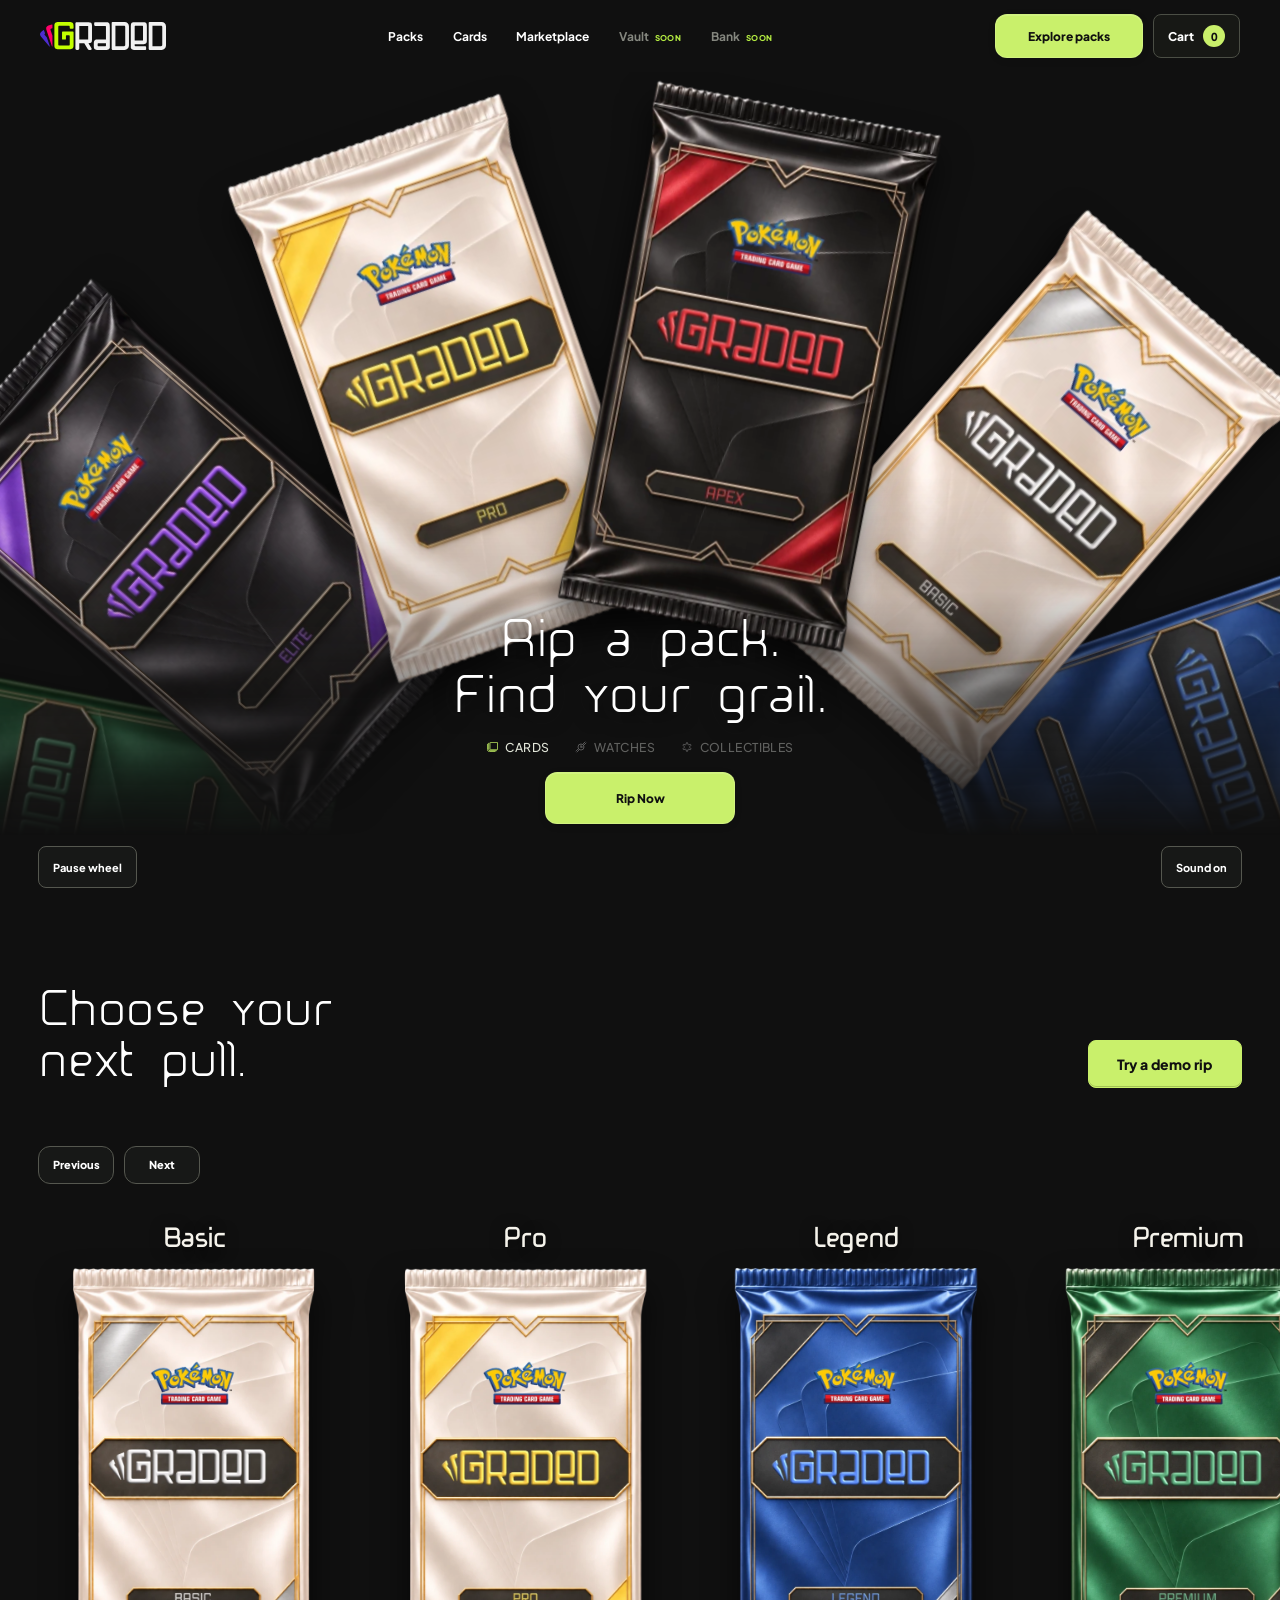
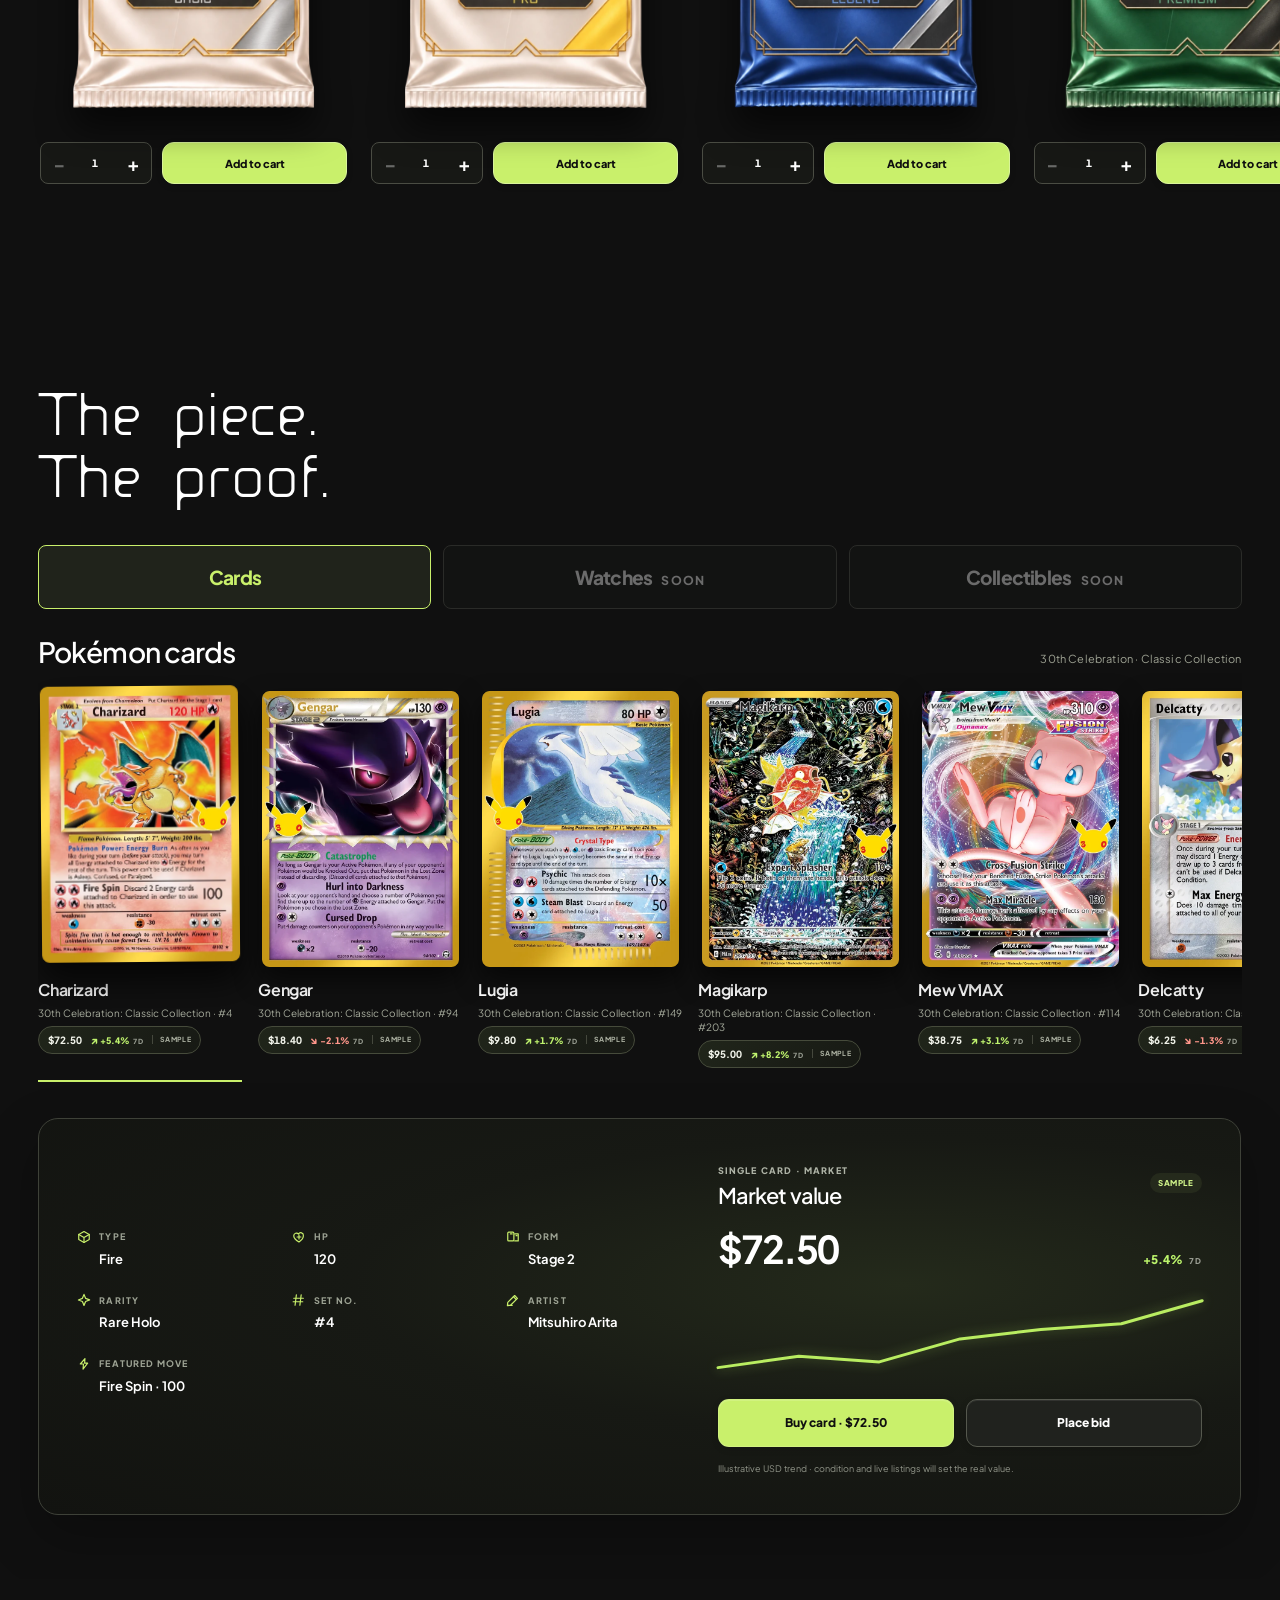
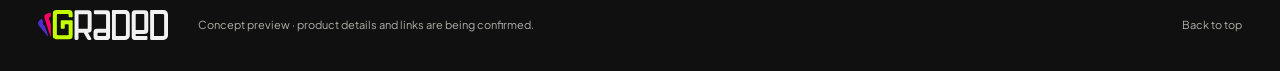
==== index.html @ 5c0575dc "Publish Graded preview site" ====
<!doctype html><html lang="en"><head><meta charset="utf-8"><meta name="viewport" content="width=device-width, initial-scale=1"><meta name="theme-color" content="#101010"><meta name="description" content="Explore Graded packs, collectible cards, and the details behind each pull."><title>Graded — Rip a pack. Find your grail.</title><link rel="icon" type="image/svg+xml" href="./assets/brand/graded-wordmark-color.svg"><link rel="preload" href="./assets/fonts/ideoma-MIAGUIII.otf" as="font" type="font/otf" crossorigin><link rel="preload" href="./assets/fonts/PlusJakartaSans-Variable.woff2" as="font" type="font/woff2" crossorigin><link rel="preload" href="./assets/packs/apex-fan.webp" as="image" fetchpriority="high"><link rel="stylesheet" href="./styles.css"><script src="./components.js" defer></script><script src="./main.js" defer></script></head><body>
<a class="skip-link" href="#main">Skip to content</a>
<header class="site-header" id="top"><a class="brand" href="#top" aria-label="Graded, back to top"><img src="./assets/brand/graded-wordmark-color.svg" width="172" height="38" alt="Graded"></a><nav aria-label="Main navigation"><a href="#packs">Packs</a><a href="#proof">Cards</a><a href="#marketplace">Marketplace</a><a href="#vault" aria-disabled="true" data-coming-soon>Vault <span class="nav-soon">Soon</span></a><a href="#bank" aria-disabled="true" data-coming-soon>Bank <span class="nav-soon">Soon</span></a></nav><div class="header-actions"><a class="header-cta" href="#packs">Explore packs</a><button class="cart-toggle" id="cartToggle" type="button" aria-expanded="false" aria-controls="cartDrawer">Cart <span id="cartCount">0</span></button></div></header>
<main id="main">
<section class="fold hero" aria-labelledby="hero-title"><div class="hero-stage" id="packStage"><div class="fan" aria-label="Choose a Graded pack arranged in a circle"><button class="fan-pack" type="button" data-pack="apex" aria-label="Select Apex pack" aria-pressed="false"><img src="./assets/packs/apex-fan.webp" alt="" width="320" height="570"></button><button class="fan-pack" type="button" data-pack="basic" aria-label="Select Basic pack" aria-pressed="false"><img src="./assets/packs/basic-fan.webp" alt="" width="320" height="570"></button><button class="fan-pack" type="button" data-pack="legend" aria-label="Select Legend pack" aria-pressed="false"><img src="./assets/packs/legend-fan.webp" alt="" width="320" height="570"></button><button class="fan-pack" type="button" data-pack="premium" aria-label="Select Premium pack" aria-pressed="false"><img src="./assets/packs/premium-fan.webp" alt="" width="320" height="570"></button><button class="fan-pack" type="button" data-pack="elite" aria-label="Select Elite pack" aria-pressed="false"><img src="./assets/packs/elite-fan.webp" alt="" width="320" height="570"></button><button class="fan-pack" type="button" data-pack="pro" aria-label="Select Pro pack" aria-pressed="false"><img src="./assets/packs/pro-fan.webp" alt="" width="320" height="570"></button><button class="fan-pack" type="button" data-pack="apex" aria-label="Select Apex pack" aria-pressed="false"><img src="./assets/packs/apex-fan.webp" alt="" width="320" height="570"></button><button class="fan-pack" type="button" data-pack="basic" aria-label="Select Basic pack" aria-pressed="false"><img src="./assets/packs/basic-fan.webp" alt="" width="320" height="570"></button><button class="fan-pack" type="button" data-pack="legend" aria-label="Select Legend pack" aria-pressed="false"><img src="./assets/packs/legend-fan.webp" alt="" width="320" height="570"></button><button class="fan-pack" type="button" data-pack="premium" aria-label="Select Premium pack" aria-pressed="false"><img src="./assets/packs/premium-fan.webp" alt="" width="320" height="570"></button><button class="fan-pack" type="button" data-pack="elite" aria-label="Select Elite pack" aria-pressed="false"><img src="./assets/packs/elite-fan.webp" alt="" width="320" height="570"></button><button class="fan-pack" type="button" data-pack="pro" aria-label="Select Pro pack" aria-pressed="false"><img src="./assets/packs/pro-fan.webp" alt="" width="320" height="570"></button></div></div><div class="hero-content"><h1 id="hero-title">Rip a pack.<br><em>Find your grail.</em></h1><div id="heroCategoriesSlot"></div><div class="hero-actions"><span id="heroActionSlot"></span></div></div><div class="hero-controls"><button id="motionToggle" type="button" aria-label="Pause wheel" aria-pressed="false">Pause wheel</button><button id="soundToggle" type="button" aria-label="Turn sound off" aria-pressed="true">Sound on</button></div></section>
<section class="fold packs-fold" id="packs" aria-labelledby="packs-title"><div class="section-heading wrap"><div><h2 id="packs-title">Choose your<br><em>next pull.</em></h2></div><span id="demoOpenSlot"></span></div><div class="rail-controls wrap"><div><button id="railPrev" type="button" aria-label="Scroll packs left">Previous</button><button id="railNext" type="button" aria-label="Scroll packs right">Next</button></div></div><div class="pack-rail" id="packSelector" role="group" aria-label="Pack editions"></div></section>
<section class="fold proof-fold" id="proof" aria-labelledby="proof-title"><div class="proof-strip wrap"><h3 id="proof-title">The piece.<br><em>The proof.</em></h3><div class="proof-terms" role="group" aria-label="Collectible categories"><button type="button" class="is-active" data-proof="cards" aria-pressed="true">Cards</button><button type="button" data-proof="watches" aria-pressed="false" disabled>Watches <span class="availability-tag">Soon</span></button><button type="button" data-proof="collectibles" aria-pressed="false" disabled>Collectibles <span class="availability-tag">Soon</span></button></div><div class="grail-shelf-head"><h4>Pokémon cards</h4><span>30th Celebration · Classic Collection</span></div><div class="grail-card-shelf" id="grailCardShelf" role="group" aria-label="Pokémon cards"></div><div class="card-overview"><div id="cardStatsSlot" class="card-stats-slot" aria-live="polite"></div><div id="cardMarketSlot" class="card-market-slot" aria-live="polite"></div></div></div></section>
</main>
<footer class="site-footer wrap"><img src="./assets/brand/graded-wordmark-color.svg" width="132" height="30" alt="Graded"><p>Concept preview · product details and links are being confirmed.</p><a href="#top">Back to top</a></footer>
<button class="cart-backdrop" id="cartBackdrop" type="button" aria-label="Close cart" aria-hidden="true" inert></button>
<aside class="cart-drawer" id="cartDrawer" role="dialog" aria-modal="true" aria-labelledby="cartTitle" aria-hidden="true" inert>
  <div class="cart-head"><div><h2 id="cartTitle">Your cart <span id="cartHeadingCount">0</span></h2></div><span id="cartCloseSlot"></span></div>
  <p class="cart-summary" id="cartSummary">Your next pull starts here.</p>
  <div class="cart-items" id="cartItems" aria-live="polite"></div>
  <div class="cart-bottom"><span id="continueShoppingSlot"></span><p class="cart-note">Checkout isn't connected in this preview.</p></div>
</aside>
<div class="cart-toast" id="cartToast" role="status" aria-live="polite"></div>
<dialog class="card-preview-dialog" id="cardPreviewDialog" aria-label="Interactive card preview"><span id="previewCloseSlot"></span><div id="cardPreviewSlot"></div></dialog>
<dialog class="bid-dialog" id="bidDialog" aria-labelledby="bidTitle"><div class="bid-head"><div><span class="market-kicker">Single card · offer</span><h2 id="bidTitle">Place a bid</h2></div><span id="bidCloseSlot"></span></div><p class="bid-card-name" id="bidCardName"></p><form id="bidForm"><label for="bidAmount">Your offer <span>USD</span></label><div class="bid-entry"><span>$</span><input id="bidAmount" name="amount" type="number" min="0.01" step="0.01" inputmode="decimal" required><button class="button button-acid" type="submit">Submit bid</button></div><p class="bid-preview-note">Preview only · no bid is submitted.</p></form></dialog>
<div class="demo" id="demo" hidden role="dialog" aria-modal="true" aria-labelledby="demoTitle">
<span id="demoCloseSlot"></span>
<div class="demo-sparkles" aria-hidden="true"><span class="brand-sparkle"><img src="./assets/brand/graded-logomark.svg" alt=""></span><span class="brand-sparkle"><img src="./assets/brand/graded-logomark.svg" alt=""></span><span class="brand-sparkle"><img src="./assets/brand/graded-logomark.svg" alt=""></span><span class="brand-sparkle"><img src="./assets/brand/graded-logomark.svg" alt=""></span><span class="brand-sparkle"><img src="./assets/brand/graded-logomark.svg" alt=""></span><span class="brand-sparkle"><img src="./assets/brand/graded-logomark.svg" alt=""></span><span class="brand-sparkle"><img src="./assets/brand/graded-logomark.svg" alt=""></span><span class="brand-sparkle"><img src="./assets/brand/graded-logomark.svg" alt=""></span><span class="brand-sparkle"><img src="./assets/brand/graded-logomark.svg" alt=""></span><span class="brand-sparkle"><img src="./assets/brand/graded-logomark.svg" alt=""></span><span class="brand-sparkle"><img src="./assets/brand/graded-logomark.svg" alt=""></span><span class="brand-sparkle"><img src="./assets/brand/graded-logomark.svg" alt=""></span></div>
<div class="demo-scene">
<div class="demo-shell">
<h2 id="demoTitle">Rip it open.</h2>
<div class="demo-object" id="demoObject" role="button" tabindex="0" aria-label="Rip the pack">
<div class="demo-card" id="demoCard" role="img" aria-label="Graded trading card" aria-hidden="true"><div class="demo-card-inner" id="demoCardInner"><div class="demo-card-side demo-card-side--reverse"><img class="card-reverse-frame" src="./assets/cards/figma-179-2/graded-card-reverse-frame.png" alt="" width="1060" height="1484"><img class="card-reverse-art" src="./assets/cards/figma-179-2/graded-card-reverse-art.png" alt="" width="941" height="1312"></div><div class="demo-card-side demo-card-side--pokemon-front"><img id="demoPokemonFront" src="./assets/cards/pokemon/charizard.webp" alt="Charizard Pokémon card front" width="654" height="914"></div></div></div>
<img class="demo-wrapper" id="demoPack" src="./assets/packs/apex-poster.webp" alt="Apex Graded pack" width="600" height="1079" draggable="false">
<img class="demo-tear" id="demoTear" src="./assets/packs/apex-poster.webp" alt="" aria-hidden="true" draggable="false">
</div>
<div class="demo-record" id="demoRecord" aria-label="Card details" hidden></div>
<span id="demoActionSlot"></span>
</div>
</div>
</div>
<script src="https://mcp.figma.com/mcp/html-to-design/capture.js" async></script>
</body></html>
---- styles.css ----
@font-face{font-family:'Ideoma MIAGUIII';src:url('./assets/fonts/ideoma-MIAGUIII.otf') format('opentype');font-style:normal;font-weight:400;font-display:swap}
@font-face{font-family:'Plus Jakarta Sans';src:url('./assets/fonts/PlusJakartaSans-Variable.woff2') format('woff2');font-style:normal;font-weight:400 800;font-display:swap}
:root{--ink:#101010;--acid:#c3ff00;--paper:#f2f0e9;--muted:#a9aaa2;--font:'Plus Jakarta Sans','Helvetica Neue',Arial,sans-serif;--display-font:'Ideoma MIAGUIII','Plus Jakarta Sans',sans-serif;--space-1:4px;--space-2:8px;--space-3:12px;--space-4:16px;--space-6:24px;--space-8:32px;--space-12:48px;--space-16:64px;--space-24:96px;--radius-control:12px;--radius-card:16px;--radius-sheet:20px}
*{box-sizing:border-box}html{scroll-behavior:smooth}body{margin:0;background:var(--ink);color:#fff;font-family:var(--font);-webkit-font-smoothing:antialiased}body.demo-open{overflow:hidden}button,a{font:inherit}button{cursor:pointer}a{color:inherit}img{display:block;max-width:100%}h1,h2,h3,p{margin-top:0}:focus-visible{outline:3px solid var(--acid);outline-offset:5px}.skip-link{position:fixed;z-index:100;top:-100px;left:16px;background:var(--acid);color:var(--ink);padding:12px 18px;font-weight:800}.skip-link:focus{top:16px}.wrap{width:min(100% - 80px,1500px);margin-inline:auto}.fold{position:relative;overflow:hidden}.eyebrow{font-size:11px;font-weight:800;letter-spacing:.16em;line-height:1.4}.site-header{height:72px;display:flex;align-items:center;justify-content:space-between;gap:40px;padding:0 max(40px,calc((100vw - 1500px)/2));position:relative;z-index:15;background:#101010}.brand{flex:none}.brand img{width:155px;height:auto}.site-header nav{display:flex;align-items:center;gap:clamp(20px,3.3vw,54px)}.site-header nav a{font-size:12px;text-decoration:none;font-weight:700}.site-header nav a:hover{color:var(--acid)}.header-cta{background:var(--acid);color:var(--ink);min-width:148px;padding:12px 16px;text-decoration:none;font-size:12px;font-weight:800;display:flex;justify-content:space-between;gap:12px}.header-cta:hover,.button-acid:hover{background:#d9ff69}
.hero{min-height:max(760px,calc(100svh - 72px));background:#101010;display:flex;flex-direction:column}.hero-topline,.hero-bottomline{position:relative;z-index:7;width:min(100% - 80px,1500px);margin-inline:auto;display:flex;align-items:center;justify-content:space-between;font-size:10px;font-weight:800;letter-spacing:.12em}.hero-topline{padding-top:20px}.hero-stage{position:absolute;inset:18px 0 40px;overflow:hidden;isolation:isolate}.halo{position:absolute;left:50%;top:30%;width:min(90vw,1000px);aspect-ratio:1;transform:translate(-50%,-50%);background:radial-gradient(circle,rgba(72,75,73,.32) 0%,rgba(31,34,34,.24) 36%,transparent 70%);border-radius:50%}.fan{position:absolute;inset:0;pointer-events:none}.fan-pack{--x:0px;--y:0px;--r:0deg;--scale:1;position:absolute;left:50%;top:37%;width:clamp(145px,17vw,280px);height:clamp(258px,30vw,498px);padding:0;border:0;background:transparent;transform:translate(calc(-50% + var(--x)),calc(-50% + var(--y))) rotate(var(--r)) scale(var(--scale));transform-origin:center 80%;filter:drop-shadow(0 25px 18px rgba(0,0,0,.42));transition:transform .36s ease,filter .36s ease,opacity .3s;pointer-events:auto}.fan-pack img{width:100%;height:100%;object-fit:contain}.fan-pack:hover,.fan-pack:focus-visible{transform:translate(calc(-50% + var(--x)),calc(-54% + var(--y))) rotate(var(--r)) scale(calc(var(--scale) * 1.06));filter:drop-shadow(0 35px 23px rgba(0,0,0,.6))}.fan-pack.is-selected{opacity:0;pointer-events:none}.fan-pack:nth-child(1){--x:-31vw;--y:82px;--r:-31deg;--scale:.93;z-index:1}.fan-pack:nth-child(2){--x:28vw;--y:76px;--r:28deg;--scale:.96;z-index:2}.fan-pack:nth-child(3){--x:-21vw;--y:-2px;--r:-19deg;--scale:1.02;z-index:3}.fan-pack:nth-child(4){--x:19vw;--y:14px;--r:18deg;--scale:1.01;z-index:4}.fan-pack:nth-child(5){--x:-10vw;--y:-48px;--r:-8deg;--scale:1.05;z-index:5}.fan-pack:nth-child(6){--x:10vw;--y:-48px;--r:8deg;--scale:1.05;z-index:5}.selected-object{position:absolute;left:50%;top:37%;width:clamp(155px,18vw,292px);height:clamp(280px,32vw,525px);transform:translate(-50%,-50%);z-index:6;filter:drop-shadow(0 30px 25px rgba(0,0,0,.58));pointer-events:none}.selected-object>img{width:100%;height:100%;object-fit:contain}.selected-object canvas{position:absolute;inset:0;width:100%;height:100%;opacity:0;transition:opacity .25s}.selected-object canvas.is-ready{opacity:1}.selected-object:has(canvas.is-ready)>img{opacity:0}.hero-content{position:relative;z-index:8;text-align:center;margin:auto auto 24px;padding:390px 24px 0;background:linear-gradient(transparent,rgba(16,16,16,.72) 28%,#101010 89%);width:100%;pointer-events:none}.hero-content>*{pointer-events:auto}.hero-content .eyebrow{color:var(--acid);margin-bottom:12px}.hero h1,.section-heading h2,.collection-head h2{font-size:clamp(60px,6.6vw,112px);line-height:.95;letter-spacing:-.07em;font-weight:750;margin:0 0 25px}.hero h1 em,.section-heading h2 em,.proof-strip h3 em,.collection-head h2 em{font-style:normal;font-weight:500}.hero-actions{display:flex;justify-content:center;align-items:center;gap:12px}.button{min-height:52px;display:inline-flex;align-items:center;justify-content:space-between;gap:30px;padding:0 20px;border:1px solid transparent;text-decoration:none;font-size:12px;font-weight:800;transition:transform .2s,background .2s,color .2s}.button:hover{transform:translateY(-3px)}.button-acid{background:var(--acid);color:var(--ink)}.button-ghost{border-color:#858780;background:transparent;color:#fff}.button-ghost:hover{background:#fff;color:#101010}.hero-bottomline{padding:17px 0 19px;margin-top:auto;border-top:1px solid #373a35}.hero-bottomline strong{font-size:13px;letter-spacing:0}.live-dot{display:inline-block;width:7px;height:7px;background:var(--acid);border-radius:50%;margin-right:8px}.hero-bottomline button,.rail-controls button{border:0;background:transparent;color:inherit;font-size:12px;font-weight:800}.hero-bottomline button:hover,.rail-controls button:hover{color:var(--acid)}.hero-arrows{display:flex;align-items:center;gap:20px}.hero-arrows button,.rail-controls button{font-size:20px;min-width:36px;min-height:36px}.hero-arrows span{font-size:10px}
.packs-fold{background:var(--paper);color:var(--ink);padding:98px 0 110px}.section-heading{display:flex;align-items:end;justify-content:space-between;gap:25px}.section-heading h2,.collection-head h2{font-size:clamp(58px,6vw,96px);margin:22px 0 50px}.text-action{border:0;border-bottom:1px solid var(--ink);background:none;padding:7px 0;margin-bottom:60px;font-size:14px;font-weight:800}.text-action:hover{color:#4f7800}.rail-controls{display:flex;align-items:center;justify-content:space-between;font-size:10px;font-weight:800;letter-spacing:.12em;margin-bottom:14px}.rail-controls button{color:var(--ink)}.rail-controls button:hover{color:#5d8200}.pack-rail{display:flex;gap:clamp(18px,2.5vw,40px);overflow-x:auto;scroll-snap-type:x mandatory;scrollbar-width:none;padding:0 max(40px,calc((100vw - 1500px)/2)) 38px}.pack-rail::-webkit-scrollbar{display:none}.pack-option{flex:0 0 clamp(215px,24vw,370px);scroll-snap-align:center;min-height:530px;display:flex;flex-direction:column;align-items:flex-start;padding:16px 0;border:0;border-top:2px solid #b9bbb0;background:transparent;color:var(--ink);text-align:left;transition:border-color .2s,transform .2s}.pack-option:hover,.pack-option.is-selected{border-color:var(--ink)}.pack-option:hover{transform:translateY(-7px)}.pack-option span{font-size:10px;letter-spacing:.14em;font-weight:800}.pack-option img{height:355px;width:100%;object-fit:contain;margin:10px 0;filter:drop-shadow(16px 20px 15px rgba(37,31,22,.22))}.pack-option strong{font-size:37px;line-height:1;letter-spacing:-.06em}.pack-option small{font-size:11px;font-weight:800;margin-top:9px}.proof-strip{padding-top:80px;scroll-margin-top:30px}.proof-strip .eyebrow{margin-bottom:25px}.proof-strip h3{font-size:clamp(52px,6vw,95px);line-height:.98;letter-spacing:-.065em;margin-bottom:45px}.proof-terms{display:grid;grid-template-columns:repeat(4,1fr);gap:20px}.proof-terms span{padding:18px 0;border-top:1px solid #71746e;font-size:clamp(14px,1.5vw,21px);font-weight:750;letter-spacing:-.04em}.source-note{font-size:12px;color:#61645f;margin:25px 0 0}
.collection-fold{background:#171a15;color:#fff;padding:110px 0 100px}.collection-head h2{margin:25px 0 18px}.collection-head>p:last-child{font-size:19px;color:#c6c9c0}.path-list{margin-top:65px}.path{width:100%;display:grid;grid-template-columns:80px 1fr 200px 30px;align-items:center;text-align:left;gap:25px;min-height:108px;padding:6px 0;border:0;border-top:1px solid #61665d;background:none;color:#fff;transition:padding .2s,color .2s}.path:last-child{border-bottom:1px solid #61665d}.path:hover,.path.is-active{color:var(--acid);padding-left:12px}.path>span:first-child{font-size:11px;font-weight:800;letter-spacing:.1em}.path strong{font-size:clamp(45px,5.5vw,84px);font-weight:650;line-height:1;letter-spacing:-.07em}.path span:nth-of-type(2){font-size:13px}.path i{font-style:normal;font-size:28px;font-weight:400}.collection-end{display:flex;align-items:center;gap:24px;margin-top:35px}.collection-end p{font-size:15px;max-width:480px;margin:0 auto 0 0}.collection-end>span{font-size:11px;color:#9ea49a;max-width:185px}.site-footer{min-height:92px;display:flex;align-items:center;gap:30px;color:#aeb1a8}.site-footer img{width:130px}.site-footer p{font-size:11px;margin:0 auto 0 0}.site-footer a{font-size:11px;text-decoration:none}
.demo[hidden]{display:none}.demo{position:fixed;z-index:50;inset:0;background:radial-gradient(circle at 50% 45%,#353c29 0%,#171b15 36%,#070908 78%);color:#fff;overflow:auto;isolation:isolate}.demo-orbit{position:absolute;left:50%;top:44%;width:min(72vw,650px);aspect-ratio:1;border:1px solid rgba(195,255,0,.15);border-radius:50%;transform:translate(-50%,-50%);box-shadow:0 0 0 90px rgba(195,255,0,.025),0 0 0 190px rgba(195,255,0,.018);pointer-events:none}.demo-top{position:absolute;left:40px;right:40px;top:26px;display:flex;justify-content:space-between;font-size:10px;font-weight:800;letter-spacing:.14em;z-index:2}.demo-close{position:fixed;right:30px;top:55px;width:44px;height:44px;border:1px solid #777e6d;border-radius:50%;background:#171b15;color:#fff;font-size:28px;z-index:3}.demo-close:hover{background:var(--acid);color:#111}.demo-body{position:relative;z-index:1;min-height:100svh;display:flex;flex-direction:column;align-items:center;justify-content:center;text-align:center;padding:75px 20px 30px}.demo-body .eyebrow{color:var(--acid);margin-bottom:8px}.demo h2{font-size:clamp(42px,5vw,76px);letter-spacing:-.065em;line-height:1;margin:0 0 15px}.demo-object{height:min(48vh,450px);width:min(40vw,310px);position:relative;display:grid;place-items:center;perspective:800px}.demo-object>img{height:100%;width:100%;object-fit:contain;filter:drop-shadow(0 26px 20px #0009);transition:transform .6s cubic-bezier(.2,.8,.1,1),opacity .45s}.demo-seal{position:absolute;top:4%;left:2%;right:2%;height:8%;background:linear-gradient(100deg,transparent,#d7ff70,transparent);opacity:0;transform:scaleX(.1);transition:transform .55s,opacity .4s}.reveal-object{position:absolute;left:50%;top:50%;height:83%;aspect-ratio:.7;transform:translate(-50%,-45%) rotateY(85deg) scale(.85);opacity:0;background:linear-gradient(145deg,#dbe4d5,#fafbf2 50%,#acbda5);color:#151715;display:flex;flex-direction:column;justify-content:space-between;text-align:left;padding:20px;box-shadow:0 35px 50px #0008;transition:transform .6s,opacity .45s}.reveal-object span,.reveal-object small{font-size:10px;letter-spacing:.1em;font-weight:800}.reveal-object strong{font-size:clamp(20px,2vw,32px);line-height:1;letter-spacing:-.06em}.demo.is-peeled .demo-seal{opacity:1;transform:scaleX(1)}.demo.is-revealed .demo-object>img{opacity:0;transform:translateY(-45%) rotate(-25deg) scale(.7)}.demo.is-revealed .reveal-object{opacity:1;transform:translate(-50%,-50%) rotateY(0) scale(1)}.demo-hint{max-width:360px;font-size:12px;color:#c5c9bf;line-height:1.5;margin:15px 0 18px}.demo-action{min-width:210px}.demo-key{font-size:9px;letter-spacing:.15em;color:#b0b7a9;margin:15px 0 0}
@media(max-width:900px){.wrap{width:calc(100% - 48px)}.site-header{padding:0 24px}.site-header nav{gap:18px}.hero-topline,.hero-bottomline{width:calc(100% - 48px)}.fan-pack:nth-child(1){--x:-33vw}.fan-pack:nth-child(2){--x:32vw}.fan-pack:nth-child(3){--x:-22vw}.fan-pack:nth-child(4){--x:21vw}.fan-pack:nth-child(5){--x:-11vw}.fan-pack:nth-child(6){--x:11vw}.pack-rail{padding-inline:24px}.path{grid-template-columns:45px 1fr 140px 25px}}
@media(max-width:600px){.wrap{width:calc(100% - 36px)}.site-header{height:58px;padding:0 18px;gap:14px}.brand img{width:116px}.site-header nav{display:none}.header-cta{min-width:126px;padding:10px 12px;font-size:10px}.hero{min-height:calc(100svh - 58px);height:auto}.hero-topline,.hero-bottomline{width:calc(100% - 36px);font-size:8px}.hero-topline{padding-top:14px}.hero-stage{inset:20px 0 36px}.fan-pack{width:35vw;height:64vw;top:33%}.fan-pack:nth-child(1){--x:-38vw;--y:55px;--r:-29deg}.fan-pack:nth-child(2){--x:38vw;--y:55px;--r:29deg}.fan-pack:nth-child(3){--x:-27vw;--y:-8px;--r:-20deg}.fan-pack:nth-child(4){--x:27vw;--y:-8px;--r:20deg}.fan-pack:nth-child(5){--x:-14vw;--y:-36px;--r:-9deg}.fan-pack:nth-child(6){--x:14vw;--y:-36px;--r:9deg}.selected-object{top:33%;width:37vw;height:68vw}.hero-content{padding:43vh 14px 0;margin:auto auto 14px;background:linear-gradient(transparent,#101010 46%,#101010 100%)}.hero-content .eyebrow{font-size:8px}.hero h1{font-size:clamp(41px,11vw,64px);margin-bottom:18px}.hero-actions{gap:7px}.button{min-height:45px;padding:0 12px;gap:12px;font-size:10px}.hero-bottomline{padding:8px 0}.hero-bottomline>button{font-size:9px}.hero-arrows{gap:3px}.hero-arrows button{font-size:17px;min-width:32px}.packs-fold{padding:70px 0 80px}.section-heading h2,.collection-head h2{font-size:clamp(52px,13vw,72px);margin:18px 0 35px}.section-heading{align-items:start;flex-direction:column;gap:0}.text-action{margin:0 0 30px}.rail-controls{font-size:8px}.pack-rail{padding:0 18px 30px;gap:16px}.pack-option{flex-basis:64vw;min-height:420px}.pack-option img{height:275px}.pack-option strong{font-size:31px}.proof-strip{padding-top:55px}.proof-strip h3{font-size:clamp(47px,11vw,70px);margin-bottom:25px}.proof-terms{grid-template-columns:repeat(2,1fr);gap:7px 14px}.proof-terms span{font-size:15px;padding:12px 0}.source-note{font-size:11px;line-height:1.5}.collection-fold{padding:78px 0 65px}.collection-head>p:last-child{font-size:15px}.path-list{margin-top:43px}.path{grid-template-columns:25px 1fr 25px;min-height:86px;gap:12px}.path strong{font-size:49px}.path span:nth-of-type(2){display:none}.path i{font-size:24px}.collection-end{flex-wrap:wrap;gap:15px}.collection-end p{flex-basis:100%;font-size:13px}.collection-end>span{font-size:9px;max-width:150px}.site-footer{min-height:110px;flex-wrap:wrap;gap:7px 12px;padding-block:23px}.site-footer img{width:110px}.site-footer p{order:3;flex-basis:100%;font-size:9px}.site-footer a{margin-left:auto;font-size:10px}.demo-top{left:18px;right:18px;top:17px;font-size:8px}.demo-close{right:16px;top:42px}.demo-body{padding-top:95px}.demo h2{font-size:45px}.demo-object{width:60vw;height:min(45vh,370px)}.reveal-object{padding:13px}.reveal-object strong{font-size:21px}.demo-key{font-size:8px}}
.demo h2{margin-bottom:55px}
.demo-object>img{position:absolute;inset:0;max-height:100%}
.demo-object .demo-tear{z-index:2;opacity:0;clip-path:inset(0 0 88% 0);pointer-events:none;transition:transform .6s cubic-bezier(.2,.8,.1,1),opacity .3s}
.demo.is-peeled .demo-object>img:first-child{clip-path:inset(10% 0 0 0);transform:translateY(6px) rotate(-2deg)}
.demo.is-peeled .demo-object .demo-tear{opacity:1;transform:translate(-18px,-34px) rotate(-9deg)}
.demo.is-revealed .demo-object .demo-tear{opacity:0;transform:translate(-32px,-90px) rotate(-14deg)}
.reveal-object{width:min(90vw,860px);height:auto;aspect-ratio:auto;background:transparent;color:#fff;box-shadow:none;padding:0;text-align:center;align-items:center;justify-content:center;gap:17px}
.reveal-object strong{font-size:clamp(48px,8vw,104px);line-height:.88;letter-spacing:-.075em}
.reveal-object small{color:var(--acid)}
.hero-stage{background:radial-gradient(circle at 50% 31%,#292d27 0%,#1a1d19 38%,#101010 77%)}
.halo{background:radial-gradient(circle,rgba(174,177,151,.2) 0%,rgba(89,95,83,.13) 38%,transparent 70%)}
.fan-pack{filter:brightness(1.2) drop-shadow(0 25px 18px rgba(0,0,0,.42))}
.fan-pack:hover,.fan-pack:focus-visible{filter:brightness(1.25) drop-shadow(0 35px 23px rgba(0,0,0,.6))}
.selected-object{filter:brightness(1.19) drop-shadow(0 30px 25px rgba(0,0,0,.58))}
.hero-content{background:linear-gradient(transparent 0%,rgba(16,16,16,.08) 36%,rgba(16,16,16,.72) 78%,#101010 100%)}
.proof-terms button{padding:18px 0;border:0;border-top:1px solid #71746e;background:transparent;text-align:left;color:var(--ink);font-size:clamp(14px,1.5vw,21px);font-weight:750;letter-spacing:-.04em}
.proof-terms button:hover,.proof-terms button.is-active{border-top:3px solid var(--ink);padding-top:16px;color:#526f00}
.proof-focus{display:grid;grid-template-columns:190px 1fr 80px;align-items:end;gap:20px;padding:38px 0 36px;border-top:1px solid #71746e;border-bottom:1px solid #71746e;margin-top:35px}
.proof-focus>div{display:flex;flex-direction:column;gap:7px}.proof-focus>div span,.proof-focus>span{font-size:10px;letter-spacing:.13em;font-weight:800}.proof-focus>div strong{font-size:26px;letter-spacing:-.05em}.proof-focus p{font-size:clamp(28px,3.5vw,60px);line-height:1;letter-spacing:-.065em;font-weight:700;margin:0}.proof-focus>span{text-align:right}
@media(max-width:600px){.hero-content{background:linear-gradient(transparent 0%,rgba(16,16,16,.08) 38%,#101010 96%)}.proof-terms button{font-size:15px;padding:12px 0}.proof-terms button:hover,.proof-terms button.is-active{padding-top:10px}.proof-focus{grid-template-columns:1fr auto;gap:18px;margin-top:24px;padding:24px 0}.proof-focus>div{grid-column:1}.proof-focus>div strong{font-size:21px}.proof-focus p{grid-column:1/3;grid-row:2;font-size:39px}.proof-focus>span{grid-column:2;grid-row:1}}
.fan{perspective:1100px;transform-style:preserve-3d}
.fan-pack{top:30%;width:clamp(140px,15vw,245px);height:clamp(245px,27vw,420px);transition:none;will-change:transform;transform-style:preserve-3d}
.fan-pack.is-selected{opacity:1;pointer-events:auto}
.fan-pack:nth-child(1){--x:33vw;--y:40px;--r:-9deg;--scale:.8;z-index:54}
.fan-pack:nth-child(2){--x:32vw;--y:-40px;--r:-9deg;--scale:.84;z-index:25}
.fan-pack:nth-child(3){--x:0px;--y:-80px;--r:0deg;--scale:.63;z-index:1}
.fan-pack:nth-child(4){--x:-32vw;--y:-40px;--r:9deg;--scale:.84;z-index:25}
.fan-pack:nth-child(5){--x:-33vw;--y:40px;--r:9deg;--scale:.8;z-index:54}
.fan-pack:nth-child(6){--x:0px;--y:80px;--r:0deg;--scale:1;z-index:100}
.wheel-hint{display:flex;align-items:center;gap:18px;font-size:9px;letter-spacing:.13em;color:#c4c8bd}.wheel-hint span{color:#fff}
@media(max-width:600px){.fan-pack{top:28%;width:34vw;height:62vw}.fan-pack:nth-child(1){--x:33vw;--y:20px}.fan-pack:nth-child(2){--x:33vw;--y:-20px}.fan-pack:nth-child(3){--x:0px;--y:-42px}.fan-pack:nth-child(4){--x:-33vw;--y:-20px}.fan-pack:nth-child(5){--x:-33vw;--y:20px}.fan-pack:nth-child(6){--x:0px;--y:42px}.wheel-hint{font-size:0;gap:4px}.wheel-hint:before{content:'SCROLL TO SPIN';font-size:7px}.wheel-hint span{font-size:8px}.hero-bottomline>button{font-size:9px}}
html:not(.has-js) #motionToggle,html:not(.has-js) .wheel-hint{display:none}
@media(min-width:601px){.fan-pack{top:20%;width:clamp(140px,13.5vw,220px);height:clamp(245px,24vw,370px)}}
.hero-bottomline>button{min-width:98px;min-height:44px;padding:0 8px;text-align:right}
.hero-bottomline{display:grid;grid-template-columns:minmax(0,1fr) auto minmax(0,1fr)}
.hero-bottomline>span:first-child{white-space:nowrap}
.hero-bottomline>button{justify-self:end}
@media(max-width:600px){.hero-bottomline>button{font-size:11px}}
html.motion-paused{scroll-behavior:auto}html.motion-paused *,html.motion-paused *:before,html.motion-paused *:after{animation-duration:.001ms!important;transition-duration:.001ms!important;scroll-behavior:auto!important}@media(prefers-reduced-motion:reduce){html{scroll-behavior:auto}*,*:before,*:after{animation-duration:.001ms!important;transition-duration:.001ms!important;scroll-behavior:auto!important}}
/* Radial pack layout from the supplied composition. */
.fan-pack{top:50%;width:clamp(88px,11vw,154px);height:auto;aspect-ratio:320/570;transform-origin:center center;filter:brightness(1.2) drop-shadow(0 18px 15px rgba(0,0,0,.48));}
.fan-pack:hover,.fan-pack:focus-visible{filter:brightness(1.28) drop-shadow(0 24px 18px rgba(0,0,0,.62));}
.fan-pack.is-selected{opacity:1;pointer-events:auto}
.hero-stage{opacity:var(--exit-opacity,1);transform:scale(var(--exit-scale,1));transform-origin:50% 50%;transition:opacity .08s linear,transform .08s linear;}
@media(max-width:600px){.fan-pack{width:clamp(72px,19vw,108px);height:auto;aspect-ratio:320/570;top:50%}.hero-stage{inset:20px 0 36px}}
.hero-content{background:linear-gradient(transparent 0%,rgba(16,16,16,.72) 18%,#101010 62%)}
.hero{min-height:max(640px,calc(100svh - 72px))}
.hero-content{padding:clamp(220px,35vh,390px) 24px 0}
/* Two-fold presentation and physical controls */
html{scroll-snap-type:y mandatory;scroll-padding-top:0;}
main>.fold{scroll-snap-align:start;scroll-snap-stop:always;}
#packs{scroll-margin-top:0;}
.hero-stage{background:none;}
.halo{display:none;}
.fan{perspective:none;transform-style:flat;}
.fan-pack{top:50%;width:clamp(88px,11vw,154px);height:auto;aspect-ratio:320/570;transform-origin:center center;transform-style:flat;filter:drop-shadow(0 15px 12px rgba(0,0,0,.62));}
.fan-pack:hover,.fan-pack:focus-visible{filter:drop-shadow(0 22px 18px rgba(0,0,0,.72)) brightness(1.08);}
.fan-pack:focus-visible{outline:2px solid var(--acid);outline-offset:4px;}
.fan-pack.is-selected{opacity:1;pointer-events:auto;}
.button,.header-cta,.text-action,.rail-controls button,.demo-close{transition:transform .24s cubic-bezier(.22,1,.36,1),box-shadow .24s cubic-bezier(.22,1,.36,1),background-color .24s,color .24s;}
.button,.header-cta{border:1px solid rgba(255,255,255,.24);border-radius:0;box-shadow:inset 0 1px 0 rgba(255,255,255,.52),inset 0 -4px 0 rgba(0,0,0,.19),0 2px 0 rgba(0,0,0,.34);}
.button-acid,.header-cta{background:linear-gradient(180deg,#d5ff5a 0%,#c3ff00 52%,#a9db00 100%);color:#111;}
.button-ghost{background:linear-gradient(180deg,#343832,#1b1e19);border-color:#858b7c;color:#fff;box-shadow:inset 0 1px 0 rgba(255,255,255,.22),inset 0 -4px 0 rgba(0,0,0,.42),0 2px 0 rgba(0,0,0,.4);}
.button:hover,.header-cta:hover,.button:focus-visible,.header-cta:focus-visible{transform:translateY(-2px);box-shadow:inset 0 1px 0 rgba(255,255,255,.62),inset 0 -3px 0 rgba(0,0,0,.18),0 10px 24px rgba(195,255,0,.22),0 3px 0 rgba(0,0,0,.4);}
.button-ghost:hover{box-shadow:inset 0 1px 0 rgba(255,255,255,.32),inset 0 -3px 0 rgba(0,0,0,.45),0 10px 24px rgba(0,0,0,.4),0 3px 0 #0008;}
.button:active,.header-cta:active{transform:translateY(1px);box-shadow:inset 0 3px 6px rgba(0,0,0,.34),0 1px 0 #0008;}
.text-action{border:0;border-bottom:1px solid currentColor;background:none;}
.text-action:hover{transform:translateY(-2px);box-shadow:0 8px 12px -10px currentColor;}
.pack-option{scroll-snap-align:center;}
.pack-option img{transition:filter .28s cubic-bezier(.22,1,.36,1),transform .28s cubic-bezier(.22,1,.36,1);}
.pack-option:hover img,.pack-option.is-selected img{filter:drop-shadow(0 20px 16px rgba(0,0,0,.24));transform:translateY(-3px);}
.demo{background:#10092b;--pointer-x:50%;--pointer-y:42%;}
.demo::before{content:"";position:absolute;inset:-18%;z-index:-1;background:radial-gradient(ellipse at var(--pointer-x) var(--pointer-y),rgba(145,76,255,.56),transparent 38%),radial-gradient(ellipse at 78% 78%,rgba(52,20,132,.8),transparent 48%),radial-gradient(ellipse at 24% 82%,rgba(31,10,82,.9),transparent 54%),linear-gradient(135deg,#130b37,#25106b 48%,#10092b);background-size:120% 120%;animation:demoGlow 17s ease-in-out infinite alternate;}
@keyframes demoGlow{0%{transform:translate3d(-1%,0,0) scale(1)}100%{transform:translate3d(1%,1%,0) scale(1.05)}}
.demo-watermark{position:absolute;z-index:0;left:50%;top:50%;width:min(76vw,1100px);transform:translate(-50%,-50%);opacity:.055;pointer-events:none;}
.demo-watermark img{width:100%;filter:grayscale(1) brightness(3);}
.demo-stars{position:absolute;inset:0;overflow:hidden;pointer-events:none;}
.demo-stars i{position:absolute;width:5px;height:5px;color:#e5d7ff;opacity:.55;transform:rotate(45deg);animation:starPulse 2.4s ease-in-out infinite alternate;}
.demo-stars i::before,.demo-stars i::after{content:"";position:absolute;left:50%;top:50%;background:currentColor;transform:translate(-50%,-50%);border-radius:2px;}
.demo-stars i::before{width:2px;height:13px;}.demo-stars i::after{width:13px;height:2px;}
.demo-stars i:nth-child(1){left:8%;top:17%;animation-delay:-.2s}.demo-stars i:nth-child(2){left:23%;top:71%;animation-delay:-1.1s}.demo-stars i:nth-child(3){left:32%;top:27%;animation-delay:-.6s}.demo-stars i:nth-child(4){left:45%;top:15%;animation-delay:-1.7s}.demo-stars i:nth-child(5){left:61%;top:78%;animation-delay:-.8s}.demo-stars i:nth-child(6){left:74%;top:21%;animation-delay:-1.3s}.demo-stars i:nth-child(7){left:88%;top:36%;animation-delay:-.4s}.demo-stars i:nth-child(8){left:91%;top:82%;animation-delay:-1.9s}.demo-stars i:nth-child(9){left:14%;top:89%;animation-delay:-.9s}.demo-stars i:nth-child(10){left:53%;top:36%;animation-delay:-1.4s}.demo-stars i:nth-child(11){left:81%;top:63%;animation-delay:-.3s}.demo-stars i:nth-child(12){left:37%;top:86%;animation-delay:-1.6s}
@keyframes starPulse{from{opacity:.1;scale:.65}to{opacity:.48;scale:1.12}}
.demo-object{width:min(38vw,355px);height:min(57vh,525px);touch-action:pan-y;cursor:grab;filter:drop-shadow(0 32px 24px rgba(0,0,0,.56));}
.demo-object:active{cursor:grabbing;}
.demo-interior{position:absolute;inset:8% 0 3%;display:flex;flex-direction:column;align-items:center;justify-content:center;gap:24px;text-align:center;opacity:0;transform:translateY(15px) scale(.96);transition:opacity .65s cubic-bezier(.22,1,.36,1),transform .65s cubic-bezier(.22,1,.36,1);color:#fff;}
.demo-interior img{width:76%;opacity:.18;filter:grayscale(1) brightness(3);}
.demo-interior span{font-size:10px;line-height:1.7;letter-spacing:.2em;font-weight:800;color:#e8dcff;}
.demo-wrapper{position:absolute;inset:0;z-index:1;width:100%;height:100%;object-fit:contain;filter:drop-shadow(0 30px 26px rgba(0,0,0,.52));transition:transform .75s cubic-bezier(.22,1,.36,1),opacity .55s ease,clip-path .65s cubic-bezier(.22,1,.36,1);}
.demo-tear{position:absolute;inset:0;z-index:2;width:100%;height:100%;object-fit:contain;opacity:0;pointer-events:none;clip-path:polygon(0 0,100% 0,100% 14%,83% 12%,67% 16%,51% 12%,34% 16%,17% 12%,0 15%);transform:translate(0,0) rotate(0);filter:drop-shadow(0 12px 12px rgba(0,0,0,.5));transition:transform .8s cubic-bezier(.22,1,.36,1),opacity .2s ease;}
.demo.is-peeled .demo-wrapper{clip-path:polygon(0 15%,17% 12%,34% 16%,51% 12%,67% 16%,83% 12%,100% 14%,100% 100%,0 100%);transform:translateY(12px) rotate(-1deg);}
.demo.is-peeled .demo-tear{opacity:1;transform:translate(14px,-60px) rotate(8deg);}
.demo.is-peeled .demo-interior{opacity:.72;transform:translateY(0) scale(1);}
.demo.is-revealed .demo-wrapper{opacity:0;transform:translateY(70px) scale(.88);}
.demo.is-revealed .demo-tear{opacity:0;transform:translate(40px,-115px) rotate(18deg);}
.demo.is-revealed .demo-interior{opacity:1;transform:translateY(0) scale(1.06);}
.demo-reveal{max-width:460px;margin:0 auto;color:#e8dcff;font-size:11px;line-height:1.5;letter-spacing:.04em;min-height:17px;}
.demo-hint{max-width:380px;}
.demo-close{box-shadow:inset 0 1px 0 #ffffff4a,inset 0 -3px 0 #0007,0 4px 12px #0006;}
.demo-close:hover{transform:translateY(-2px);box-shadow:inset 0 1px 0 #ffffff75,0 9px 24px #0008;background:#c3ff00;color:#111;}
@media(max-width:600px){
  html{scroll-snap-type:y proximity;}
  .fan-pack{width:clamp(72px,19vw,108px);}
  .demo-object{width:min(68vw,280px);height:min(44vh,375px);}
  .demo-watermark{width:96vw;}
  .demo-body{padding:80px 18px 24px;}
  .demo h2{margin-bottom:28px;}
}
@media(prefers-reduced-motion:reduce){
  html{scroll-behavior:auto;scroll-snap-type:y proximity;}
  .demo::before,.demo-stars i{animation:none;}
  .demo-stage,.demo-watermark{transition:none;}
}
.demo-object .demo-tear{clip-path:polygon(0 0,100% 0,100% 14%,83% 12%,67% 16%,51% 12%,34% 16%,17% 12%,0 15%);transition:transform .8s cubic-bezier(.22,1,.36,1),opacity .2s ease;}
.demo.is-peeled .demo-object .demo-tear{opacity:1;transform:translate(14px,-60px) rotate(8deg);}
.demo.is-revealed .demo-object .demo-tear{opacity:0;transform:translate(40px,-115px) rotate(18deg);}
.demo.is-revealed .demo-object .demo-wrapper{opacity:0;transform:translateY(70px) scale(.88);}
.rail-controls button{font-size:11px;min-width:68px;padding:8px 10px;border:1px solid #aaa99f;background:linear-gradient(180deg,#faf9f4,#dddcd4);color:#171715;box-shadow:inset 0 1px 0 #fff,inset 0 -3px 0 #0002,0 1px 0 #0002;}
.rail-controls button:hover{transform:translateY(-2px);box-shadow:inset 0 1px 0 #fff,0 7px 15px #10101022;}
.hero-bottomline>button{border:1px solid #45473f;background:linear-gradient(180deg,#22251f,#151714);box-shadow:inset 0 1px 0 #ffffff22,inset 0 -2px 0 #0008,0 1px 0 #0004;}
.hero-bottomline>button:hover{transform:translateY(-2px);box-shadow:inset 0 1px 0 #ffffff33,0 6px 14px #0006;}
.demo{overflow:hidden;}
@media(max-height:720px){.demo{overflow-y:auto;overflow-x:hidden;}.demo-body{min-height:720px;}}
@media(max-width:600px){html{scroll-snap-type:y mandatory;}.demo h2{margin-bottom:55px;}}
@media(prefers-reduced-motion:reduce){html{scroll-snap-type:y proximity;}}
@media(max-width:600px){.demo h2{font-size:clamp(32px,7vw,42px);max-width:calc(100vw - 48px);}}
.hero{scroll-margin-top:72px;}
@media(max-width:600px){.hero{min-height:calc(100svh - 58px);scroll-margin-top:58px;}}
.hero-stage::after{content:"";position:absolute;inset:76% 0 0;z-index:2;pointer-events:none;background:linear-gradient(to bottom,transparent 0%,rgba(16,16,16,.42) 48%,#101010 100%);}
/* Static circular composition when JavaScript is unavailable */
html:not(.has-js) .fan-pack{left:calc(50% + var(--orbit-x));top:calc(50% + var(--orbit-y));transform:translate(-50%,-50%) rotate(var(--orbit-turn));}
html:not(.has-js) .fan-pack:nth-child(1){--orbit-x:0vw;--orbit-y:-14vw;--orbit-turn:0deg}
html:not(.has-js) .fan-pack:nth-child(2){--orbit-x:7vw;--orbit-y:-12.1vw;--orbit-turn:30deg}
html:not(.has-js) .fan-pack:nth-child(3){--orbit-x:12.1vw;--orbit-y:-7vw;--orbit-turn:60deg}
html:not(.has-js) .fan-pack:nth-child(4){--orbit-x:14vw;--orbit-y:0vw;--orbit-turn:90deg}
html:not(.has-js) .fan-pack:nth-child(5){--orbit-x:12.1vw;--orbit-y:7vw;--orbit-turn:120deg}
html:not(.has-js) .fan-pack:nth-child(6){--orbit-x:7vw;--orbit-y:12.1vw;--orbit-turn:150deg}
html:not(.has-js) .fan-pack:nth-child(7){--orbit-x:0vw;--orbit-y:14vw;--orbit-turn:180deg}
html:not(.has-js) .fan-pack:nth-child(8){--orbit-x:-7vw;--orbit-y:12.1vw;--orbit-turn:210deg}
html:not(.has-js) .fan-pack:nth-child(9){--orbit-x:-12.1vw;--orbit-y:7vw;--orbit-turn:240deg}
html:not(.has-js) .fan-pack:nth-child(10){--orbit-x:-14vw;--orbit-y:0vw;--orbit-turn:270deg}
html:not(.has-js) .fan-pack:nth-child(11){--orbit-x:-12.1vw;--orbit-y:-7vw;--orbit-turn:300deg}
html:not(.has-js) .fan-pack:nth-child(12){--orbit-x:-7vw;--orbit-y:-12.1vw;--orbit-turn:330deg}
@media(max-width:600px){html:not(.has-js) .fan-pack:nth-child(1){--orbit-x:0vw;--orbit-y:-21vw}html:not(.has-js) .fan-pack:nth-child(2){--orbit-x:10.5vw;--orbit-y:-18.2vw}html:not(.has-js) .fan-pack:nth-child(3){--orbit-x:18.2vw;--orbit-y:-10.5vw}html:not(.has-js) .fan-pack:nth-child(4){--orbit-x:21vw;--orbit-y:0vw}html:not(.has-js) .fan-pack:nth-child(5){--orbit-x:18.2vw;--orbit-y:10.5vw}html:not(.has-js) .fan-pack:nth-child(6){--orbit-x:10.5vw;--orbit-y:18.2vw}html:not(.has-js) .fan-pack:nth-child(7){--orbit-x:0vw;--orbit-y:21vw}html:not(.has-js) .fan-pack:nth-child(8){--orbit-x:-10.5vw;--orbit-y:18.2vw}html:not(.has-js) .fan-pack:nth-child(9){--orbit-x:-18.2vw;--orbit-y:10.5vw}html:not(.has-js) .fan-pack:nth-child(10){--orbit-x:-21vw;--orbit-y:0vw}html:not(.has-js) .fan-pack:nth-child(11){--orbit-x:-18.2vw;--orbit-y:-10.5vw}html:not(.has-js) .fan-pack:nth-child(12){--orbit-x:-10.5vw;--orbit-y:-18.2vw}}

/* Keep the full orbit above the hero copy and soften all tactile controls. */
.fan-pack{top:40%;}
@media(max-width:600px){.fan-pack{top:39%;}}
.button,.header-cta,.rail-controls button,.hero-bottomline>button,.proof-terms button{border-radius:8px;}

.hero-stage::after{display:none;}
.fan-pack{will-change:transform;backface-visibility:hidden;}

/* Graded art direction: let the supplied pack designs provide the color. */
:root{--ink:#101010;--acid:#c9f06b;--paper:#101010;--muted:#b9b9b2;--violet:#8b62c6;--blue:#3973b5;--mint:#54b995}
body{background:#101010;cursor:url('./assets/brand/graded-cursor-select.svg') 4 3,auto}
a,button{cursor:url('./assets/brand/graded-cursor-hand.svg') 10 8,pointer}
.site-header{background:#101010}
.brand img{width:126px}
.header-cta{min-height:44px;align-items:center;justify-content:center;gap:0;padding:0 20px;text-align:center;border:1px solid #d9f49a;border-radius:8px;background:#c9f06b;color:#101010;box-shadow:inset 0 -1px 0 #52652455;transition:box-shadow .2s,background .2s}
.hero{height:calc(100svh - 72px);min-height:0;background:#101010;isolation:isolate}
.hero::before{display:none}
.hero-stage{inset:0 0 64px;overflow:hidden;background:transparent}
.fan{mask-image:linear-gradient(to bottom,#000 0%,#000 53%,rgba(0,0,0,.88) 68%,rgba(0,0,0,.34) 88%,transparent 100%);-webkit-mask-image:linear-gradient(to bottom,#000 0%,#000 53%,rgba(0,0,0,.88) 68%,rgba(0,0,0,.34) 88%,transparent 100%)}
.fan-pack{width:auto;height:auto;aspect-ratio:320/570;filter:drop-shadow(0 18px 16px #0009);transition:filter .28s ease,opacity .28s;will-change:transform;backface-visibility:hidden}
.fan-pack img{filter:none}
.fan-pack:hover,.fan-pack:focus-visible{filter:drop-shadow(0 22px 20px #000b)}
.hero-content{position:absolute;left:0;right:0;bottom:76px;z-index:8;margin:0;padding:0 20px;background:none;text-align:center}
.hero h1{font-size:clamp(42px,4.45vw,64px);line-height:.98;letter-spacing:-.065em;text-shadow:0 3px 20px #101010;margin-bottom:20px}
.hero-actions{justify-content:center;gap:12px}
.button{min-height:52px;min-width:170px;align-items:center;justify-content:center;gap:0;padding:0 20px;border-radius:8px;text-align:center}
.button-acid{background:#c9f06b;color:#101010;box-shadow:inset 0 -1px 0 #52652455}
.button-ghost{background:#171817;border:1px solid #77796f;color:#fff;box-shadow:none}
.button:hover,.header-cta:hover{transform:none;box-shadow:0 4px 12px #0006}
.button-acid:hover,.header-cta:hover{background:#d2ed94;box-shadow:0 4px 12px #0005}
.button-ghost:hover{background:#282a27;border-color:#b7b8af}
.button:active,.header-cta:active{transform:translateY(1px);box-shadow:inset 0 3px 7px #0005}
.hero-controls{position:absolute;z-index:12;left:clamp(16px,3vw,44px);right:clamp(16px,3vw,44px);bottom:12px;display:flex;align-items:center;justify-content:space-between;pointer-events:none}
.hero-controls button{pointer-events:auto;min-height:42px;padding:0 14px;border:1px solid #55574f;border-radius:8px;background:#171817;color:#fff;font-size:11px;font-weight:750;box-shadow:none;transition:box-shadow .2s,background .2s}
.hero-controls button:hover{background:#252723;box-shadow:0 4px 12px #0007}
.hero-stage::after{display:none}
.packs-fold{background:#101010;color:#fff;padding:82px 0 92px}
.section-heading h2{font-size:clamp(42px,4.2vw,60px);margin:0 0 42px}
.section-heading .text-action{display:inline-flex;align-items:center;justify-content:center;min-height:48px;min-width:154px;margin-bottom:42px;padding:0 18px;border:1px solid #c9f06b;border-radius:8px;background:#c9f06b;color:#101010;text-align:center;box-shadow:inset 0 -1px 0 #52652455}
.section-heading .text-action:hover{transform:none;box-shadow:0 4px 12px #0006}
.rail-controls{color:#c9c9c2;margin-bottom:14px}
.rail-controls>span{display:none}
.rail-controls button{min-width:72px;min-height:38px;padding:0 12px;border:1px solid #55574f;border-radius:8px;background:#171817;color:#fff;text-align:center;box-shadow:none}
.rail-controls button:hover{transform:none;box-shadow:0 4px 12px #0007}
.pack-rail{gap:clamp(24px,3vw,46px);padding-top:10px;padding-bottom:30px;scroll-snap-type:x mandatory}
.pack-option{flex-basis:clamp(240px,24vw,360px);min-height:560px;align-items:center;justify-content:flex-end;text-align:center;padding:8px 0 20px;border:0;border-radius:0;background:transparent;box-shadow:none;transition:color .25s}
.pack-option:hover,.pack-option.is-selected{transform:none;border:0;background:transparent;box-shadow:none;color:#c9f06b}
.pack-option img{height:clamp(360px,35vw,470px);width:100%;margin:0 0 16px;object-fit:contain;filter:drop-shadow(0 20px 17px #0009);transition:transform .3s cubic-bezier(.22,1,.36,1),filter .3s}
.pack-option:hover img,.pack-option.is-selected img{filter:drop-shadow(0 24px 20px #000b);transform:translateY(-5px)}
.pack-option strong{font-size:clamp(26px,2.2vw,34px);line-height:1;letter-spacing:-.045em;color:inherit}
.pack-option>span,.pack-option small{display:none}
.proof-strip{padding-top:52px}
.proof-strip .eyebrow{color:#c9f06b}
.proof-strip h3{font-size:clamp(42px,5vw,74px);margin-bottom:32px}
.proof-terms{gap:12px}
.proof-terms button{border:1px solid #55574f;border-radius:8px;padding:14px;background:#171817;color:#fff;text-align:center;box-shadow:none}
.proof-terms button:hover,.proof-terms button.is-active{border-color:#c9f06b;color:#c9f06b;background:#20231b}
.proof-focus{grid-template-columns:190px 1fr;gap:22px;padding:24px 0;border-color:#45463f}
.proof-focus>div span,.source-note{color:#aaa99f}
.proof-focus>div strong{font-size:26px}
.proof-focus p{font-size:clamp(17px,1.8vw,24px);line-height:1.6;white-space:pre-line;letter-spacing:-.02em}
.demo{--pointer-x:50%;--pointer-y:42%;overflow:hidden;background:#0b0b0a;cursor:url('./assets/brand/graded-cursor-select.svg') 4 3,auto}
.demo::before{content:"";position:absolute;inset:-10%;z-index:0;background:radial-gradient(ellipse at var(--pointer-x) var(--pointer-y),rgba(229,222,204,.075) 0%,transparent 36%),linear-gradient(145deg,#0b0b0a,#10100e 52%,#0b0b0a);background-size:112% 112%;animation:demoGlow 30s ease-in-out infinite alternate;transition:filter .8s}
.demo-scene{position:absolute;inset:0;z-index:1;display:grid;place-items:center;perspective:1100px}
.demo-shell{position:relative;display:flex;flex-direction:column;align-items:center;justify-content:center;width:min(88vw,1080px);height:min(90svh,900px);gap:16px;text-align:center}
.demo h2{font-size:clamp(28px,3.4vw,48px);font-weight:650;letter-spacing:-.055em;text-shadow:none}
.demo-close{position:fixed;z-index:60;top:clamp(16px,3vh,32px);right:clamp(16px,3vw,40px);display:grid;place-items:center;width:56px;height:56px;min-width:56px;padding:0;border:1px solid #c7c5ba;border-radius:50%;background:#11110f;color:#fff;font:400 32px/1 Arial,sans-serif;text-align:center;box-shadow:0 4px 14px #0007;transition:background .18s,color .18s,box-shadow .18s}
.demo-close:hover,.demo-close:focus-visible{background:#c9f06b;color:#101010;transform:none;box-shadow:0 4px 14px #0007}
.demo-close:active{transform:scale(.96)}
.demo-object{width:clamp(250px,32vw,440px);height:min(68svh,590px);filter:drop-shadow(0 28px 22px #000b);transform:translateZ(0);transition:filter .4s,transform .6s cubic-bezier(.22,1,.36,1);cursor:url('./assets/brand/graded-cursor-rip.svg') 16 16,grab}
.demo-object:hover{filter:drop-shadow(0 32px 25px #000c);transform:none}
.demo-object:active{cursor:url('./assets/brand/graded-cursor-grab.svg') 16 16,grabbing}
.demo-wrapper,.demo-tear{filter:none}
.demo-wrapper{z-index:1;transition:clip-path .24s,transform .85s cubic-bezier(.16,1,.3,1),opacity .55s ease,filter .5s}
.demo-tear{z-index:3;opacity:0;filter:drop-shadow(0 10px 8px #0009);transition:transform .72s cubic-bezier(.16,1,.3,1),opacity .25s}
.demo-card{position:absolute;z-index:2;top:48%;left:50%;height:80%;aspect-ratio:1060/1484;opacity:0;overflow:hidden;border-radius:9px;transform:translate(-50%,44%) rotate(-7deg) scale(.78);transform-origin:center;filter:drop-shadow(0 20px 20px #000a);-webkit-box-reflect:below 6px linear-gradient(transparent 10%,rgba(16,16,16,.18) 58%,rgba(16,16,16,.78) 96%,transparent);transition:opacity .22s ease,transform .88s cubic-bezier(.16,1,.3,1);pointer-events:none;backface-visibility:hidden}
.demo-card img{width:100%;height:100%;object-fit:contain;border-radius:inherit;box-shadow:0 0 0 1px #ffffff4a,0 2px 4px #0008}
.demo-card::after{content:"";position:absolute;inset:0;border-radius:inherit;background:radial-gradient(ellipse at var(--card-light-x,50%) var(--card-light-y,35%),#ffffff2c,transparent 42%);opacity:.7;mix-blend-mode:screen;pointer-events:none}
.demo.is-peeled .demo-object .demo-tear{opacity:1;transform:translate3d(var(--tear-shift-x,16px),var(--tear-lift,-86px),0) rotate(var(--tear-tilt,-14deg)) rotateX(var(--tear-fold,-42deg));transform-origin:50% 0;}
.demo.is-revealed .demo-object .demo-wrapper{opacity:0;transform:translateY(120px) scale(.72) rotate(10deg);filter:blur(1px)}
.demo.is-peeled .demo-wrapper{clip-path:polygon(0 14%,18% 16%,35% 12%,52% 16%,68% 12%,84% 16%,100% 13%,100% 100%,0 100%);transform:translateY(24px) rotate(-1.5deg) scale(.995)}
.demo.is-peeled .demo-tear{opacity:1}
.demo.is-peeled .demo-card{opacity:1;transform:translate(-50%,-60%) rotateX(var(--card-rx,0deg)) rotateY(var(--card-ry,0deg)) rotate(-4deg) scale(.84)}
.demo.is-revealed .demo-wrapper{opacity:0;transform:translateY(120px) scale(.72) rotate(10deg);filter:blur(1px)}
.demo.is-revealed .demo-tear{opacity:0;transform:translate(44px,-128px) rotate(16deg)}
.demo.is-revealed .demo-card{opacity:1;transform:translate(-50%,-50%) rotateX(var(--card-rx,0deg)) rotateY(var(--card-ry,0deg)) rotate(0) scale(1)}
.demo-record{width:min(100%,720px);display:grid;grid-template-columns:repeat(4,1fr);gap:12px;color:#fff;text-align:left}
.demo-record span{color:#b8b7ad}
.demo-record b{color:#fff}
.demo-record[hidden]{display:none}
.demo-action{min-width:150px;min-height:46px;border-radius:8px}
.demo-sparkles{position:absolute;z-index:2;inset:0;overflow:hidden;pointer-events:none}
.demo-sparkles .brand-sparkle{position:absolute;width:32px;height:27px;opacity:.23;filter:drop-shadow(0 0 7px #c9f06b50);animation:markDrift 12s ease-in-out infinite alternate}
.demo-sparkles .brand-sparkle img{position:absolute;left:0;top:0;width:auto;height:auto;transform:scale(.16);transform-origin:top left;filter:brightness(0) saturate(100%) invert(83%) sepia(73%) saturate(993%) hue-rotate(19deg)}
.demo-sparkles .brand-sparkle:not(:nth-child(1)):not(:nth-child(5)):not(:nth-child(9)){display:none}
.demo-sparkles .brand-sparkle:nth-child(1){left:9%;top:16%;animation-delay:-2s}.demo-sparkles .brand-sparkle:nth-child(5){left:62%;top:77%;animation-delay:-6s}.demo-sparkles .brand-sparkle:nth-child(9){left:13%;top:88%;animation-delay:-5s}
@keyframes markDrift{0%{transform:translate3d(-4px,7px,0) rotate(-12deg);opacity:.22}55%{opacity:.46}100%{transform:translate3d(6px,-5px,0) rotate(14deg);opacity:.32}}
@media(max-width:900px){.pack-option{flex-basis:clamp(250px,40vw,340px);min-height:530px}.pack-option img{height:410px}}
@media(max-width:600px){
  .brand img{width:116px}.hero{height:calc(100svh - 58px);min-height:0}.hero-stage{inset:0 0 58px}
  .hero-content{bottom:76px;padding:0 14px}.hero h1{font-size:clamp(38px,9vw,56px);margin-bottom:18px}.hero-actions{gap:8px}.button{min-width:0;min-height:46px;padding:0 16px;font-size:11px}
  .hero-controls{bottom:9px;left:12px;right:12px}.hero-controls button{min-height:38px;padding:0 12px;font-size:10px}
  .packs-fold{padding:64px 0 76px}.section-heading h2{font-size:clamp(38px,9.6vw,56px);margin-bottom:30px}.section-heading{align-items:flex-start}.section-heading .text-action{margin:0 0 24px}
  .pack-rail{padding-inline:18px;gap:22px}.pack-option{flex-basis:78vw;min-height:470px;padding:4px 0 18px}.pack-option img{height:390px}.pack-option strong{font-size:28px}
  .proof-strip{padding-top:30px}.proof-strip h3{font-size:clamp(38px,10vw,58px)}.proof-terms{grid-template-columns:repeat(2,minmax(0,1fr));gap:9px}.proof-terms button{padding:13px 9px;font-size:12px}
  .proof-focus{grid-template-columns:1fr;gap:12px;padding:20px 0}.proof-focus>div{grid-column:1}.proof-focus p{grid-column:1;font-size:16px}
  .demo-shell{width:calc(100vw - 32px);height:calc(100svh - 76px);gap:12px;padding-top:38px}.demo h2{font-size:25px}.demo-object{width:clamp(210px,62vw,280px);height:min(48svh,390px)}.demo-card{height:68%}.demo-record{grid-template-columns:repeat(2,1fr);gap:10px 18px}.demo-record b{font-size:14px}.demo-close{width:46px;height:46px;font-size:31px;top:12px;right:12px}.demo-action{min-height:42px}
}
@media(prefers-reduced-motion:reduce){.hero::before,.demo::before,.brand-sparkle{animation:none}.demo-object,.demo-wrapper,.demo-tear,.demo-card{transition:none}}

.fan-pack,.pack-option{cursor:url('./assets/brand/graded-cursor-rip.svg') 16 16,pointer}

/* Foil tear, card weight and reflected light: built from the supplied Graded art. */
.demo-object{perspective:900px;transform-style:preserve-3d;touch-action:pan-y;}
.demo-object::after{content:"";position:absolute;inset:3% 2%;z-index:4;pointer-events:none;opacity:.32;mix-blend-mode:screen;background:radial-gradient(ellipse at var(--object-light-x,50%) var(--object-light-y,26%),rgba(255,255,255,.25),transparent 43%),linear-gradient(112deg,transparent 26%,rgba(255,255,255,.075) 38%,transparent 47%);transition:opacity .35s ease;}
.demo.is-peeled .demo-object::after,.demo.is-revealed .demo-object::after{opacity:.5}
.demo-tear{clip-path:polygon(0 0,100% 0,100% 17%,88% 14%,77% 20%,64% 14%,52% 19%,40% 13%,28% 19%,15% 13%,0 18%);transform-origin:50% 17%;transform-style:preserve-3d;backface-visibility:hidden;filter:drop-shadow(0 9px 6px #000b) drop-shadow(0 1px 1px #f5e8ce5c)!important;}
.demo.is-peeled .demo-object .demo-tear{opacity:1;transform:translate3d(var(--tear-shift-x,16px),var(--tear-lift,-108px),4px) rotate(var(--tear-tilt,-18deg)) rotateX(var(--tear-fold,-58deg));}
.demo.is-peeled .demo-wrapper{clip-path:polygon(0 18%,15% 13%,28% 19%,40% 13%,52% 19%,64% 14%,77% 20%,88% 14%,100% 17%,100% 100%,0 100%);transform:translate3d(0,24px,-2px) rotate(-1.5deg) scale(.995);filter:drop-shadow(0 16px 15px #0009);}
.demo-card{-webkit-box-reflect:below 5px linear-gradient(transparent 15%,rgba(244,240,225,.05) 42%,rgba(244,240,225,.13) 55%,rgba(16,16,16,.16) 72%,transparent 94%);transition:opacity .22s ease,transform 1s cubic-bezier(.2,1.18,.28,1);}
.demo-card::after{background:radial-gradient(ellipse at var(--card-light-x,50%) var(--card-light-y,35%),rgba(255,255,255,.3),transparent 39%),linear-gradient(118deg,transparent 25%,rgba(255,255,255,.09) 42%,transparent 50%);opacity:.88;mix-blend-mode:screen;}
.demo.is-peeled .demo-card{transform:translate(-50%,-32%) rotateX(var(--card-rx,0deg)) rotateY(var(--card-ry,0deg)) rotate(-4deg) scale(.84);}
.demo.is-revealed .demo-card{transform:translate(-50%,-46%) rotateX(var(--card-rx,0deg)) rotateY(var(--card-ry,0deg)) rotate(0) scale(.96);}
.demo-close{width:56px;height:56px;display:grid;place-items:center;line-height:1;}
@media(max-width:600px){.demo-close{width:52px;height:52px;min-width:52px;top:12px;right:12px;font-size:31px}.demo-card{height:62%}.demo.is-peeled .demo-card{transform:translate(-50%,-27%) rotateX(var(--card-rx,0deg)) rotateY(var(--card-ry,0deg)) rotate(-4deg) scale(.84)}.demo.is-revealed .demo-card{transform:translate(-50%,-43%) rotateX(var(--card-rx,0deg)) rotateY(var(--card-ry,0deg)) rotate(0) scale(.96)}}
.demo-scene{position:fixed;inset:0;overflow:hidden;align-items:stretch}
.demo-shell{height:100svh;padding:20px 0 24px;gap:12px;justify-content:space-between}
.demo h2{position:relative;z-index:6;align-self:flex-start;flex:0 0 auto;margin:0;font-size:clamp(26px,3vw,42px);line-height:1.05;text-align:left}
.demo-object{flex:0 1 auto;width:min(48vw,450px);height:min(64svh,570px);margin:0 auto}
.demo.is-peeled .demo-object .demo-tear{transform:translate3d(var(--tear-shift-x,16px),var(--tear-lift,-24px),4px) rotate(var(--tear-tilt,-18deg)) rotateX(var(--tear-fold,-58deg))}
.demo.is-peeled .demo-card{transform:translate(-50%,-68%) rotateX(var(--card-rx,0deg)) rotateY(var(--card-ry,0deg)) rotate(-4deg) scale(.84)}
.demo.is-revealed .demo-card{transform:translate(-50%,-50%) rotateX(var(--card-rx,0deg)) rotateY(var(--card-ry,0deg)) rotate(0) scale(1)}
@media(max-width:600px){.demo-shell{height:100svh;padding:42px 0 20px;gap:8px}.demo h2{align-self:center;font-size:clamp(23px,6vw,30px);text-align:center}.demo-object{flex:0 1 auto;width:clamp(210px,62vw,280px);height:min(50svh,390px);margin:0 auto}.demo-card{height:62%}.demo.is-peeled .demo-object .demo-tear{transform:translate3d(var(--tear-shift-x,12px),var(--tear-lift,-8px),4px) rotate(var(--tear-tilt,-15deg)) rotateX(var(--tear-fold,-52deg))}.demo.is-peeled .demo-card{transform:translate(-50%,-72%) rotateX(var(--card-rx,0deg)) rotateY(var(--card-ry,0deg)) rotate(-4deg) scale(.82)}.demo.is-revealed .demo-card{transform:translate(-50%,-48%) rotateX(var(--card-rx,0deg)) rotateY(var(--card-ry,0deg)) rotate(0) scale(.96)}}
.demo-card{-webkit-box-reflect:below 4px linear-gradient(transparent 10%,rgba(244,240,225,.075) 25%,rgba(244,240,225,.055) 32%,transparent 40%);}
.demo.is-dragging .demo-tear{opacity:var(--tear-progress,0);transform:translate3d(var(--tear-shift-x,0px),var(--tear-lift,0px),4px) rotate(var(--tear-tilt,0deg)) rotateX(var(--tear-fold,0deg));transition:none;}
@media(max-height:720px){.demo{overflow:hidden}}
.demo-card{aspect-ratio:941/1312;border-radius:5.5%;overflow:visible;perspective:1100px;}
.demo-card-inner{position:absolute;inset:0;transform-style:preserve-3d;transition:transform .82s cubic-bezier(.2,.78,.25,1);}
.demo-card-side{position:absolute;inset:0;overflow:hidden;border-radius:inherit;backface-visibility:hidden;transform-style:preserve-3d;}
.demo-card-side img{position:absolute;inset:0;width:100%;height:100%;max-width:none;object-fit:cover;border-radius:inherit;box-shadow:none;}
.demo-object img{-webkit-user-drag:none;user-select:none;}
.demo-card-side--pokemon-front{transform:rotateY(180deg);}
.demo-card-side--pokemon-front{visibility:hidden;}
.demo.is-revealed .demo-card-side--pokemon-front{visibility:visible;}
.demo.is-revealed .demo-card-side--reverse{visibility:hidden;}
.demo-card{-webkit-box-reflect:none;}
.demo-object::after{left:22%;right:22%;}
@media(max-width:600px){.demo-object::after{left:0;right:0}}
.demo.is-revealed .demo-card-inner{transform:rotateY(180deg);}
.demo-card::after{z-index:3;border-radius:5.5%;}
.demo.is-revealed .demo-object::after{opacity:0;visibility:hidden;}
.demo.is-revealed .demo-object .demo-tear,.demo.is-revealed .demo-object .demo-wrapper{visibility:hidden;pointer-events:none;}

/* Broaden the journey from pack rips to the wider Graded collecting platform. */
.hero-collectibles{margin:-7px 0 17px;color:#e1e5d8;font-size:clamp(11px,1vw,14px);font-weight:700;letter-spacing:.08em;text-transform:uppercase}
.hero-collectibles i{padding:0 .5em;color:var(--acid);font-style:normal}
.hero-actions .button{min-width:190px}
#proof .proof-terms{grid-template-columns:repeat(3,minmax(0,1fr))}
#proof .proof-focus>div span{color:#c9f06b}
#proof .proof-focus p{max-width:1000px;font-size:clamp(23px,3vw,46px);line-height:1.08;letter-spacing:-.045em}
#proof .source-note{color:#b4b8ae;letter-spacing:.01em}
@media(max-width:600px){
  .hero-collectibles{font-size:8px;letter-spacing:.06em;margin:-5px 0 13px}
  .hero-actions .button{min-width:170px}
  #proof .proof-terms{grid-template-columns:repeat(3,minmax(0,1fr));gap:7px}
  #proof .proof-terms button{padding:13px 5px;font-size:11px}
  #proof .proof-focus p{font-size:clamp(23px,7vw,32px);line-height:1.12}
}

/* Pack names stay readable before interaction; the buying controls belong to each edition. */
.site-header{gap:clamp(16px,3vw,40px)}
.header-actions{display:flex;align-items:center;gap:10px;flex:none}
.cart-toggle{min-height:44px;display:flex;align-items:center;gap:9px;padding:0 14px;border:1px solid #4b4e45;border-radius:8px;background:#171815;color:#fff;font-size:12px;font-weight:800;transition:background .22s,border-color .22s,transform .22s cubic-bezier(.22,1,.36,1)}
.cart-toggle:hover{background:#23261f;border-color:#929a7b;transform:translateY(-1px)}
.cart-toggle span{min-width:22px;height:22px;display:grid;place-items:center;border-radius:999px;background:var(--acid);color:#101010;font-size:11px;font-variant-numeric:tabular-nums}
.pack-option{color:#f5f3eb;min-height:580px}
.pack-option:hover,.pack-option.is-selected{color:var(--acid)}
.pack-select{width:100%;min-height:0;display:flex;flex:1 1 auto;flex-direction:column;align-items:center;justify-content:flex-end;padding:8px 0 0;border:0;background:transparent;color:inherit;text-align:center}
.pack-select:focus-visible{outline:2px solid var(--acid);outline-offset:4px}
.pack-select img{flex:0 1 auto}
.pack-select strong{display:block;color:inherit;opacity:1;text-shadow:0 2px 14px #0008}
.pack-buy-row{width:100%;display:flex;align-items:center;justify-content:space-between;gap:10px;margin-top:15px}
.quantity-control,.cart-line-controls{min-height:42px;display:flex;align-items:center;justify-content:center;gap:5px;border:1px solid #4a4c43;border-radius:8px;background:#171815;color:#fff}
.quantity-control button,.cart-line-controls button{width:36px;height:38px;display:grid;place-items:center;border:0;border-radius:7px;background:transparent;color:#fff;font-size:19px;font-weight:700;transition:background .18s,color .18s,transform .18s cubic-bezier(.2,1.25,.35,1)}
.quantity-control button:hover:not(:disabled),.cart-line-controls button:hover:not(:disabled){background:#2b3022;color:var(--acid);transform:scale(1.06)}
.quantity-control button:disabled{opacity:.35;cursor:not-allowed}
.quantity-value,.cart-line-controls>span{min-width:28px;display:inline-block;text-align:center;font-size:13px;font-weight:800;font-variant-numeric:tabular-nums;transform-style:preserve-3d;transform-origin:50% 55%}
.quantity-value.is-popping,.cart-toggle span.is-popping{animation:number-pop .42s cubic-bezier(.2,1.3,.32,1)}
@keyframes number-pop{0%{transform:perspective(320px) rotateX(-78deg) translateY(8px) scale(.82);opacity:.2}60%{transform:perspective(320px) rotateX(13deg) translateY(-1px) scale(1.12);opacity:1}100%{transform:perspective(320px) rotateX(0) translateY(0) scale(1);opacity:1}}
.add-to-cart{min-height:42px;flex:1 1 auto;padding:0 12px;border:1px solid #d9f49a;border-radius:8px;background:#c9f06b;color:#101010;font-size:11px;font-weight:850;white-space:nowrap;box-shadow:inset 0 -1px 0 #52652455;transition:transform .22s cubic-bezier(.22,1,.36,1),box-shadow .22s,background .22s}
.add-to-cart:hover{transform:translateY(-2px);background:#d6f78c;box-shadow:0 8px 18px #0005}
.add-to-cart:active{transform:translateY(1px);box-shadow:inset 0 2px 5px #0003}
.cart-backdrop{position:fixed;inset:0;z-index:59;border:0;background:rgba(0,0,0,.55);opacity:0;visibility:hidden;transition:opacity .28s ease,visibility 0s linear .28s}
.cart-backdrop.is-open{opacity:1;visibility:visible;transition:opacity .28s ease}
.cart-drawer{position:fixed;z-index:60;inset:0 0 0 auto;width:min(460px,100vw);display:flex;flex-direction:column;padding:clamp(22px,4vw,38px);background:#141512;color:#fff;box-shadow:-24px 0 70px #0007;opacity:0;visibility:hidden;transform:translateX(32px);transition:opacity .28s ease,transform .42s cubic-bezier(.22,1,.36,1),visibility 0s linear .42s}
.cart-drawer.is-open{opacity:1;visibility:visible;transform:translateX(0);transition:opacity .24s ease,transform .46s cubic-bezier(.22,1,.36,1)}
.cart-head{display:flex;align-items:flex-start;justify-content:space-between;gap:20px;padding-bottom:22px;border-bottom:1px solid #393c33}
.cart-eyebrow{margin:0 0 10px;color:#c9f06b;font-size:9px;font-weight:850;letter-spacing:.16em}
.cart-head h2{display:flex;align-items:baseline;gap:10px;margin:0;font-size:clamp(32px,5vw,46px);line-height:1;letter-spacing:-.06em}
.cart-head h2 span{color:#aeb4a1;font-size:16px;font-variant-numeric:tabular-nums}
.cart-close{width:44px;height:44px;display:grid;place-items:center;border:1px solid #575b50;border-radius:50%;background:#1e201b;color:#fff;font-size:28px;line-height:1;transition:background .2s,color .2s,transform .2s}
.cart-close:hover{background:var(--acid);color:#101010;transform:rotate(5deg)}
.cart-summary{margin:18px 0 4px;color:#c5c7bf;font-size:13px}
.cart-items{flex:1 1 auto;overflow:auto;overscroll-behavior:contain;padding:10px 0}
.cart-line{display:flex;align-items:center;gap:18px;padding:17px 0;border-bottom:1px solid #393c33}
.cart-line.is-new{animation:cart-line-in .32s cubic-bezier(.22,1,.36,1) both}
@keyframes cart-line-in{from{opacity:0;transform:translateY(8px)}to{opacity:1;transform:translateY(0)}}
.cart-line>img{width:76px;height:104px;flex:none;object-fit:contain;filter:drop-shadow(0 10px 9px #0008)}
.cart-line-main{min-width:0;display:flex;flex-direction:column;align-items:flex-start;gap:5px}
.cart-line-main>strong{font-size:19px;letter-spacing:-.04em}
.cart-line-main>span{color:#acb0a4;font-size:11px}
.cart-line-controls{gap:2px;margin-top:8px;padding:1px 4px}
.cart-line-controls button{width:31px;height:32px}
.cart-line-controls .cart-remove{width:auto;padding:0 8px;color:#b8bbae;font-size:10px;font-weight:700}
.cart-line-controls .cart-remove:hover{color:#ff9b91;background:#3a211e}
.cart-empty{padding:28px 0;color:#c5c7bf;font-size:14px;line-height:1.6}
.cart-bottom{padding-top:18px;border-top:1px solid #393c33}
.cart-continue{width:100%;min-height:48px;justify-content:center;text-align:center}
.cart-note{margin:12px 0 0;color:#969b8e;font-size:10px;text-align:center}
.cart-toast{position:fixed;z-index:70;left:50%;bottom:28px;max-width:calc(100vw - 32px);padding:12px 18px;border:1px solid #55584b;border-radius:9px;background:#1a1b17;color:#fff;font-size:12px;font-weight:750;opacity:0;pointer-events:none;transform:translate(-50%,12px);transition:opacity .2s,transform .32s cubic-bezier(.22,1,.36,1)}
.cart-toast.is-visible{opacity:1;transform:translate(-50%,0)}

@media(max-width:600px){
  .site-header{gap:10px}
  .header-actions{gap:7px}
  .header-actions .header-cta{min-width:98px;min-height:40px;padding:0 9px;font-size:9px}
  .cart-toggle{min-height:40px;gap:6px;padding:0 8px;font-size:9px}
  .cart-toggle span{min-width:19px;height:19px;font-size:10px}
  .hero-content{bottom:clamp(88px,13svh,116px);left:50%;width:min(100%,560px);padding-inline:18px;transform:translateX(-50%)}
  .hero h1{font-size:clamp(37px,9.3vw,54px);line-height:.96}
  .hero-collectibles{font-size:clamp(8.5px,2.6vw,10px);margin-bottom:12px}
  .hero-actions .button{min-height:48px;min-width:176px;font-size:12px}
  .pack-option{min-height:0;flex-basis:78vw;padding:3px 0 18px}
  .pack-select{flex:none}
  .pack-option img{height:clamp(285px,84vw,365px);margin-bottom:12px}
  .pack-option strong{font-size:29px}
  .pack-buy-row{max-width:340px;margin:14px auto 0;gap:8px}
  .quantity-control{min-height:42px}
  .quantity-control button{width:32px}
  .add-to-cart{font-size:10px;padding-inline:10px}
  .cart-drawer{padding:22px 18px max(18px,env(safe-area-inset-bottom))}
  .cart-line>img{width:66px;height:90px}
  .cart-line-controls{gap:0}
  .cart-line-controls button{width:29px}
  .cart-line-controls .cart-remove{width:auto;padding-inline:6px}
  .cart-toast{bottom:max(18px,env(safe-area-inset-bottom))}
}
@media(prefers-reduced-motion:reduce){
  .cart-drawer,.cart-backdrop,.cart-toast,.cart-line,.quantity-value.is-popping,.cart-toggle span.is-popping,.quantity-control button,.cart-line-controls button,.add-to-cart{animation:none!important;transition:none!important}
}

.hero h1,.section-heading h2,.proof-strip h3,.cart-head h2,.demo h2,.pack-select strong{font-family:var(--display-font)}
.hero h1,.section-heading h2,.proof-strip h3,.cart-head h2,.demo h2,.pack-select strong{font-weight:400;-webkit-text-stroke:.35px currentColor}
.pack-select strong{order:-1;margin:0 0 9px}
.icon-button--close{display:grid;place-items:center;flex:none;padding:0;border:1px solid #74786a;border-radius:50%;background:#171914;color:#fff;line-height:0;cursor:pointer;transition:background .2s,color .2s,border-color .2s,transform .2s cubic-bezier(.22,1,.36,1),box-shadow .2s}
.icon-button--close svg{display:block;width:21px;height:21px;overflow:visible;pointer-events:none}
.icon-button--close path{fill:none;stroke:currentColor;stroke-width:2.2;stroke-linecap:round}
.icon-button--close:hover,.icon-button--close:focus-visible{background:var(--acid);border-color:var(--acid);color:#101010;transform:rotate(4deg);box-shadow:0 5px 16px #0005}
.icon-button--close:active{transform:scale(.94)}
#cartCloseSlot{display:contents}
.cart-close{width:46px;height:46px;font-size:0}
.demo-close{width:56px;height:56px;min-width:56px;font-size:0}
@media(max-width:600px){.demo-close{width:52px;height:52px;min-width:52px}}
.grail-shelf-head{display:flex;align-items:baseline;justify-content:space-between;gap:16px;margin:25px 0 4px}
.grail-shelf-head h4{margin:0;font-size:clamp(20px,2.3vw,28px);font-weight:550;letter-spacing:-.035em}
.grail-shelf-head>span{color:#9fa394;font-size:11px;letter-spacing:.015em}
.grail-card-shelf{display:flex;gap:clamp(16px,2.6vw,34px);overflow-x:auto;scroll-snap-type:x mandatory;scrollbar-width:thin;scrollbar-color:#565a50 transparent;padding:18px 4px 22px}
.grail-card{flex:0 0 clamp(145px,16vw,204px);display:flex;flex-direction:column;align-items:flex-start;gap:12px;padding:0 0 12px;border:0;border-bottom:2px solid transparent;background:transparent;color:#fff;text-align:left;scroll-snap-align:start}
.grail-card>img{width:100%;height:clamp(205px,22vw,276px);object-fit:contain;filter:drop-shadow(0 12px 13px #0009);transition:transform .32s cubic-bezier(.22,1,.36,1),filter .32s}
.grail-card-copy{display:flex;width:100%;flex-direction:column;align-items:flex-start;gap:6px}
.grail-card-copy strong{font-size:16px;font-weight:650;letter-spacing:-.025em}
.grail-card-copy small{color:#a8ad9e;font-size:10px;line-height:1.4}
.grail-market-tag,.preview-market-tag{display:inline-flex;align-items:center;gap:8px;width:max-content;max-width:100%;padding:6px 9px;border:1px solid #464b3b;border-radius:999px;background:linear-gradient(135deg,#20251a,#171914);font-size:10px;font-variant-numeric:tabular-nums}
.grail-market-tag>span,.preview-market-tag>strong{font-weight:750;color:#f0f2e9}
.grail-market-tag>b,.preview-market-tag>b{font-size:9px;font-weight:800}
.grail-market-tag .is-up,.preview-market-tag .is-up{color:#bff36e}.grail-market-tag .is-down,.preview-market-tag .is-down{color:#ff968b}
.grail-market-tag b.is-up::before,.preview-market-tag b.is-up::before{content:"↗ ";font-size:11px}
.grail-market-tag b.is-down::before,.preview-market-tag b.is-down::before{content:"↘ ";font-size:11px}
.grail-market-tag b small,.preview-market-tag b small{margin-left:3px;color:#979c90;font-size:7px;letter-spacing:.08em}
.grail-market-tag em,.preview-market-tag em{padding-left:7px;border-left:1px solid #45483d;color:#a9ae9f;font-size:7px;font-style:normal;font-weight:750;letter-spacing:.07em;text-transform:uppercase}
.grail-card:hover>img,.grail-card:focus-visible>img,.grail-card.is-selected>img{transform:translateY(-5px) rotate(-.5deg);filter:drop-shadow(0 18px 17px #000b)}
.grail-card.is-selected{border-color:var(--acid)}
.proof-terms button:disabled{opacity:.38;cursor:not-allowed}
.proof-terms button:disabled .availability-tag{display:inline-block;margin-left:5px;font-size:8px;letter-spacing:.08em;text-transform:uppercase;vertical-align:middle}
@media(max-width:600px){
  .grail-shelf-head{align-items:flex-start;flex-direction:column;gap:4px;margin-top:18px}
  .grail-shelf-head h4{font-size:21px}
  .grail-shelf-head>span{font-size:9px}
  .grail-card-shelf{gap:18px;margin-inline:-18px;padding:15px 18px 18px;scroll-padding-inline:18px}
  .grail-card{flex-basis:clamp(142px,42vw,172px)}
  .grail-card>img{height:clamp(194px,58vw,242px)}
}
.card-stats-slot{margin:0 0 24px}
.card-fact-grid{display:grid;grid-template-columns:repeat(6,minmax(0,1fr));gap:10px 20px;padding:14px 0;border-top:1px solid #45483f;border-bottom:1px solid #45483f}
.card-fact{display:flex;flex-direction:column;gap:5px;min-width:0}
.card-fact span,.card-feature>span{color:#9da394;font-size:9px;font-weight:750;letter-spacing:.12em;text-transform:uppercase}
.card-fact strong{font-size:clamp(12px,1.15vw,15px);font-weight:650;line-height:1.25}
.card-feature{display:flex;align-items:baseline;gap:10px;margin:12px 0 0;color:#fff;font-size:12px}
.card-feature strong{font-weight:650}
.demo-record{grid-template-columns:repeat(4,minmax(0,1fr));align-items:start}
.demo-record>span{display:flex;flex-direction:column;gap:4px;font-size:10px;line-height:1.35}
.demo-record>span b{font-size:12px;font-weight:700}
.demo-record-feature{grid-column:1/-1;display:flex;align-items:baseline;gap:10px;margin:0;padding-top:2px}
.demo-record-feature span{color:#aeb5a2;font-size:9px;font-weight:800;letter-spacing:.12em;text-transform:uppercase}
.demo-record-feature b{font-size:12px;font-weight:700}
@media(max-width:900px){.card-fact-grid{grid-template-columns:repeat(3,minmax(0,1fr));gap:13px}}
@media(max-width:600px){
  .card-stats-slot{margin-bottom:18px}
  .card-fact-grid{grid-template-columns:repeat(3,minmax(0,1fr));gap:11px 10px}
  .card-fact span{font-size:8px}
  .card-fact strong{font-size:11px}
  .card-feature{font-size:11px}
  .demo-record{grid-template-columns:repeat(2,minmax(0,1fr));gap:9px 14px}
  .demo-record-feature{grid-column:1/-1}
}

/* The torn foil releases once; the revealed card gets one foil sweep and a compact stat cascade. */
.demo.is-peeled .demo-wrapper{animation:wrapper-release .52s cubic-bezier(.2,.9,.3,1) both}
.demo.is-peeled .demo-object .demo-tear{animation:foil-flap-release .64s cubic-bezier(.2,.9,.26,1) both}
.demo.is-peeled .demo-card{animation:card-rise-materialize .68s .06s ease-out both}
.demo.is-revealed .demo-object::after{opacity:0;visibility:hidden}
.demo.is-revealed .demo-object .demo-tear,.demo.is-revealed .demo-object .demo-wrapper{visibility:hidden;pointer-events:none}
.demo.is-revealed .demo-card::after{background-image:linear-gradient(112deg,transparent 30%,rgba(255,255,255,.68) 48%,rgba(114,220,255,.42) 52%,transparent 69%),radial-gradient(ellipse at var(--card-light-x,50%) var(--card-light-y,35%),rgba(255,255,255,.3),transparent 39%);background-size:220% 100%,100% 100%;background-position:160% 0,center;background-repeat:no-repeat;animation:card-holo-sweep 1.05s .14s cubic-bezier(.2,.72,.2,1) both}
.demo.is-revealed .demo-orbit{animation:reveal-ring-pulse .9s ease-out both}
.demo.is-revealed .demo-record:not([hidden])>span,.demo.is-revealed .demo-record-feature{animation:detail-pop .34s cubic-bezier(.2,1,.3,1) both}
.demo.is-revealed .demo-record:not([hidden])>span:nth-child(2){animation-delay:.04s}
.demo.is-revealed .demo-record:not([hidden])>span:nth-child(3){animation-delay:.08s}
.demo.is-revealed .demo-record:not([hidden])>span:nth-child(4){animation-delay:.12s}
.demo.is-revealed .demo-record:not([hidden])>span:nth-child(5){animation-delay:.16s}
.demo.is-revealed .demo-record:not([hidden])>span:nth-child(6){animation-delay:.2s}
.demo.is-revealed .demo-record:not([hidden])>span:nth-child(7){animation-delay:.24s}
.demo.is-revealed .demo-record:not([hidden])>span:nth-child(8){animation-delay:.28s}
.demo.is-revealed .demo-record-feature{animation-delay:.32s}
@keyframes wrapper-release{0%{transform:translate3d(0,0,0) rotate(0) scale(1)}46%{transform:translate3d(0,29px,-2px) rotate(-2.6deg) scale(.98)}100%{transform:translate3d(0,24px,-2px) rotate(-1.5deg) scale(.995)}}
@keyframes foil-flap-release{0%{transform:translate3d(0,0,0) rotate(0) rotateX(0)}45%{transform:translate3d(var(--tear-shift-x,16px),var(--tear-lift,-24px),7px) rotate(var(--tear-tilt,-18deg)) rotateX(var(--tear-fold,-58deg)) translateY(-8px)}100%{transform:translate3d(var(--tear-shift-x,16px),var(--tear-lift,-24px),4px) rotate(var(--tear-tilt,-18deg)) rotateX(var(--tear-fold,-58deg))}}
@keyframes card-rise-materialize{0%{opacity:0;filter:blur(5px) drop-shadow(0 28px 24px #000a)}65%{opacity:1;filter:blur(.3px) drop-shadow(0 32px 28px #000a)}100%{opacity:1;filter:drop-shadow(0 20px 20px #000a)}}
@keyframes card-holo-sweep{0%{background-position:160% 0,center;opacity:.25}44%{opacity:.95}100%{background-position:-60% 0,center;opacity:.55}}
@keyframes reveal-ring-pulse{0%{opacity:.2;filter:brightness(.8)}45%{opacity:1;filter:brightness(1.7)}100%{opacity:.7;filter:brightness(1)}}
@keyframes detail-pop{from{opacity:0;transform:translateY(9px)}to{opacity:1;transform:translateY(0)}}
@media(prefers-reduced-motion:reduce){.demo.is-peeled .demo-wrapper,.demo.is-peeled .demo-object .demo-tear,.demo.is-peeled .demo-card,.demo.is-revealed .demo-card::after,.demo.is-revealed .demo-orbit,.demo.is-revealed .demo-record:not([hidden])>span,.demo.is-revealed .demo-record-feature{animation:none!important}}
.hero-categories{display:flex;justify-content:center;align-items:center;gap:clamp(12px,2vw,26px);margin:-7px 0 17px;padding:0;list-style:none;color:#e1e5d8;font-size:clamp(10px,.95vw,13px);font-weight:500;letter-spacing:.035em;text-transform:uppercase}
.hero-categories li{display:flex;align-items:center;gap:7px;white-space:nowrap}
.hero-categories svg{width:18px;height:18px;flex:none;fill:none;stroke:currentColor;stroke-width:1.55;stroke-linecap:round;stroke-linejoin:round}
.hero-categories li:nth-child(1) svg{color:#c9f06b}
.hero-categories li:nth-child(2) svg{color:#ba70ff}
.hero-categories li:nth-child(3) svg{color:#5ed7ff}
.hero-categories li.is-disabled{opacity:.38;filter:grayscale(.65)}
.hero-categories .category-accent{stroke-width:2.4}
.hero-categories li:nth-child(1) .category-accent{stroke:#f3ca63}
.hero-categories li:nth-child(2) .category-accent{stroke:#e5c779}
.hero-categories li:nth-child(3) .category-accent{stroke:#ff668f}
@media(max-width:600px){.hero-categories{gap:clamp(8px,3vw,15px);font-size:clamp(8px,2.35vw,9px);letter-spacing:.025em}.hero-categories li{gap:5px}.hero-categories svg{width:15px;height:15px}}
@media(max-width:600px){
  .site-header{height:auto;min-height:58px;flex-wrap:wrap;align-content:center;gap:0 10px;padding:8px 18px 0}
  .site-header nav{order:3;display:flex;flex:0 0 100%;justify-content:flex-start;gap:22px;margin-top:8px;padding:10px 0 11px;border-top:1px solid #343630}
  .site-header nav a{font-size:11px;white-space:nowrap}
  .header-actions{margin-left:auto}
  .hero{height:calc(100svh - 98px);min-height:0}
  #packs,#proof{scroll-margin-top:98px}
}

/* Mobile polish: keep the main navigation present and make each main fold land cleanly. */
:root{--site-header-height:72px}
html{scroll-snap-type:y mandatory;scroll-padding-top:var(--site-header-height)}
.site-header{position:sticky;top:0;height:var(--site-header-height);min-height:var(--site-header-height);}
main>.fold{scroll-snap-align:start;scroll-snap-stop:always;scroll-margin-top:0}
.rail-controls>div{display:flex;align-items:center;gap:10px}
.rail-controls button{min-width:76px}
.pack-rail{gap:clamp(28px,3vw,46px);scroll-padding-inline:clamp(24px,4vw,60px)}
.pack-option{flex-shrink:0}
.packs-fold,.proof-fold{min-height:calc(100svh - var(--site-header-height))}
.proof-fold{background:#101010;color:#fff}
.proof-strip{padding-top:clamp(36px,6vh,64px);padding-bottom:clamp(42px,7vh,72px)}
.category-icon{width:12px;height:12px;display:grid;place-items:center;flex:none}
.category-icon img{display:block;max-width:none;filter:brightness(0) invert(1)}
.hero-categories li:nth-child(1) .category-icon img{filter:brightness(0) saturate(100%) invert(86%) sepia(35%) saturate(630%) hue-rotate(25deg) brightness(103%)}
@media(max-width:600px){
  :root{--site-header-height:96px}
  html{scroll-snap-type:y mandatory;scroll-padding-top:var(--site-header-height)}
  .site-header{height:var(--site-header-height);min-height:var(--site-header-height);padding:8px 18px 0;align-content:flex-start;row-gap:0}
  .site-header nav{height:36px;min-height:36px;margin-top:6px;padding:8px 0 9px;border:0;gap:24px}
  .site-header nav a{font-size:12px;line-height:18px}
  .hero{height:calc(100svh - var(--site-header-height));min-height:0;scroll-margin-top:0}
  #packs,#proof{scroll-margin-top:0}
  .section-heading{display:flex;flex-direction:column;align-items:flex-start;gap:10px;width:calc(100% - 36px);margin-inline:auto}
  .section-heading h2{max-width:100%;font-size:clamp(33px,8.4vw,46px);line-height:1.02;letter-spacing:-.035em;margin:0 0 10px;overflow-wrap:normal}
  .section-heading .text-action{width:max-content;max-width:100%;min-width:0;min-height:46px;margin:0 0 22px;padding:0 20px;font-size:13px;white-space:nowrap}
  .rail-controls{width:calc(100% - 36px);margin-inline:auto;margin-bottom:16px}
  .rail-controls>div{gap:10px}
  .rail-controls button{min-width:78px;min-height:40px}
  .pack-rail{gap:24px;padding:8px 18px 30px;scroll-padding-inline:18px}
  .pack-option{flex-basis:74vw;min-height:0;padding:0 0 18px}
  .pack-select img{height:clamp(280px,78vw,340px);margin:0 0 16px}
  .pack-select strong{font-size:clamp(24px,7vw,29px);margin-bottom:10px}
  .packs-fold,.proof-fold{min-height:calc(100svh - var(--site-header-height))}
  .proof-strip{padding-top:34px;padding-bottom:44px}
  .hero-categories{gap:clamp(10px,3vw,15px);font-size:clamp(8px,2.4vw,9px)}
  .hero-categories li{gap:5px}
  .category-icon{width:12px;height:12px}
}
@media(prefers-reduced-motion:reduce){html{scroll-snap-type:y proximity}}

/* Card facts live as one quiet panel; the Figma glyphs stay tied to their labels. */
.card-stats-slot{margin:14px 0 24px}
.card-fact-panel{display:flex;flex-direction:column;gap:17px;padding:18px;border:1px solid #4a4d43;border-radius:14px;background:linear-gradient(145deg,#1c1e19,#151613 68%);box-shadow:inset 0 1px 0 #ffffff12,0 14px 30px #0003}
.card-fact-identity{display:flex;flex-direction:column;gap:4px}
.card-fact-identity strong{font-size:18px;font-weight:700;letter-spacing:-.025em}
.card-fact-identity>span{color:#aaa99f;font-size:11px}
.card-fact-grid{display:grid;grid-template-columns:repeat(4,minmax(0,1fr));gap:17px 20px;padding:0;border:0}
.card-fact{gap:7px}
.card-fact-label{display:flex;align-items:center;gap:7px;color:#aeb3a6;font-size:9px;font-weight:750;letter-spacing:.1em;text-transform:uppercase}
.card-fact-label svg{width:14px;height:14px;flex:none;fill:none;stroke:var(--acid);stroke-width:1.35;stroke-linecap:round;stroke-linejoin:round}
.card-fact strong{padding-left:21px;font-size:13px;line-height:1.3}
.card-feature{display:grid;grid-template-columns:minmax(120px,1fr) minmax(0,2fr);gap:12px;align-items:start;margin:0;font-size:12px}
.card-fact-grid .card-feature{grid-column:1/-1;grid-template-columns:minmax(120px,1fr) minmax(0,2fr);margin-top:2px;padding-top:2px;border:0}
.card-feature>strong{font-size:13px;line-height:1.4}
.demo-record{width:min(100%,720px);display:block}
.demo-record .card-fact-panel{padding:15px 17px;gap:14px;text-align:left}
.demo-record .card-fact-grid{grid-template-columns:repeat(3,minmax(0,1fr));gap:12px}
.demo-record .card-fact strong{font-size:12px}
.demo.is-revealed .demo-record .card-fact,.demo.is-revealed .demo-record .card-feature{animation:detail-pop .34s cubic-bezier(.2,1,.3,1) both}
.demo.is-revealed .demo-record .card-fact:nth-child(2){animation-delay:.04s}
.demo.is-revealed .demo-record .card-fact:nth-child(3){animation-delay:.08s}
.demo.is-revealed .demo-record .card-fact:nth-child(4){animation-delay:.12s}
.demo.is-revealed .demo-record .card-fact:nth-child(5){animation-delay:.16s}
.demo.is-revealed .demo-record .card-fact:nth-child(6){animation-delay:.2s}
.demo.is-revealed .demo-record .card-feature{animation-delay:.24s}
@media(max-width:900px){.card-fact-grid{grid-template-columns:repeat(3,minmax(0,1fr));gap:15px}.demo-record .card-fact-grid{grid-template-columns:repeat(3,minmax(0,1fr))}}
@media(max-width:600px){
  .card-fact-panel{padding:15px;gap:15px;border-radius:12px}
  .card-fact-grid{grid-template-columns:repeat(2,minmax(0,1fr));gap:15px 12px}
  .card-fact-label{font-size:8px;gap:6px}
  .card-fact-label svg{width:13px;height:13px}
  .card-fact strong{padding-left:19px;font-size:12px}
  .card-feature,.card-fact-grid .card-feature{grid-template-columns:1fr;gap:7px}
  .card-feature>strong{padding-left:20px;font-size:12px}
  .demo-record .card-fact-grid{grid-template-columns:repeat(2,minmax(0,1fr));gap:12px 10px}
}

/* Keep the full product map visible while future destinations stay clearly inactive. */
.site-header nav{gap:clamp(12px,2.3vw,30px)}
.site-header nav a[aria-disabled="true"]{color:#85877f;cursor:default}
.site-header nav a[aria-disabled="true"]:hover{color:#a2a49a}
.nav-soon{margin-left:4px;color:#b5ed42;font-size:8px;font-weight:800;letter-spacing:.06em;text-transform:uppercase}
@media(max-width:900px){.site-header nav{gap:clamp(10px,1.8vw,16px)}.site-header nav a{font-size:11px}}
@media(max-width:600px){.site-header nav{gap:clamp(13px,3.8vw,20px);overflow-x:auto;scrollbar-width:none}.site-header nav::-webkit-scrollbar{display:none}.site-header nav a{font-size:11px}.nav-soon{font-size:7px}}
@media(prefers-reduced-motion:reduce){.demo.is-revealed .demo-record .card-fact,.demo.is-revealed .demo-record .card-feature{animation:none!important}}

/* Let the pull finish with the card itself in front of the foil and glass pass. */
.demo-card{z-index:5}
.demo.is-revealed .demo-card{z-index:6;transform:translate3d(-50%,-50%,42px) rotateX(var(--card-rx,0deg)) rotateY(var(--card-ry,0deg)) rotate(0) scale(1.03)}
@media(max-width:600px){
  .demo-object{width:clamp(300px,88vw,380px);height:min(52svh,440px)}
  .demo-card{height:78%}
  .demo.is-peeled .demo-card{height:78%}
  .demo.is-revealed .demo-card{height:78%;transform:translate3d(-50%,-48%,48px) rotateX(var(--card-rx,0deg)) rotateY(var(--card-ry,0deg)) rotate(0) scale(1.04)}
}

/* Marketplace preview: sourced values will replace the explicitly illustrative feed. */
.card-market-slot{margin:18px 0 40px;scroll-margin-top:calc(var(--site-header-height) + 20px);container-type:inline-size}
.card-market-panel{display:flex;flex-direction:column;gap:17px;padding:20px;border:1px solid #4a4d43;border-radius:16px;background:linear-gradient(145deg,#1b1e19,#121310 75%);box-shadow:inset 0 1px 0 #ffffff12,0 16px 34px #0003}
.market-heading{display:flex;align-items:flex-start;justify-content:space-between;gap:16px}
.market-heading h5{margin:5px 0 0;font-size:23px;font-weight:550;letter-spacing:-.04em}
.market-kicker{color:#aeb3a6;font-size:9px;font-weight:800;letter-spacing:.13em;text-transform:uppercase}
.market-sample{padding:5px 8px;border-radius:99px;background:#252a1c;color:#d1f58b;font-size:8px;font-weight:850;letter-spacing:.08em;text-transform:uppercase}
.market-main{display:grid;grid-template-columns:minmax(150px,.62fr) minmax(0,1.38fr);align-items:center;gap:clamp(18px,3vw,44px)}
.market-quote{display:flex;flex-direction:column;align-items:flex-start;gap:8px}
.market-quote>strong{font-size:clamp(28px,4vw,42px);font-variant-numeric:tabular-nums;letter-spacing:-.05em}
.market-change{font-size:12px;font-weight:800;font-variant-numeric:tabular-nums}
.market-change small{margin-left:4px;color:#9b9e94;font-size:8px;letter-spacing:.1em}
.market-change.is-up{color:#bbf36b}.market-change.is-down{color:#ff968b}
.card-preview-dialog{position:fixed;width:min(920px,calc(100vw - 36px));max-width:none;max-height:min(88svh,840px);padding:clamp(20px,4vw,38px);overflow:auto;border:0;border-radius:0;background:transparent;color:#fff;box-shadow:none}
.card-preview-dialog[open]{display:block}
.card-preview-dialog::backdrop{background:#0009;backdrop-filter:blur(18px)}
.preview-close{position:absolute;z-index:10;top:16px;right:16px;width:44px;height:44px;font-size:0}
.preview-close svg{width:17px;height:17px}
.preview-layout{display:grid;grid-template-columns:minmax(0,1.05fr) minmax(240px,.8fr);align-items:center;gap:clamp(36px,7vw,88px);min-height:0}
.preview-stage{position:relative;min-height:min(70svh,680px);display:flex;flex-direction:column;align-items:center;justify-content:center;perspective:1200px;isolation:isolate}
.preview-light{position:absolute;z-index:-1;left:50%;top:48%;width:min(92%,390px);aspect-ratio:1;transform:translate(-50%,-50%);border-radius:50%;background:radial-gradient(circle,#b8e95d2b 0%,#606f3b16 42%,transparent 72%);filter:blur(8px);pointer-events:none}
.preview-card{position:relative;z-index:1;width:auto;height:min(58svh,432px);aspect-ratio:941/1312;padding:0;border:0;border-radius:5.5%;background:transparent;transform:rotateX(var(--tilt-x,0deg)) rotateY(var(--tilt-y,0deg));transform-style:preserve-3d;transition:transform .42s cubic-bezier(.2,.8,.2,1);cursor:grab;filter:drop-shadow(0 30px 25px #000a)}
.preview-card:active{cursor:grabbing}
.preview-card-inner{position:absolute;inset:0;display:block;border-radius:inherit;transform-style:preserve-3d;transition:transform .82s cubic-bezier(.16,1,.3,1)}
.preview-card.is-flipped .preview-card-inner{transform:rotateY(180deg)}
.preview-card-face{position:absolute;inset:0;display:block;overflow:hidden;border:1px solid #ffffff80;border-radius:inherit;backface-visibility:hidden;transform-style:preserve-3d;background:#111}
.preview-card-face img{position:absolute;inset:0;width:100%;height:100%;max-width:none;object-fit:cover;border-radius:inherit;user-select:none;-webkit-user-drag:none}
.preview-card-back{transform:rotateY(180deg)}
.preview-card-back .preview-back-frame{z-index:0}
.preview-card-back .preview-back-art{z-index:1;inset:0;width:100%;height:100%;border-radius:inherit}
.preview-hint{margin-top:28px;color:#a9ad9e;font-size:8px;font-weight:800;letter-spacing:.15em}
.preview-details{max-width:400px;padding-block:0}
.preview-details h2{margin:8px 0;font-family:var(--display-font);font-size:clamp(42px,6vw,72px);font-weight:400;line-height:.95;letter-spacing:-.045em;overflow-wrap:anywhere}
.preview-set{margin:0;color:#aeb2a6;font-size:12px;line-height:1.5}
.preview-rarity{display:flex;width:max-content;max-width:100%;margin:16px 0 0;padding:7px 10px;border:1px solid #505449;border-radius:99px;color:#c3ff00;font-size:10px;font-weight:750}
.preview-market-tag{display:flex;width:max-content;max-width:100%;margin:12px 0 0;padding:8px 11px;font-size:12px}
.preview-market-tag>strong{font-size:14px}
.preview-rarity{margin-top:14px}
.preview-market-button{min-height:48px;justify-content:center;width:100%;margin-top:18px;border-radius:11px}
.market-sparkline{display:block;width:100%;min-width:0;height:clamp(96px,9vw,150px);overflow:visible}
.market-sparkline polyline{fill:none;stroke:currentColor;stroke-width:3;stroke-linecap:round;stroke-linejoin:round;vector-effect:non-scaling-stroke}
.market-sparkline.is-up{color:#b9ed61;filter:drop-shadow(0 0 6px #b9ed6166)}.market-sparkline.is-down{color:#ff8177;filter:drop-shadow(0 0 6px #ff817755)}
.market-actions{display:grid;grid-template-columns:1fr auto;gap:10px}
.market-actions .button{min-height:48px;justify-content:center;gap:8px;padding-inline:16px;border-radius:11px;text-align:center;font-size:12px}
.market-bid{border-color:#55584e;background:linear-gradient(180deg,#272a24,#181a17);color:#fff}
.market-bid:hover{background:#32362d}
.market-footnote{margin:0;color:#92968a;font-size:10px;line-height:1.5}
@container (max-width:680px){
  .market-main{grid-template-columns:minmax(0,1fr);gap:8px}
  .market-quote{flex-direction:row;align-items:baseline;justify-content:space-between;gap:14px}
  .market-quote>strong{font-size:clamp(28px,8cqi,42px)}
  .market-sparkline{height:clamp(92px,20cqi,128px)}
}

/* Keep category tabs geometrically stable; disabled destinations never react to hover. */
#proof .proof-terms button{height:64px;min-height:64px;padding:14px;border:1px solid #55574f;transition:color .18s ease,background-color .18s ease,border-color .18s ease}
#proof .proof-terms button:hover:not(:disabled),#proof .proof-terms button.is-active{height:64px;padding:14px;border:1px solid var(--acid);color:#c9f06b;background:#20231b}
#proof .proof-terms button:disabled,#proof .proof-terms button:disabled:hover{height:64px;min-height:64px;padding:14px;border:1px solid #55574f;opacity:.38;color:#fff;background:#171817;pointer-events:none;cursor:default}
#proof .proof-terms button .availability-tag{display:inline-block;margin-left:7px;padding:0;border:0;color:inherit;font-size:.64em;font-weight:750;letter-spacing:.1em;line-height:1;vertical-align:middle;text-transform:uppercase}

/* Unified card record: facts and market share one compact surface, with no nested panels. */
.card-overview{display:grid;grid-template-columns:minmax(0,1.12fr) minmax(340px,.88fr);align-items:center;gap:clamp(28px,4vw,64px);margin-top:14px;padding:clamp(22px,3vw,40px);border:1px solid #3e4138;border-radius:20px;background:radial-gradient(ellipse at 72% 42%,#242a1b 0%,#171914 45%,#121310 100%);box-shadow:0 22px 54px #0004;container-type:inline-size}
.card-stats-slot,.card-market-slot{min-width:0;margin:0;scroll-margin-top:calc(var(--site-header-height) + 20px);container-type:normal}
.card-stats-slot .card-fact-panel,.card-market-panel{padding:0;border:0;border-radius:0;background:transparent;box-shadow:none}
.card-stats-slot .card-fact-panel{gap:20px}
.card-stats-slot .card-fact-grid{grid-template-columns:repeat(3,minmax(0,1fr));gap:clamp(18px,2vw,28px) clamp(14px,2.1vw,30px)}
.card-stats-slot .card-fact{min-width:0;gap:7px}
.card-stats-slot .card-fact-label{gap:8px;font-size:9px}
.card-stats-slot .card-fact strong{padding-left:22px;font-size:clamp(13px,1vw,16px);overflow-wrap:anywhere}
.card-stats-slot .card-fact-grid .card-feature{grid-column:auto;grid-template-columns:minmax(0,1fr);gap:7px;margin:0;padding:0}
.card-stats-slot .card-feature>strong{padding-left:22px;font-size:clamp(13px,1vw,16px);line-height:1.35;overflow-wrap:anywhere}
.card-market-panel{gap:15px}
.market-heading{align-items:center}
.market-heading h5{font-size:clamp(18px,1.7vw,24px);margin-top:3px}
.market-main{grid-template-columns:minmax(0,1fr);gap:8px}
.market-quote{flex-direction:row;align-items:baseline;justify-content:space-between;gap:16px}
.market-quote>strong{font-size:clamp(30px,3vw,46px)}
.market-sparkline{height:clamp(90px,8vw,132px)}
.market-actions{grid-template-columns:1fr 1fr;gap:12px}
.market-actions .button{min-width:0;min-height:48px;padding-inline:12px;font-size:12px}
.market-footnote{max-width:440px;font-size:9px}
@media(max-width:900px){.card-overview{grid-template-columns:minmax(0,1fr);gap:28px}}
@container (max-width:820px){
  .card-stats-slot .card-fact-grid{grid-template-columns:repeat(4,minmax(0,1fr))}
  .card-market-panel{padding-top:2px}
  .market-sparkline{height:clamp(100px,16cqi,145px)}
}
@media(max-width:600px){
  .card-overview{gap:24px;margin-top:10px;padding:20px 16px;border-radius:16px}
  .card-stats-slot .card-fact-grid{grid-template-columns:repeat(2,minmax(0,1fr));gap:17px 12px}
  .card-stats-slot .card-fact-label{font-size:8px}
  .card-stats-slot .card-fact strong,.card-stats-slot .card-feature>strong{font-size:12px}
  .market-heading h5{font-size:20px}
  .market-actions{gap:8px}
  .market-actions .button{min-height:46px;padding-inline:8px;font-size:10px}
}
.bid-dialog{width:min(440px,calc(100vw - 32px));padding:22px;border:1px solid #51554a;border-radius:18px;background:#171914;color:#fff;box-shadow:0 28px 90px #000c}
.bid-dialog::backdrop{background:#000b;backdrop-filter:blur(7px)}
.bid-head{display:flex;align-items:flex-start;justify-content:space-between;gap:20px}
.bid-head h2{margin:6px 0 0;font-family:var(--display-font);font-size:36px;font-weight:400;letter-spacing:-.04em}
.bid-close{width:42px;height:42px;font-size:0}
.bid-close svg{width:17px;height:17px}
.bid-card-name{margin:18px 0;color:#bdc1b5;font-size:12px}
.bid-dialog form label{display:flex;justify-content:space-between;margin-bottom:8px;color:#d9dccf;font-size:11px;font-weight:750}
.bid-dialog form label span{color:#91968a;font-size:9px;letter-spacing:.1em}
.bid-entry{display:grid;grid-template-columns:auto minmax(80px,1fr) auto;align-items:center;gap:10px;padding:6px;border:1px solid #55594e;border-radius:12px;background:#10110e}
.bid-entry>span{padding-left:8px;color:#d9dccf;font-size:20px}
.bid-entry input{width:100%;min-width:0;border:0;outline:0;background:transparent;color:#fff;font:700 20px var(--font);font-variant-numeric:tabular-nums}
.bid-entry .button{min-height:42px;justify-content:center;padding-inline:12px;border-radius:9px;font-size:10px}
.bid-preview-note{margin:12px 0 0;color:#92968a;font-size:10px;line-height:1.45}
.cart-line-price{color:#d5f792!important;font-variant-numeric:tabular-nums}
.cart-line--card>img{border-radius:6px;filter:drop-shadow(0 10px 9px #0008)}
.demo.rarity-tier-0.is-revealed .demo-card-inner{transition-duration:.38s}
.demo.rarity-tier-0.is-revealed .demo-card::after{animation:none;background:none;opacity:0}
.demo.rarity-tier-0.is-revealed .demo-orbit{animation:none}
.demo.rarity-tier-0.is-revealed .demo-record .card-fact,.demo.rarity-tier-0.is-revealed .demo-record .card-feature{animation:none}
.demo.rarity-tier-1.is-revealed .demo-card::after{animation:common-shimmer .48s .1s ease-out both;background-image:linear-gradient(110deg,transparent 40%,#ffffff29 50%,transparent 60%);background-size:210% 100%}
.demo.rarity-tier-2.is-revealed .demo-card::after{animation:rare-shimmer .78s .1s cubic-bezier(.2,.72,.2,1) both;background-image:linear-gradient(112deg,transparent 27%,#ffffff70 46%,#9af4ff8a 51%,transparent 70%);background-size:240% 100%}
.demo.rarity-tier-3.is-revealed .demo-card::after{animation:rare-shimmer 1s .1s cubic-bezier(.2,.72,.2,1) both;background-image:linear-gradient(112deg,transparent 20%,#ffffffa8 42%,#9af4ffad 50%,#d7ff7db3 54%,transparent 76%);background-size:250% 100%}
.demo.rarity-tier-4.is-revealed .demo-card::after{animation:rare-shimmer 1.25s .08s cubic-bezier(.2,.72,.2,1) both;background-image:linear-gradient(112deg,transparent 13%,#ffffffbd 39%,#83e5ffda 47%,#d6ff7de0 53%,#ff8fe193 59%,transparent 83%);background-size:270% 100%}
.demo.rarity-tier-5.is-revealed .demo-card{filter:drop-shadow(0 24px 42px #d5ff7940) drop-shadow(0 18px 21px #000b)}
.demo.rarity-tier-5.is-revealed .demo-card::after{animation:apex-shimmer 1.65s .08s cubic-bezier(.16,1,.3,1) both;background-image:linear-gradient(108deg,transparent 5%,#ffffffdc 30%,#7de8ffef 40%,#ba8affeb 48%,#eeff8cf5 54%,#ff8bc8c9 62%,transparent 83%),radial-gradient(ellipse at var(--card-light-x,50%) var(--card-light-y,35%),#ffffffab,transparent 38%);background-size:290% 100%,100% 100%}
.demo.rarity-tier-3.is-revealed .demo-orbit,.demo.rarity-tier-4.is-revealed .demo-orbit,.demo.rarity-tier-5.is-revealed .demo-orbit{animation:reveal-ring-pulse .9s ease-out both}
@keyframes common-shimmer{from{background-position:150% 0;opacity:0}40%{opacity:.4}to{background-position:-50% 0;opacity:.18}}
@keyframes rare-shimmer{0%{background-position:150% 0;opacity:.2}40%{opacity:.95}100%{background-position:-70% 0;opacity:.45}}
@keyframes apex-shimmer{0%{background-position:160% 0,center;opacity:.2}32%{opacity:1}70%{opacity:.9}100%{background-position:-85% 0,center;opacity:.55}}
@media(max-width:600px){
  .card-market-slot{margin:14px 0 28px}
  .card-market-panel{gap:14px;padding:16px;border-radius:13px}
  .market-main{grid-template-columns:minmax(100px,.8fr) minmax(120px,1.2fr);gap:8px}
  .market-sparkline{height:62px}
  .market-actions{grid-template-columns:1fr 1fr;gap:8px}
  .market-actions .button{min-height:46px;padding-inline:8px;font-size:10px}
  .bid-dialog{padding:18px}
  .bid-entry{grid-template-columns:auto minmax(50px,1fr)}
  .bid-entry .button{grid-column:1/-1;width:100%}
  .card-preview-dialog{width:calc(100vw - 28px);max-height:calc(100svh - 24px);padding:16px 8px;border-radius:0}
  .preview-close{top:10px;right:10px;width:40px;height:40px}
  .preview-layout{grid-template-columns:1fr;gap:18px;min-height:0;padding-top:12px}
  .preview-stage{min-height:0;padding:22px 0 0}
  .preview-card{height:min(43svh,330px);max-height:330px}
  .preview-hint{margin-top:19px}
  .preview-details{max-width:none;padding:0 2px 2px}
  .preview-details h2{font-size:clamp(38px,11vw,52px)}
  .preview-rarity{margin-top:12px}
  .preview-market{margin:16px 0}
  .preview-market-button{min-height:44px}
}

/* Refined product foundations: a single interface family, measured spacing, and quiet depth. */
:root{font-family:var(--font)}
body,button,input,textarea,select{font-family:var(--font)}
.hero h1,.section-heading h2,.proof-strip h3,.cart-head h2,.demo h2,.pack-select strong,.preview-details h2,.bid-head h2{font-family:var(--display-font);font-weight:400;letter-spacing:-.015em}
.wrap{width:min(100% - clamp(36px,6vw,80px),1500px)}
.site-header{gap:var(--space-6)}
.button,.header-cta,.text-action,.rail-controls button,.demo-action{border-radius:var(--radius-control)}
.button,.header-cta{border:1px solid #ffffff24;box-shadow:inset 0 1px 0 #ffffff24,0 2px 7px #0002}
.button-acid,.header-cta{background:var(--acid);color:var(--ink)}
.button-ghost{background:#20221e;border-color:#55584e;color:#fff;box-shadow:inset 0 1px 0 #ffffff14,0 2px 7px #0002}
.button:hover,.header-cta:hover,.button:focus-visible,.header-cta:focus-visible{transform:translateY(-1px);box-shadow:0 8px 22px #0004}
.button-ghost:hover{box-shadow:0 8px 22px #0005}
.button:active,.header-cta:active{transform:translateY(0);box-shadow:inset 0 1px 3px #0003}
.pack-option{border-radius:var(--radius-card)}
.card-fact-panel,.card-market-panel,.cart-drawer,.bid-dialog,.card-preview-dialog{border-radius:var(--radius-sheet)}
@media(max-width:600px){.wrap{width:calc(100% - 40px)}}
.hero h1,.section-heading h2,.proof-strip h3,.cart-head h2,.demo h2,.pack-select strong,.preview-details h2,.bid-head h2{-webkit-text-stroke:0;letter-spacing:-.025em}
.pack-select strong{font-weight:650;letter-spacing:-.015em}
.packs-fold{padding:clamp(56px,6.7vw,96px) 0 clamp(64px,7vw,96px)}
.section-heading{gap:var(--space-6);margin-bottom:var(--space-4)}
.rail-controls{margin-bottom:var(--space-4)}
.pack-rail{gap:var(--space-6)}
.proof-strip{padding-block:var(--space-16)}
.grail-card-shelf{gap:var(--space-4)}
.card-overview{gap:var(--space-6)}
.card-stats-slot{margin:var(--space-4) 0 var(--space-6)}
.add-to-cart{border-radius:var(--radius-control);background:var(--acid);box-shadow:0 2px 6px #0002}
@media(max-width:600px){
  .packs-fold{padding-block:var(--space-8) var(--space-12)}
  .proof-strip{padding-block:var(--space-8) var(--space-12)}
  .pack-rail{gap:var(--space-4)}
}
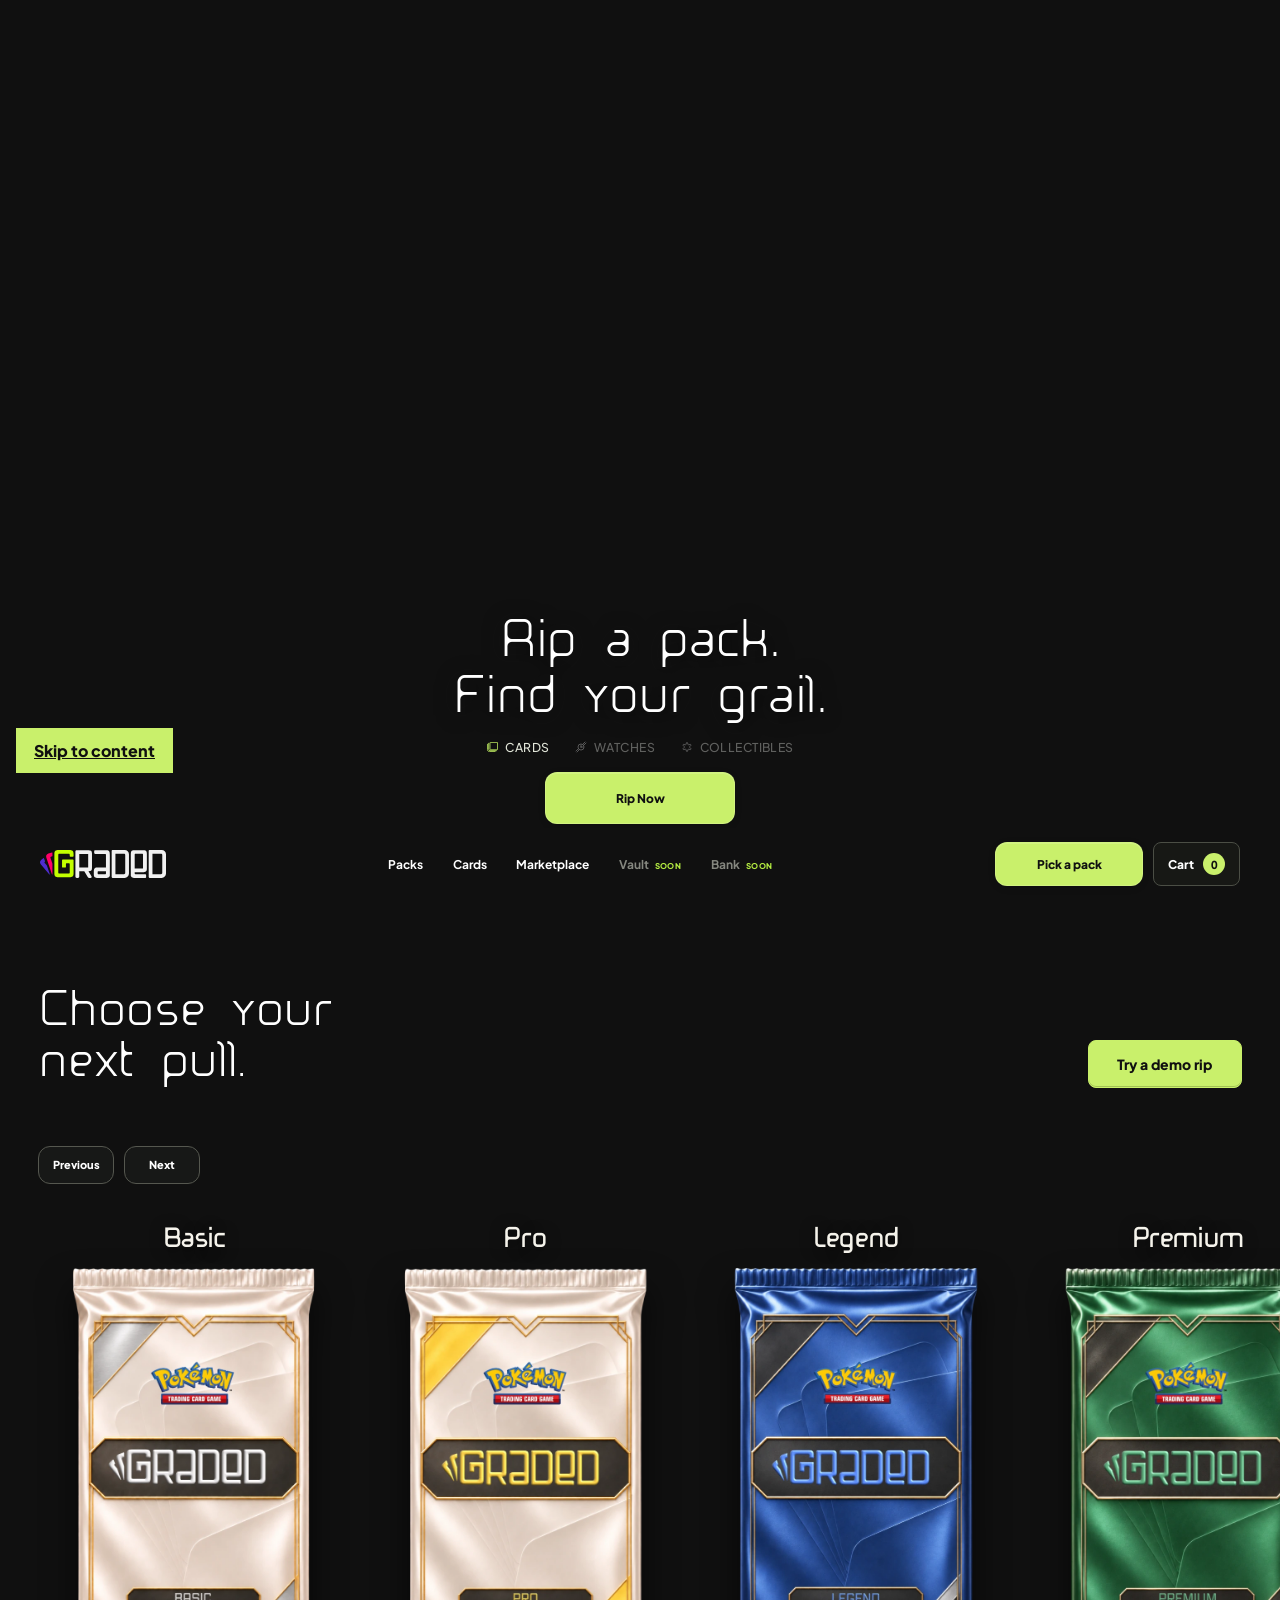
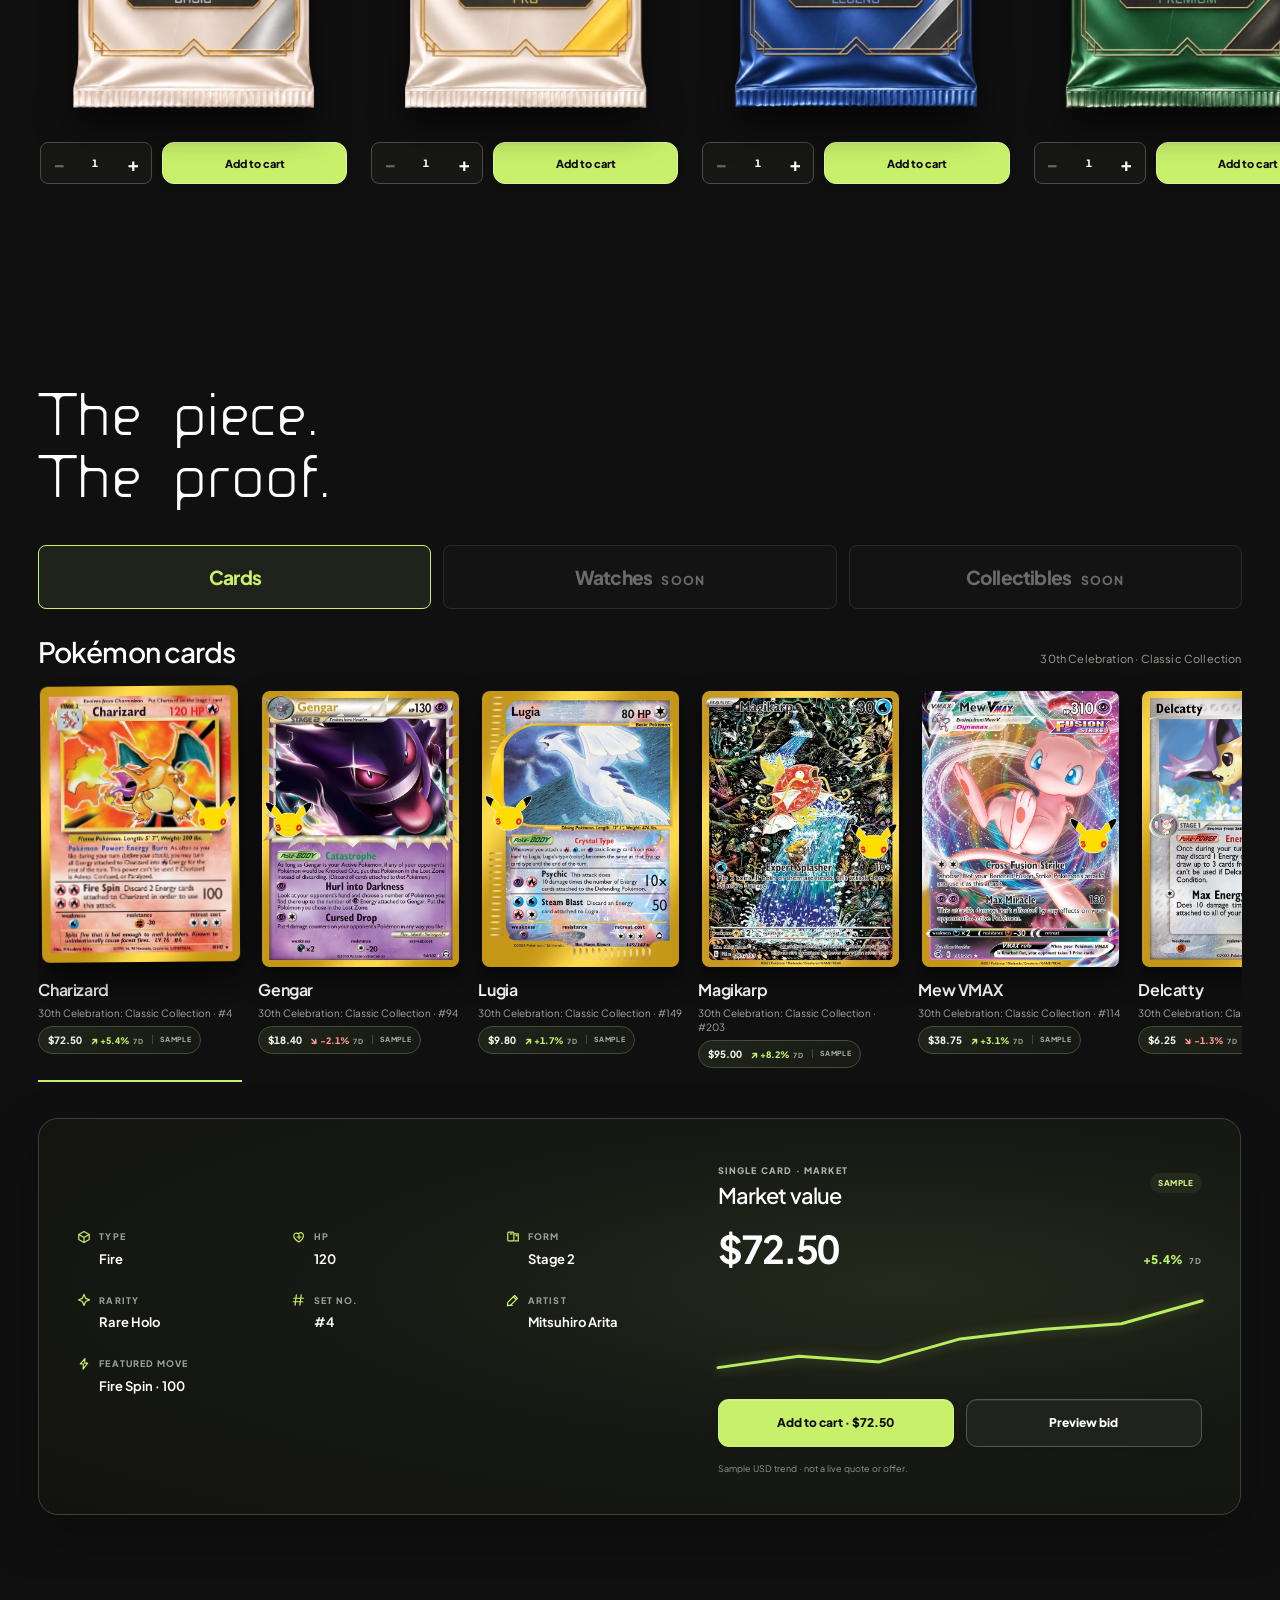
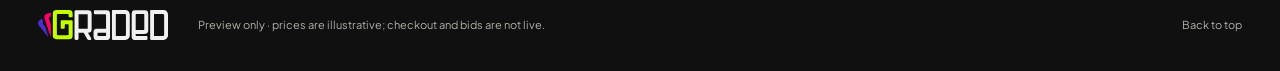
==== commit 0ddd77f5: "Refine preview voice and social sharing card" ====
--- a/index.html
+++ b/index.html
@@ -1,22 +1,22 @@
-<!doctype html><html lang="en"><head><meta charset="utf-8"><meta name="viewport" content="width=device-width, initial-scale=1"><meta name="theme-color" content="#101010"><meta name="description" content="Explore Graded packs, collectible cards, and the details behind each pull."><title>Graded — Rip a pack. Find your grail.</title><link rel="icon" type="image/svg+xml" href="./assets/brand/graded-wordmark-color.svg"><link rel="preload" href="./assets/fonts/ideoma-MIAGUIII.otf" as="font" type="font/otf" crossorigin><link rel="preload" href="./assets/fonts/PlusJakartaSans-Variable.woff2" as="font" type="font/woff2" crossorigin><link rel="preload" href="./assets/packs/apex-fan.webp" as="image" fetchpriority="high"><link rel="stylesheet" href="./styles.css"><script src="./components.js" defer></script><script src="./main.js" defer></script></head><body>
+<!doctype html><html lang="en"><head><meta charset="utf-8"><meta name="viewport" content="width=device-width, initial-scale=1"><meta name="theme-color" content="#101010"><meta name="description" content="Pick a pack. Rip the demo. Inspect the Pokémon card. A Graded concept preview."><link rel="canonical" href="https://gorix-zip.github.io/graded-com-preview/"><meta property="og:type" content="website"><meta property="og:site_name" content="Graded"><meta property="og:url" content="https://gorix-zip.github.io/graded-com-preview/"><meta property="og:title" content="Graded — The pull. The proof."><meta property="og:description" content="Six pack designs. A hands-on reveal. Card details, up close. Preview only."><meta property="og:image" content="https://gorix-zip.github.io/graded-com-preview/assets/brand/graded-og-1200x630.png"><meta property="og:image:width" content="1200"><meta property="og:image:height" content="630"><meta property="og:image:type" content="image/png"><meta property="og:image:alt" content="Graded pack designs fan around the words Rip a pack. Meet the card."><meta name="twitter:card" content="summary_large_image"><meta name="twitter:title" content="Graded — The pull. The proof."><meta name="twitter:description" content="Six pack designs. A hands-on reveal. Card details, up close. Preview only."><meta name="twitter:image" content="https://gorix-zip.github.io/graded-com-preview/assets/brand/graded-og-1200x630.png"><meta name="twitter:image:alt" content="Graded pack designs fan around the words Rip a pack. Meet the card."><title>Graded — Rip a pack. Meet the card.</title><link rel="icon" type="image/svg+xml" href="./assets/brand/graded-wordmark-color.svg"><link rel="preload" href="./assets/fonts/ideoma-MIAGUIII.otf" as="font" type="font/otf" crossorigin><link rel="preload" href="./assets/fonts/PlusJakartaSans-Variable.woff2" as="font" type="font/woff2" crossorigin><link rel="preload" href="./assets/packs/apex-fan.webp" as="image" fetchpriority="high"><link rel="stylesheet" href="./styles.css"><script src="./components.js" defer></script><script src="./main.js" defer></script></head><body>
 <a class="skip-link" href="#main">Skip to content</a>
-<header class="site-header" id="top"><a class="brand" href="#top" aria-label="Graded, back to top"><img src="./assets/brand/graded-wordmark-color.svg" width="172" height="38" alt="Graded"></a><nav aria-label="Main navigation"><a href="#packs">Packs</a><a href="#proof">Cards</a><a href="#marketplace">Marketplace</a><a href="#vault" aria-disabled="true" data-coming-soon>Vault <span class="nav-soon">Soon</span></a><a href="#bank" aria-disabled="true" data-coming-soon>Bank <span class="nav-soon">Soon</span></a></nav><div class="header-actions"><a class="header-cta" href="#packs">Explore packs</a><button class="cart-toggle" id="cartToggle" type="button" aria-expanded="false" aria-controls="cartDrawer">Cart <span id="cartCount">0</span></button></div></header>
+<header class="site-header" id="top"><a class="brand" href="#top" aria-label="Graded, back to top"><img src="./assets/brand/graded-wordmark-color.svg" width="172" height="38" alt="Graded"></a><nav aria-label="Main navigation"><a href="#packs">Packs</a><a href="#proof">Cards</a><a href="#marketplace">Marketplace</a><a href="#vault" aria-disabled="true" data-coming-soon>Vault <span class="nav-soon">Soon</span></a><a href="#bank" aria-disabled="true" data-coming-soon>Bank <span class="nav-soon">Soon</span></a></nav><div class="header-actions"><a class="header-cta" href="#packs">Pick a pack</a><button class="cart-toggle" id="cartToggle" type="button" aria-expanded="false" aria-controls="cartDrawer">Cart <span id="cartCount">0</span></button></div></header>
 <main id="main">
-<section class="fold hero" aria-labelledby="hero-title"><div class="hero-stage" id="packStage"><div class="fan" aria-label="Choose a Graded pack arranged in a circle"><button class="fan-pack" type="button" data-pack="apex" aria-label="Select Apex pack" aria-pressed="false"><img src="./assets/packs/apex-fan.webp" alt="" width="320" height="570"></button><button class="fan-pack" type="button" data-pack="basic" aria-label="Select Basic pack" aria-pressed="false"><img src="./assets/packs/basic-fan.webp" alt="" width="320" height="570"></button><button class="fan-pack" type="button" data-pack="legend" aria-label="Select Legend pack" aria-pressed="false"><img src="./assets/packs/legend-fan.webp" alt="" width="320" height="570"></button><button class="fan-pack" type="button" data-pack="premium" aria-label="Select Premium pack" aria-pressed="false"><img src="./assets/packs/premium-fan.webp" alt="" width="320" height="570"></button><button class="fan-pack" type="button" data-pack="elite" aria-label="Select Elite pack" aria-pressed="false"><img src="./assets/packs/elite-fan.webp" alt="" width="320" height="570"></button><button class="fan-pack" type="button" data-pack="pro" aria-label="Select Pro pack" aria-pressed="false"><img src="./assets/packs/pro-fan.webp" alt="" width="320" height="570"></button><button class="fan-pack" type="button" data-pack="apex" aria-label="Select Apex pack" aria-pressed="false"><img src="./assets/packs/apex-fan.webp" alt="" width="320" height="570"></button><button class="fan-pack" type="button" data-pack="basic" aria-label="Select Basic pack" aria-pressed="false"><img src="./assets/packs/basic-fan.webp" alt="" width="320" height="570"></button><button class="fan-pack" type="button" data-pack="legend" aria-label="Select Legend pack" aria-pressed="false"><img src="./assets/packs/legend-fan.webp" alt="" width="320" height="570"></button><button class="fan-pack" type="button" data-pack="premium" aria-label="Select Premium pack" aria-pressed="false"><img src="./assets/packs/premium-fan.webp" alt="" width="320" height="570"></button><button class="fan-pack" type="button" data-pack="elite" aria-label="Select Elite pack" aria-pressed="false"><img src="./assets/packs/elite-fan.webp" alt="" width="320" height="570"></button><button class="fan-pack" type="button" data-pack="pro" aria-label="Select Pro pack" aria-pressed="false"><img src="./assets/packs/pro-fan.webp" alt="" width="320" height="570"></button></div></div><div class="hero-content"><h1 id="hero-title">Rip a pack.<br><em>Find your grail.</em></h1><div id="heroCategoriesSlot"></div><div class="hero-actions"><span id="heroActionSlot"></span></div></div><div class="hero-controls"><button id="motionToggle" type="button" aria-label="Pause wheel" aria-pressed="false">Pause wheel</button><button id="soundToggle" type="button" aria-label="Turn sound off" aria-pressed="true">Sound on</button></div></section>
+<section class="fold hero" aria-labelledby="hero-title"><div class="hero-stage" id="packStage"><div class="fan" aria-label="Rotating Graded pack selection"><button class="fan-pack" type="button" data-pack="apex" aria-label="Select Apex pack" aria-pressed="false"><img src="./assets/packs/apex-fan.webp" alt="" width="320" height="570"></button><button class="fan-pack" type="button" data-pack="basic" aria-label="Select Basic pack" aria-pressed="false"><img src="./assets/packs/basic-fan.webp" alt="" width="320" height="570"></button><button class="fan-pack" type="button" data-pack="legend" aria-label="Select Legend pack" aria-pressed="false"><img src="./assets/packs/legend-fan.webp" alt="" width="320" height="570"></button><button class="fan-pack" type="button" data-pack="premium" aria-label="Select Premium pack" aria-pressed="false"><img src="./assets/packs/premium-fan.webp" alt="" width="320" height="570"></button><button class="fan-pack" type="button" data-pack="elite" aria-label="Select Elite pack" aria-pressed="false"><img src="./assets/packs/elite-fan.webp" alt="" width="320" height="570"></button><button class="fan-pack" type="button" data-pack="pro" aria-label="Select Pro pack" aria-pressed="false"><img src="./assets/packs/pro-fan.webp" alt="" width="320" height="570"></button><button class="fan-pack" type="button" data-pack="apex" aria-label="Select Apex pack" aria-pressed="false"><img src="./assets/packs/apex-fan.webp" alt="" width="320" height="570"></button><button class="fan-pack" type="button" data-pack="basic" aria-label="Select Basic pack" aria-pressed="false"><img src="./assets/packs/basic-fan.webp" alt="" width="320" height="570"></button><button class="fan-pack" type="button" data-pack="legend" aria-label="Select Legend pack" aria-pressed="false"><img src="./assets/packs/legend-fan.webp" alt="" width="320" height="570"></button><button class="fan-pack" type="button" data-pack="premium" aria-label="Select Premium pack" aria-pressed="false"><img src="./assets/packs/premium-fan.webp" alt="" width="320" height="570"></button><button class="fan-pack" type="button" data-pack="elite" aria-label="Select Elite pack" aria-pressed="false"><img src="./assets/packs/elite-fan.webp" alt="" width="320" height="570"></button><button class="fan-pack" type="button" data-pack="pro" aria-label="Select Pro pack" aria-pressed="false"><img src="./assets/packs/pro-fan.webp" alt="" width="320" height="570"></button></div></div><div class="hero-content"><h1 id="hero-title">Rip a pack.<br><em>Find your grail.</em></h1><div id="heroCategoriesSlot"></div><div class="hero-actions"><span id="heroActionSlot"></span></div></div><div class="hero-controls"><button id="motionToggle" type="button" aria-label="Pause wheel" aria-pressed="false">Pause wheel</button><button id="soundToggle" type="button" aria-label="Turn sound off" aria-pressed="true">Sound on</button></div></section>
 <section class="fold packs-fold" id="packs" aria-labelledby="packs-title"><div class="section-heading wrap"><div><h2 id="packs-title">Choose your<br><em>next pull.</em></h2></div><span id="demoOpenSlot"></span></div><div class="rail-controls wrap"><div><button id="railPrev" type="button" aria-label="Scroll packs left">Previous</button><button id="railNext" type="button" aria-label="Scroll packs right">Next</button></div></div><div class="pack-rail" id="packSelector" role="group" aria-label="Pack editions"></div></section>
 <section class="fold proof-fold" id="proof" aria-labelledby="proof-title"><div class="proof-strip wrap"><h3 id="proof-title">The piece.<br><em>The proof.</em></h3><div class="proof-terms" role="group" aria-label="Collectible categories"><button type="button" class="is-active" data-proof="cards" aria-pressed="true">Cards</button><button type="button" data-proof="watches" aria-pressed="false" disabled>Watches <span class="availability-tag">Soon</span></button><button type="button" data-proof="collectibles" aria-pressed="false" disabled>Collectibles <span class="availability-tag">Soon</span></button></div><div class="grail-shelf-head"><h4>Pokémon cards</h4><span>30th Celebration · Classic Collection</span></div><div class="grail-card-shelf" id="grailCardShelf" role="group" aria-label="Pokémon cards"></div><div class="card-overview"><div id="cardStatsSlot" class="card-stats-slot" aria-live="polite"></div><div id="cardMarketSlot" class="card-market-slot" aria-live="polite"></div></div></div></section>
 </main>
-<footer class="site-footer wrap"><img src="./assets/brand/graded-wordmark-color.svg" width="132" height="30" alt="Graded"><p>Concept preview · product details and links are being confirmed.</p><a href="#top">Back to top</a></footer>
+<footer class="site-footer wrap"><img src="./assets/brand/graded-wordmark-color.svg" width="132" height="30" alt="Graded"><p>Preview only · prices are illustrative; checkout and bids are not live.</p><a href="#top">Back to top</a></footer>
 <button class="cart-backdrop" id="cartBackdrop" type="button" aria-label="Close cart" aria-hidden="true" inert></button>
 <aside class="cart-drawer" id="cartDrawer" role="dialog" aria-modal="true" aria-labelledby="cartTitle" aria-hidden="true" inert>
   <div class="cart-head"><div><h2 id="cartTitle">Your cart <span id="cartHeadingCount">0</span></h2></div><span id="cartCloseSlot"></span></div>
-  <p class="cart-summary" id="cartSummary">Your next pull starts here.</p>
+  <p class="cart-summary" id="cartSummary">Pick a pack or a card to begin.</p>
   <div class="cart-items" id="cartItems" aria-live="polite"></div>
-  <div class="cart-bottom"><span id="continueShoppingSlot"></span><p class="cart-note">Checkout isn't connected in this preview.</p></div>
+  <div class="cart-bottom"><span id="continueShoppingSlot"></span><p class="cart-note">Preview only · checkout isn't live.</p></div>
 </aside>
 <div class="cart-toast" id="cartToast" role="status" aria-live="polite"></div>
 <dialog class="card-preview-dialog" id="cardPreviewDialog" aria-label="Interactive card preview"><span id="previewCloseSlot"></span><div id="cardPreviewSlot"></div></dialog>
-<dialog class="bid-dialog" id="bidDialog" aria-labelledby="bidTitle"><div class="bid-head"><div><span class="market-kicker">Single card · offer</span><h2 id="bidTitle">Place a bid</h2></div><span id="bidCloseSlot"></span></div><p class="bid-card-name" id="bidCardName"></p><form id="bidForm"><label for="bidAmount">Your offer <span>USD</span></label><div class="bid-entry"><span>$</span><input id="bidAmount" name="amount" type="number" min="0.01" step="0.01" inputmode="decimal" required><button class="button button-acid" type="submit">Submit bid</button></div><p class="bid-preview-note">Preview only · no bid is submitted.</p></form></dialog>
+<dialog class="bid-dialog" id="bidDialog" aria-labelledby="bidTitle"><div class="bid-head"><div><span class="market-kicker">Single card · bid preview</span><h2 id="bidTitle">Preview a bid</h2></div><span id="bidCloseSlot"></span></div><p class="bid-card-name" id="bidCardName"></p><form id="bidForm"><label for="bidAmount">Bid amount <span>USD</span></label><div class="bid-entry"><span>$</span><input id="bidAmount" name="amount" type="number" min="0.01" step="0.01" inputmode="decimal" required><button class="button button-acid" type="submit">Preview bid</button></div><p class="bid-preview-note">Preview only · this won't place a live bid.</p></form></dialog>
 <div class="demo" id="demo" hidden role="dialog" aria-modal="true" aria-labelledby="demoTitle">
 <span id="demoCloseSlot"></span>
 <div class="demo-sparkles" aria-hidden="true"><span class="brand-sparkle"><img src="./assets/brand/graded-logomark.svg" alt=""></span><span class="brand-sparkle"><img src="./assets/brand/graded-logomark.svg" alt=""></span><span class="brand-sparkle"><img src="./assets/brand/graded-logomark.svg" alt=""></span><span class="brand-sparkle"><img src="./assets/brand/graded-logomark.svg" alt=""></span><span class="brand-sparkle"><img src="./assets/brand/graded-logomark.svg" alt=""></span><span class="brand-sparkle"><img src="./assets/brand/graded-logomark.svg" alt=""></span><span class="brand-sparkle"><img src="./assets/brand/graded-logomark.svg" alt=""></span><span class="brand-sparkle"><img src="./assets/brand/graded-logomark.svg" alt=""></span><span class="brand-sparkle"><img src="./assets/brand/graded-logomark.svg" alt=""></span><span class="brand-sparkle"><img src="./assets/brand/graded-logomark.svg" alt=""></span><span class="brand-sparkle"><img src="./assets/brand/graded-logomark.svg" alt=""></span><span class="brand-sparkle"><img src="./assets/brand/graded-logomark.svg" alt=""></span></div>
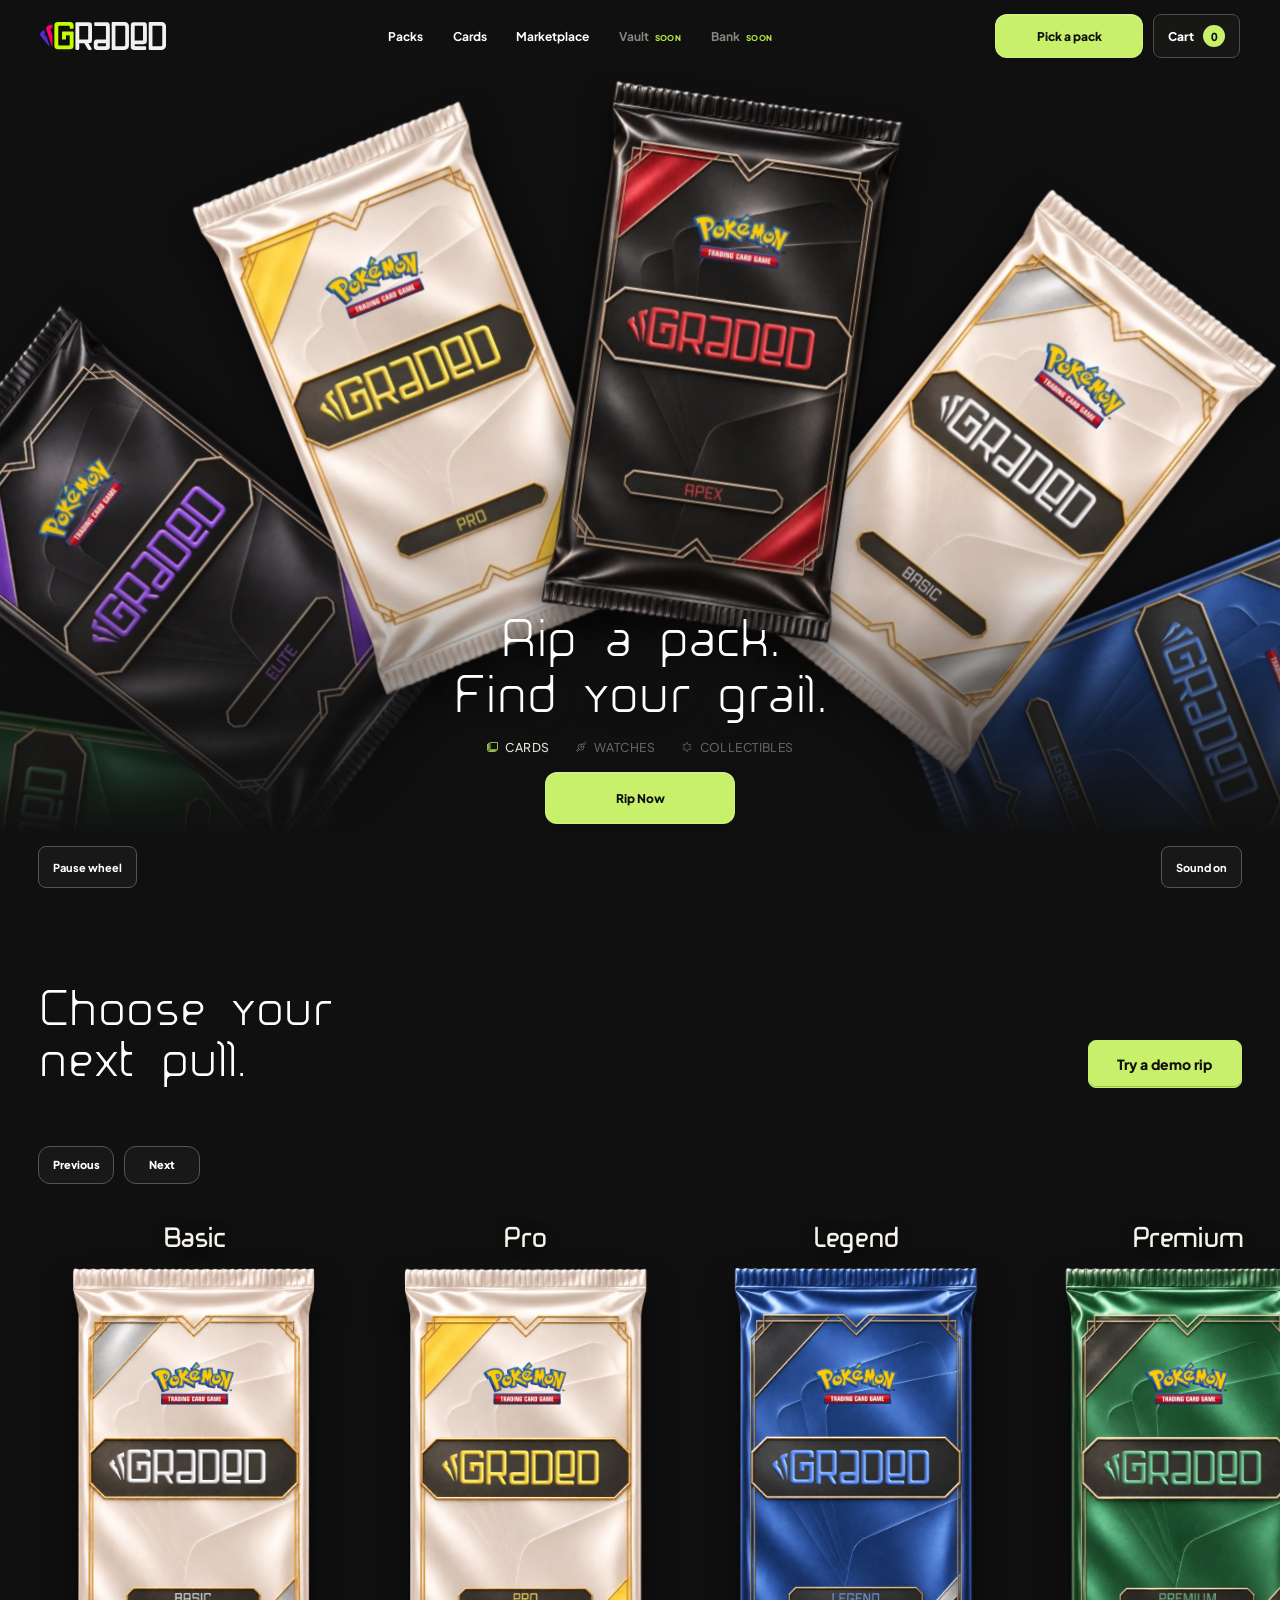
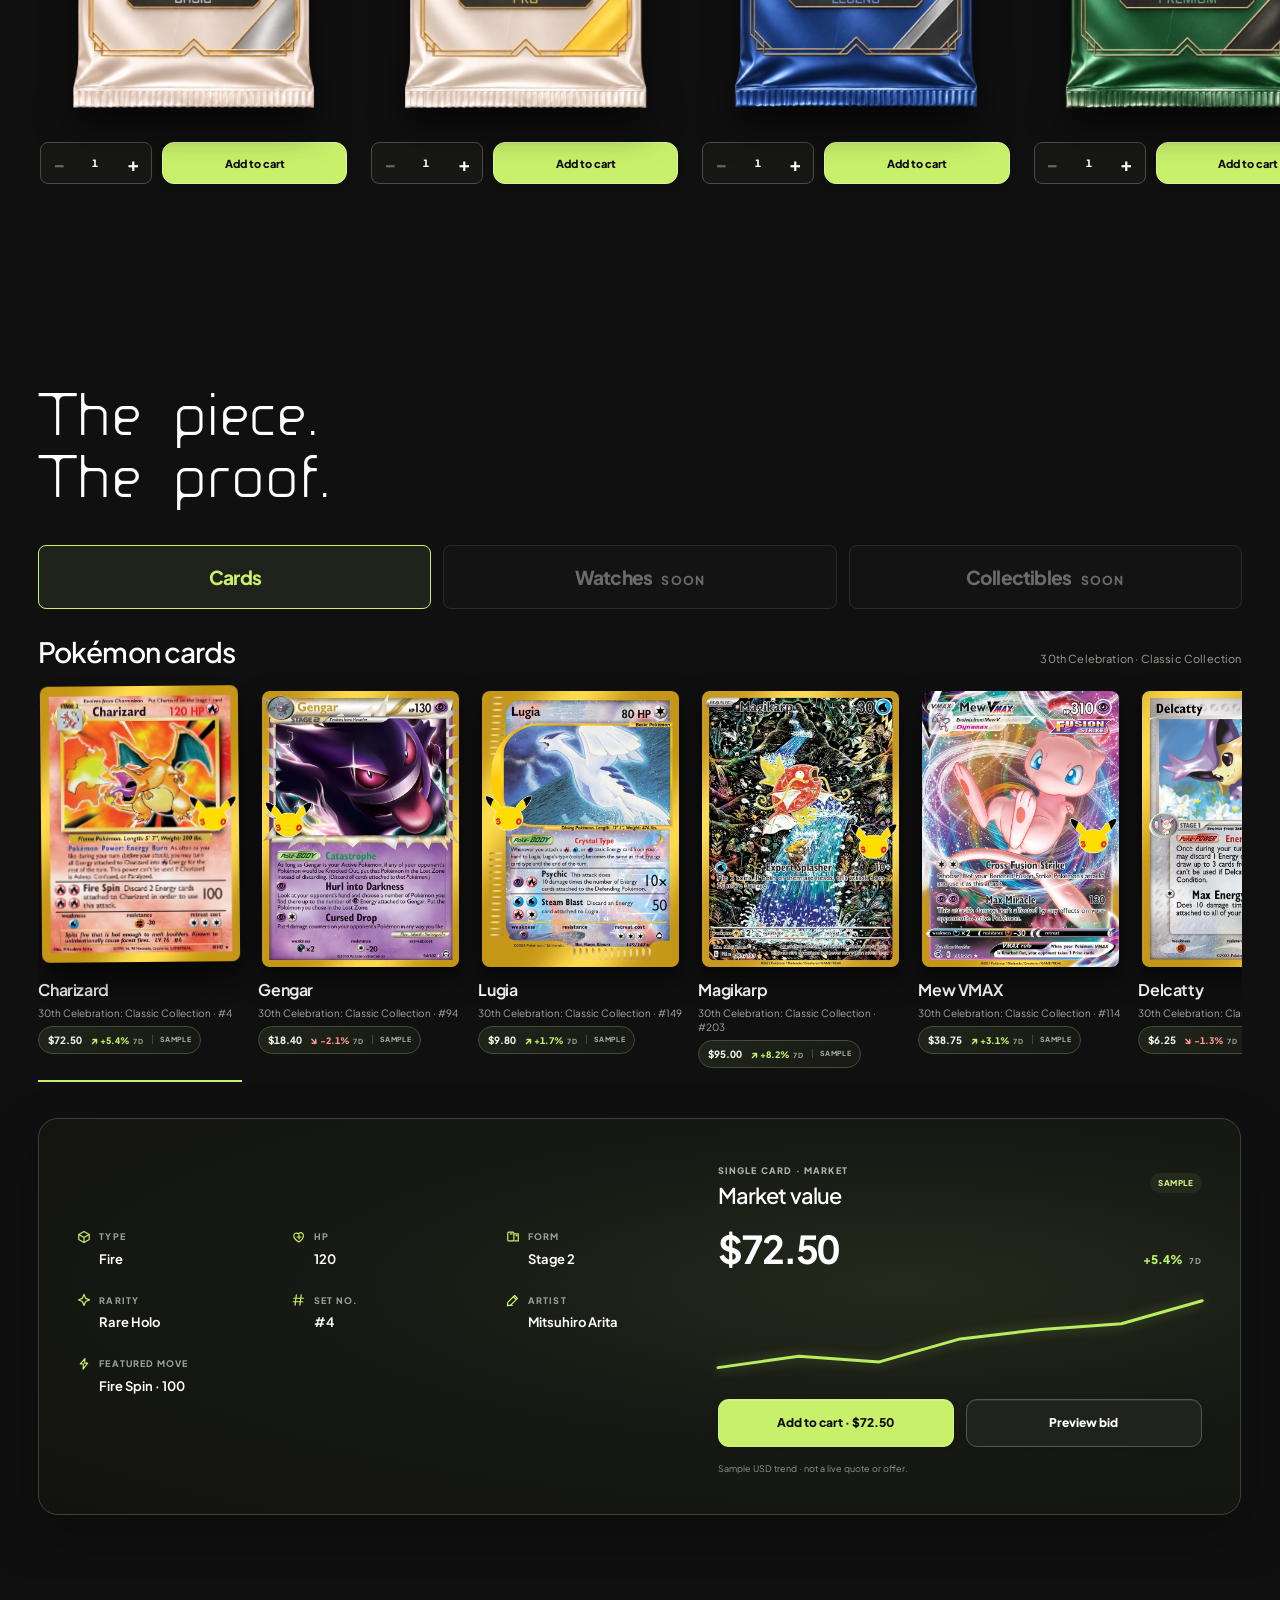
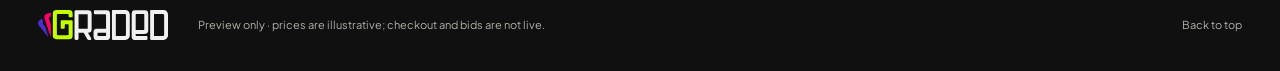
==== commit 7067769a: "Set black gamified social preview art" ====
--- a/index.html
+++ b/index.html
@@ -1,4 +1,4 @@
-<!doctype html><html lang="en"><head><meta charset="utf-8"><meta name="viewport" content="width=device-width, initial-scale=1"><meta name="theme-color" content="#101010"><meta name="description" content="Pick a pack. Rip the demo. Inspect the Pokémon card. A Graded concept preview."><link rel="canonical" href="https://gorix-zip.github.io/graded-com-preview/"><meta property="og:type" content="website"><meta property="og:site_name" content="Graded"><meta property="og:url" content="https://gorix-zip.github.io/graded-com-preview/"><meta property="og:title" content="Graded — The pull. The proof."><meta property="og:description" content="Six pack designs. A hands-on reveal. Card details, up close. Preview only."><meta property="og:image" content="https://gorix-zip.github.io/graded-com-preview/assets/brand/graded-og-1200x630.png"><meta property="og:image:width" content="1200"><meta property="og:image:height" content="630"><meta property="og:image:type" content="image/png"><meta property="og:image:alt" content="Graded pack designs fan around the words Rip a pack. Meet the card."><meta name="twitter:card" content="summary_large_image"><meta name="twitter:title" content="Graded — The pull. The proof."><meta name="twitter:description" content="Six pack designs. A hands-on reveal. Card details, up close. Preview only."><meta name="twitter:image" content="https://gorix-zip.github.io/graded-com-preview/assets/brand/graded-og-1200x630.png"><meta name="twitter:image:alt" content="Graded pack designs fan around the words Rip a pack. Meet the card."><title>Graded — Rip a pack. Meet the card.</title><link rel="icon" type="image/svg+xml" href="./assets/brand/graded-wordmark-color.svg"><link rel="preload" href="./assets/fonts/ideoma-MIAGUIII.otf" as="font" type="font/otf" crossorigin><link rel="preload" href="./assets/fonts/PlusJakartaSans-Variable.woff2" as="font" type="font/woff2" crossorigin><link rel="preload" href="./assets/packs/apex-fan.webp" as="image" fetchpriority="high"><link rel="stylesheet" href="./styles.css"><script src="./components.js" defer></script><script src="./main.js" defer></script></head><body>
+<!doctype html><html lang="en"><head><meta charset="utf-8"><meta name="viewport" content="width=device-width, initial-scale=1"><meta name="theme-color" content="#101010"><meta name="description" content="Pick a pack. Rip the demo. Inspect the Pokémon card. A Graded concept preview."><link rel="canonical" href="https://gorix-zip.github.io/graded-com-preview/"><meta property="og:type" content="website"><meta property="og:site_name" content="Graded"><meta property="og:url" content="https://gorix-zip.github.io/graded-com-preview/"><meta property="og:title" content="Graded — The pull. The proof."><meta property="og:description" content="Six pack designs. A hands-on reveal. Card details, up close. Preview only."><meta property="og:image" content="https://gorix-zip.github.io/graded-com-preview/assets/brand/graded-og-1200x630-v2.png"><meta property="og:image:width" content="1200"><meta property="og:image:height" content="630"><meta property="og:image:type" content="image/png"><meta property="og:image:alt" content="Graded wordmark above The piece. The proof., beside a green pack and a Gengar card."><meta name="twitter:card" content="summary_large_image"><meta name="twitter:title" content="Graded — The pull. The proof."><meta name="twitter:description" content="Six pack designs. A hands-on reveal. Card details, up close. Preview only."><meta name="twitter:image" content="https://gorix-zip.github.io/graded-com-preview/assets/brand/graded-og-1200x630-v2.png"><meta name="twitter:image:alt" content="Graded wordmark above The piece. The proof., beside a green pack and a Gengar card."><title>Graded — Rip a pack. Meet the card.</title><link rel="icon" type="image/svg+xml" href="./assets/brand/graded-wordmark-color.svg"><link rel="preload" href="./assets/fonts/ideoma-MIAGUIII.otf" as="font" type="font/otf" crossorigin><link rel="preload" href="./assets/fonts/PlusJakartaSans-Variable.woff2" as="font" type="font/woff2" crossorigin><link rel="preload" href="./assets/packs/apex-fan.webp" as="image" fetchpriority="high"><link rel="stylesheet" href="./styles.css"><script src="./components.js" defer></script><script src="./main.js" defer></script></head><body>
 <a class="skip-link" href="#main">Skip to content</a>
 <header class="site-header" id="top"><a class="brand" href="#top" aria-label="Graded, back to top"><img src="./assets/brand/graded-wordmark-color.svg" width="172" height="38" alt="Graded"></a><nav aria-label="Main navigation"><a href="#packs">Packs</a><a href="#proof">Cards</a><a href="#marketplace">Marketplace</a><a href="#vault" aria-disabled="true" data-coming-soon>Vault <span class="nav-soon">Soon</span></a><a href="#bank" aria-disabled="true" data-coming-soon>Bank <span class="nav-soon">Soon</span></a></nav><div class="header-actions"><a class="header-cta" href="#packs">Pick a pack</a><button class="cart-toggle" id="cartToggle" type="button" aria-expanded="false" aria-controls="cartDrawer">Cart <span id="cartCount">0</span></button></div></header>
 <main id="main">
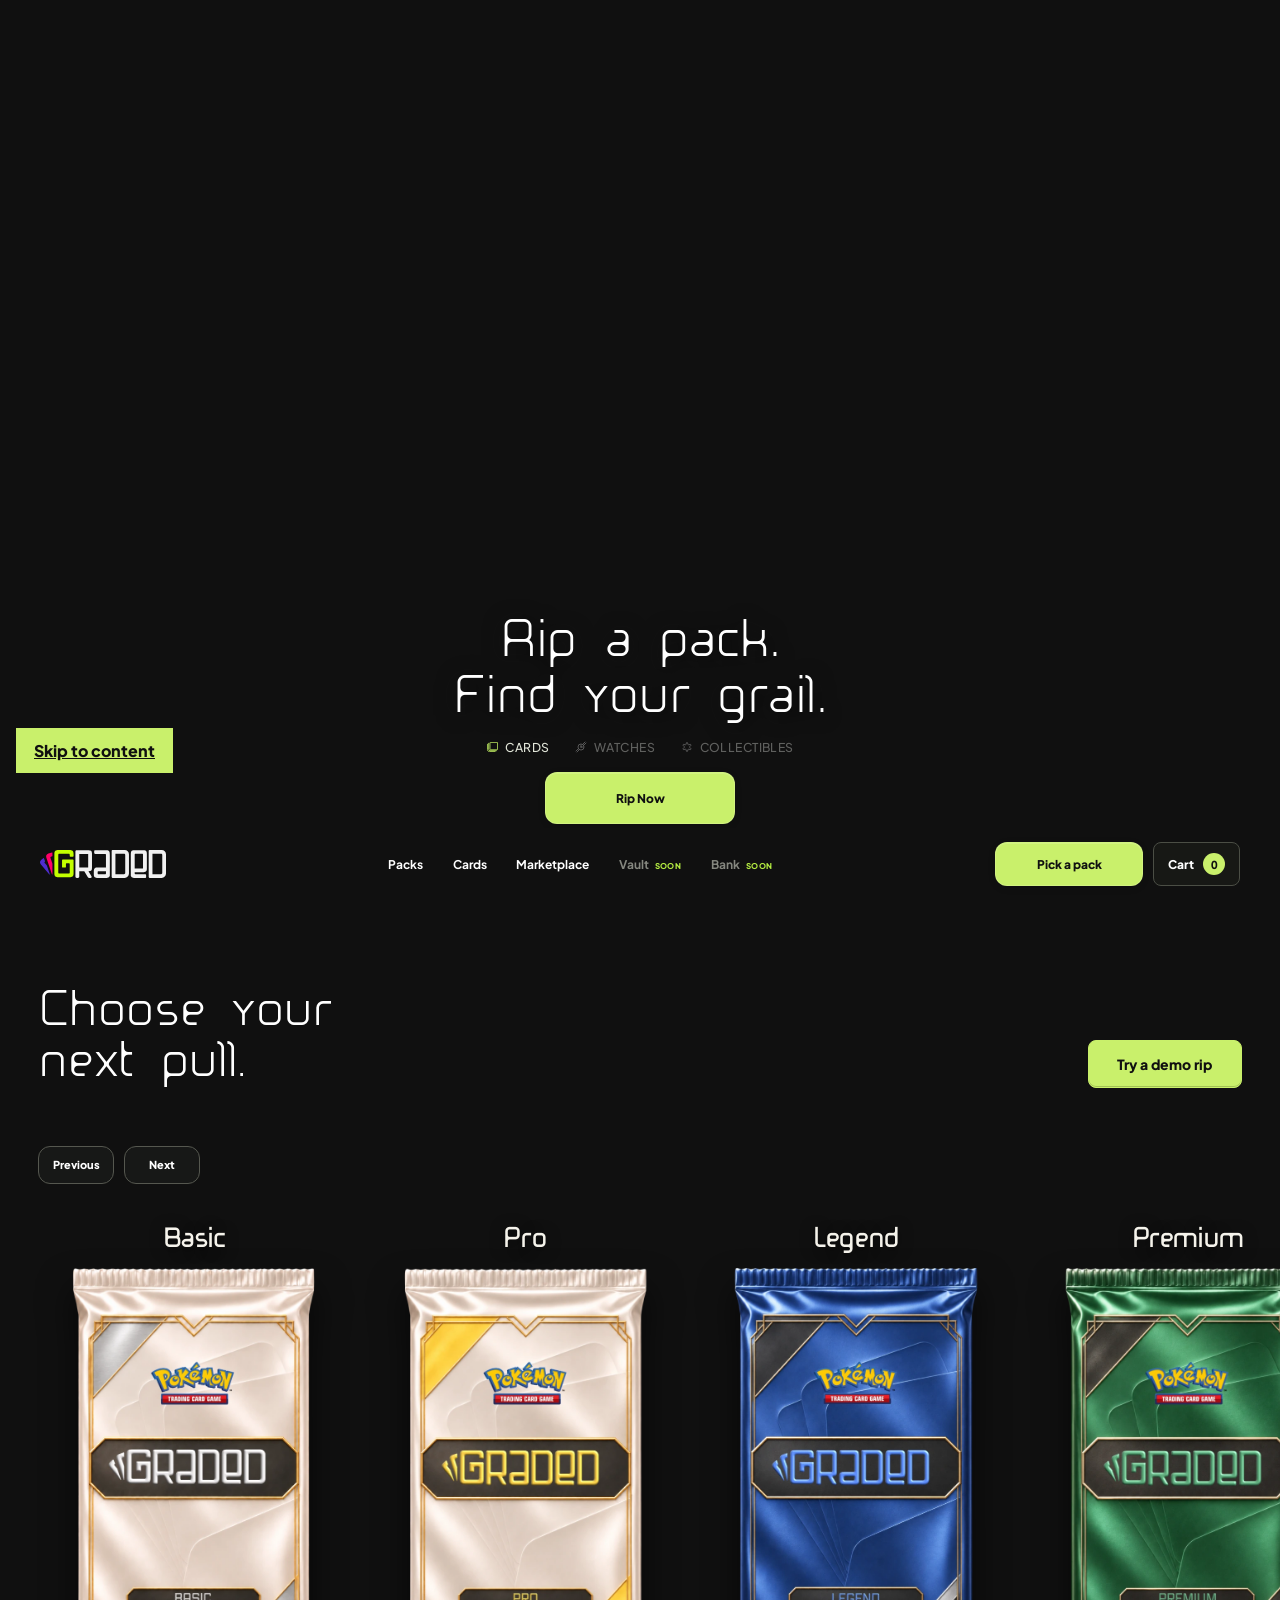
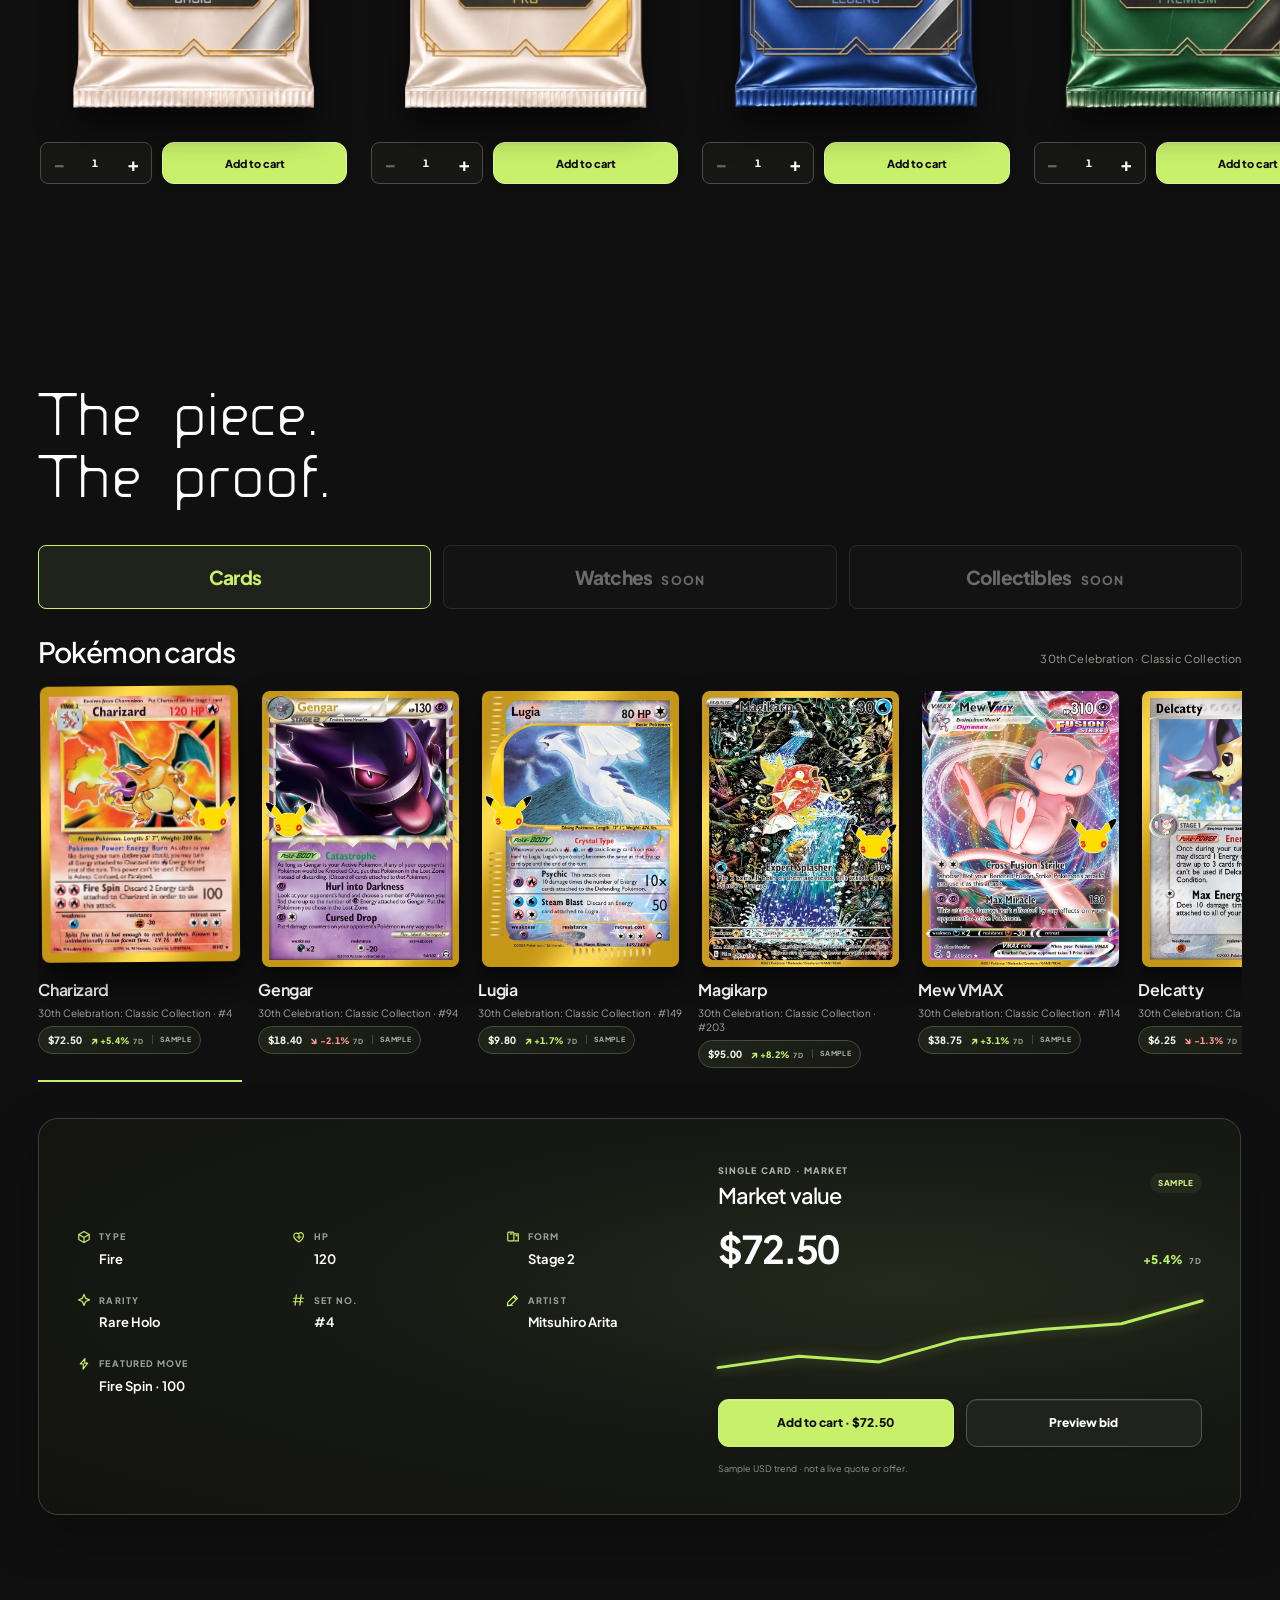
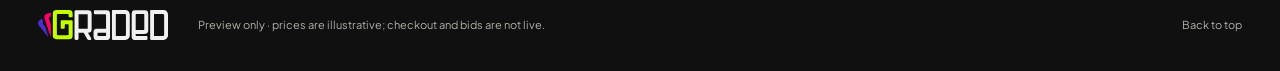
==== commit c023e393: "Add responsive mobile navigation" ====
--- a/index.html
+++ b/index.html
@@ -1,6 +1,6 @@
 <!doctype html><html lang="en"><head><meta charset="utf-8"><meta name="viewport" content="width=device-width, initial-scale=1"><meta name="theme-color" content="#101010"><meta name="description" content="Pick a pack. Rip the demo. Inspect the Pokémon card. A Graded concept preview."><link rel="canonical" href="https://gorix-zip.github.io/graded-com-preview/"><meta property="og:type" content="website"><meta property="og:site_name" content="Graded"><meta property="og:url" content="https://gorix-zip.github.io/graded-com-preview/"><meta property="og:title" content="Graded — The pull. The proof."><meta property="og:description" content="Six pack designs. A hands-on reveal. Card details, up close. Preview only."><meta property="og:image" content="https://gorix-zip.github.io/graded-com-preview/assets/brand/graded-og-1200x630-v2.png"><meta property="og:image:width" content="1200"><meta property="og:image:height" content="630"><meta property="og:image:type" content="image/png"><meta property="og:image:alt" content="Graded wordmark above The piece. The proof., beside a green pack and a Gengar card."><meta name="twitter:card" content="summary_large_image"><meta name="twitter:title" content="Graded — The pull. The proof."><meta name="twitter:description" content="Six pack designs. A hands-on reveal. Card details, up close. Preview only."><meta name="twitter:image" content="https://gorix-zip.github.io/graded-com-preview/assets/brand/graded-og-1200x630-v2.png"><meta name="twitter:image:alt" content="Graded wordmark above The piece. The proof., beside a green pack and a Gengar card."><title>Graded — Rip a pack. Meet the card.</title><link rel="icon" type="image/svg+xml" href="./assets/brand/graded-wordmark-color.svg"><link rel="preload" href="./assets/fonts/ideoma-MIAGUIII.otf" as="font" type="font/otf" crossorigin><link rel="preload" href="./assets/fonts/PlusJakartaSans-Variable.woff2" as="font" type="font/woff2" crossorigin><link rel="preload" href="./assets/packs/apex-fan.webp" as="image" fetchpriority="high"><link rel="stylesheet" href="./styles.css"><script src="./components.js" defer></script><script src="./main.js" defer></script></head><body>
 <a class="skip-link" href="#main">Skip to content</a>
-<header class="site-header" id="top"><a class="brand" href="#top" aria-label="Graded, back to top"><img src="./assets/brand/graded-wordmark-color.svg" width="172" height="38" alt="Graded"></a><nav aria-label="Main navigation"><a href="#packs">Packs</a><a href="#proof">Cards</a><a href="#marketplace">Marketplace</a><a href="#vault" aria-disabled="true" data-coming-soon>Vault <span class="nav-soon">Soon</span></a><a href="#bank" aria-disabled="true" data-coming-soon>Bank <span class="nav-soon">Soon</span></a></nav><div class="header-actions"><a class="header-cta" href="#packs">Pick a pack</a><button class="cart-toggle" id="cartToggle" type="button" aria-expanded="false" aria-controls="cartDrawer">Cart <span id="cartCount">0</span></button></div></header>
+<header class="site-header" id="top"><a class="brand" href="#top" aria-label="Graded, back to top"><img src="./assets/brand/graded-wordmark-color.svg" width="172" height="38" alt="Graded"></a><nav id="siteNavigation" aria-label="Main navigation"><a href="#packs">Packs</a><a href="#proof">Cards</a><a href="#marketplace">Marketplace</a><a href="#vault" aria-disabled="true" data-coming-soon>Vault <span class="nav-soon">Soon</span></a><a href="#bank" aria-disabled="true" data-coming-soon>Bank <span class="nav-soon">Soon</span></a></nav><div class="header-actions"><a class="header-cta" href="#packs">Pick a pack</a><button class="cart-toggle" id="cartToggle" type="button" aria-expanded="false" aria-controls="cartDrawer">Cart <span id="cartCount">0</span></button><button class="menu-toggle" id="menuToggle" type="button" aria-expanded="false" aria-controls="siteNavigation" aria-label="Open menu"><span></span><span></span></button></div></header>
 <main id="main">
 <section class="fold hero" aria-labelledby="hero-title"><div class="hero-stage" id="packStage"><div class="fan" aria-label="Rotating Graded pack selection"><button class="fan-pack" type="button" data-pack="apex" aria-label="Select Apex pack" aria-pressed="false"><img src="./assets/packs/apex-fan.webp" alt="" width="320" height="570"></button><button class="fan-pack" type="button" data-pack="basic" aria-label="Select Basic pack" aria-pressed="false"><img src="./assets/packs/basic-fan.webp" alt="" width="320" height="570"></button><button class="fan-pack" type="button" data-pack="legend" aria-label="Select Legend pack" aria-pressed="false"><img src="./assets/packs/legend-fan.webp" alt="" width="320" height="570"></button><button class="fan-pack" type="button" data-pack="premium" aria-label="Select Premium pack" aria-pressed="false"><img src="./assets/packs/premium-fan.webp" alt="" width="320" height="570"></button><button class="fan-pack" type="button" data-pack="elite" aria-label="Select Elite pack" aria-pressed="false"><img src="./assets/packs/elite-fan.webp" alt="" width="320" height="570"></button><button class="fan-pack" type="button" data-pack="pro" aria-label="Select Pro pack" aria-pressed="false"><img src="./assets/packs/pro-fan.webp" alt="" width="320" height="570"></button><button class="fan-pack" type="button" data-pack="apex" aria-label="Select Apex pack" aria-pressed="false"><img src="./assets/packs/apex-fan.webp" alt="" width="320" height="570"></button><button class="fan-pack" type="button" data-pack="basic" aria-label="Select Basic pack" aria-pressed="false"><img src="./assets/packs/basic-fan.webp" alt="" width="320" height="570"></button><button class="fan-pack" type="button" data-pack="legend" aria-label="Select Legend pack" aria-pressed="false"><img src="./assets/packs/legend-fan.webp" alt="" width="320" height="570"></button><button class="fan-pack" type="button" data-pack="premium" aria-label="Select Premium pack" aria-pressed="false"><img src="./assets/packs/premium-fan.webp" alt="" width="320" height="570"></button><button class="fan-pack" type="button" data-pack="elite" aria-label="Select Elite pack" aria-pressed="false"><img src="./assets/packs/elite-fan.webp" alt="" width="320" height="570"></button><button class="fan-pack" type="button" data-pack="pro" aria-label="Select Pro pack" aria-pressed="false"><img src="./assets/packs/pro-fan.webp" alt="" width="320" height="570"></button></div></div><div class="hero-content"><h1 id="hero-title">Rip a pack.<br><em>Find your grail.</em></h1><div id="heroCategoriesSlot"></div><div class="hero-actions"><span id="heroActionSlot"></span></div></div><div class="hero-controls"><button id="motionToggle" type="button" aria-label="Pause wheel" aria-pressed="false">Pause wheel</button><button id="soundToggle" type="button" aria-label="Turn sound off" aria-pressed="true">Sound on</button></div></section>
 <section class="fold packs-fold" id="packs" aria-labelledby="packs-title"><div class="section-heading wrap"><div><h2 id="packs-title">Choose your<br><em>next pull.</em></h2></div><span id="demoOpenSlot"></span></div><div class="rail-controls wrap"><div><button id="railPrev" type="button" aria-label="Scroll packs left">Previous</button><button id="railNext" type="button" aria-label="Scroll packs right">Next</button></div></div><div class="pack-rail" id="packSelector" role="group" aria-label="Pack editions"></div></section>
--- a/styles.css
+++ b/styles.css
@@ -610,6 +610,32 @@
   .demo.is-revealed .demo-card{height:78%;transform:translate3d(-50%,-48%,48px) rotateX(var(--card-rx,0deg)) rotateY(var(--card-ry,0deg)) rotate(0) scale(1.04)}
 }
 
+/* Mobile header: keep primary actions in one row and reveal navigation on demand. */
+.menu-toggle{display:none}
+@media(max-width:600px){
+  :root{--site-header-height:68px}
+  .site-header{height:var(--site-header-height);min-height:var(--site-header-height);flex-wrap:nowrap;align-content:normal;justify-content:space-between;gap:8px;padding:0 14px}
+  .brand img{width:108px}
+  .header-actions{gap:6px;margin-left:auto}
+  .header-actions .header-cta{min-width:92px;min-height:40px;padding:0 9px;font-size:9px}
+  .cart-toggle{min-height:40px;padding:0 8px}
+  .menu-toggle{width:40px;height:40px;display:flex;flex:none;flex-direction:column;align-items:center;justify-content:center;gap:5px;padding:0;border:1px solid #4b4e45;border-radius:8px;background:#171815;color:#fff}
+  .menu-toggle span{width:17px;height:2px;border-radius:2px;background:currentColor;transition:transform .18s ease}
+  .menu-toggle[aria-expanded="true"] span:first-child{transform:translateY(3.5px) rotate(45deg)}
+  .menu-toggle[aria-expanded="true"] span:last-child{transform:translateY(-3.5px) rotate(-45deg)}
+  .site-header nav,.site-header nav[aria-label="Main navigation"]{position:absolute;top:calc(100% + 6px);left:12px;right:12px;z-index:20;display:none;flex-direction:column;align-items:stretch;gap:0;height:auto;min-height:0;margin:0;padding:6px 14px;border:1px solid #3c3f36;border-radius:12px;background:#171815;box-shadow:0 16px 35px #0008;overflow:visible}
+  .site-header.is-menu-open nav{display:flex}
+  .site-header nav a{display:block;padding:13px 2px;border-bottom:1px solid #343630;font-size:12px;line-height:18px}
+  .site-header nav a:last-child{border-bottom:0}
+  .site-header nav a[aria-disabled="true"]{cursor:default}
+  .hero{height:calc(100svh - var(--site-header-height));min-height:0}
+  #packs,#proof{scroll-margin-top:0}
+}
+@media(max-width:360px){
+  .brand img{width:94px}
+  .header-actions .header-cta{display:none}
+}
+
 /* Marketplace preview: sourced values will replace the explicitly illustrative feed. */
 .card-market-slot{margin:18px 0 40px;scroll-margin-top:calc(var(--site-header-height) + 20px);container-type:inline-size}
 .card-market-panel{display:flex;flex-direction:column;gap:17px;padding:20px;border:1px solid #4a4d43;border-radius:16px;background:linear-gradient(145deg,#1b1e19,#121310 75%);box-shadow:inset 0 1px 0 #ffffff12,0 16px 34px #0003}
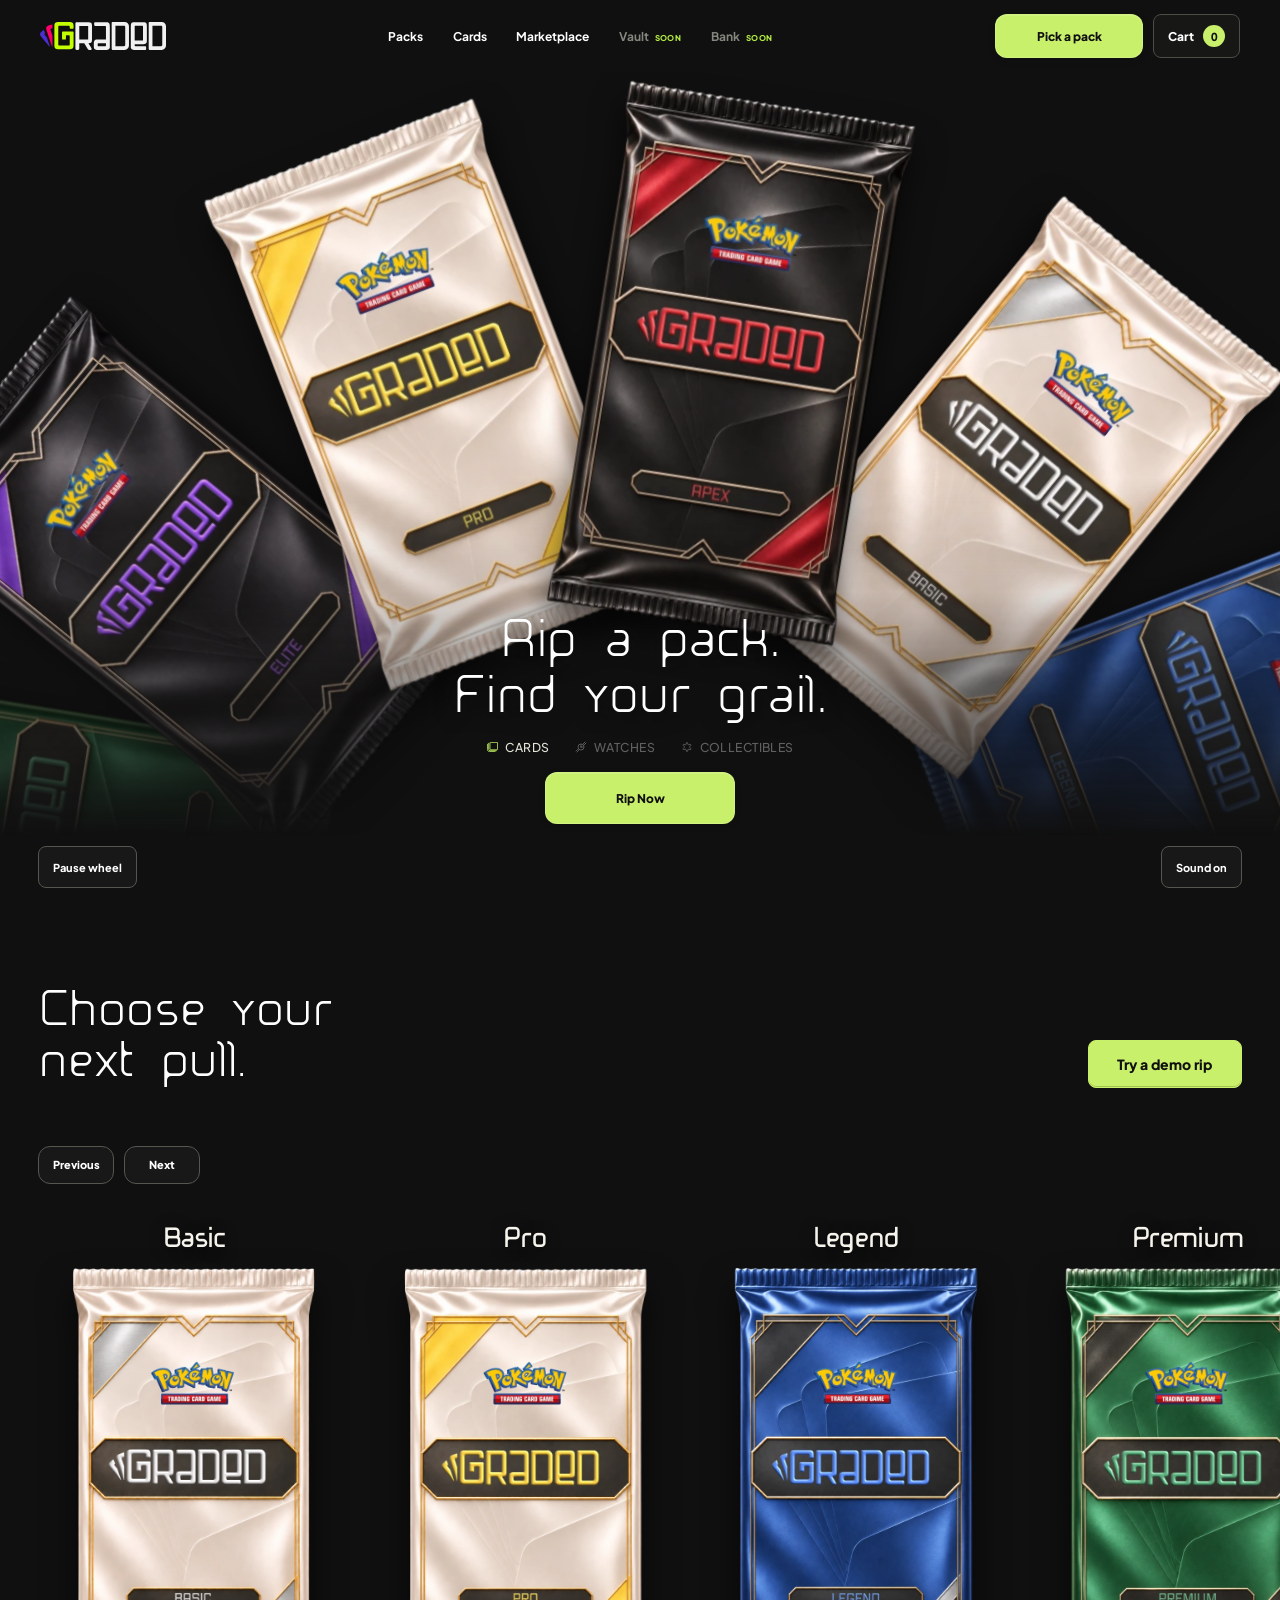
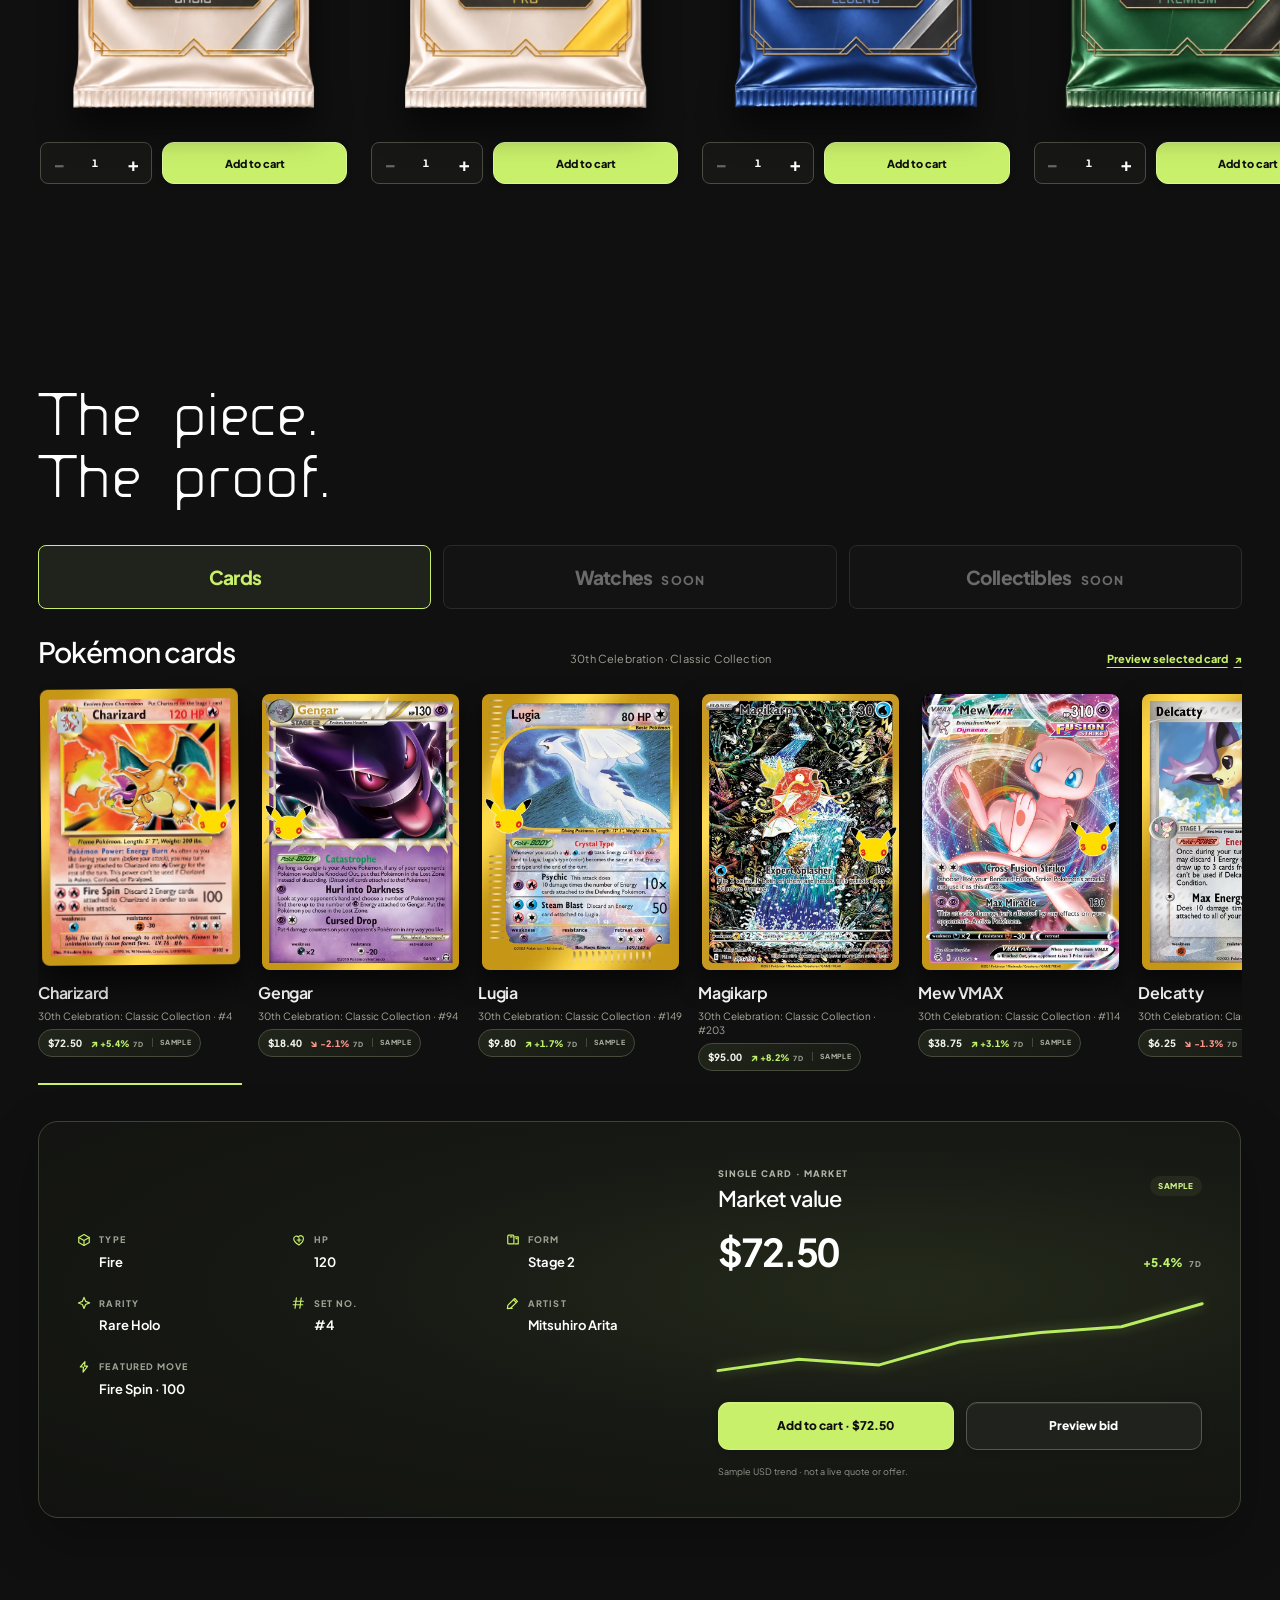
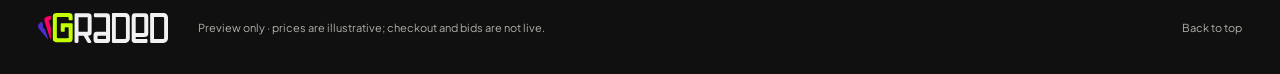
==== commit b41414bb: "Separate card selection from preview" ====
--- a/index.html
+++ b/index.html
@@ -4,7 +4,7 @@
 <main id="main">
 <section class="fold hero" aria-labelledby="hero-title"><div class="hero-stage" id="packStage"><div class="fan" aria-label="Rotating Graded pack selection"><button class="fan-pack" type="button" data-pack="apex" aria-label="Select Apex pack" aria-pressed="false"><img src="./assets/packs/apex-fan.webp" alt="" width="320" height="570"></button><button class="fan-pack" type="button" data-pack="basic" aria-label="Select Basic pack" aria-pressed="false"><img src="./assets/packs/basic-fan.webp" alt="" width="320" height="570"></button><button class="fan-pack" type="button" data-pack="legend" aria-label="Select Legend pack" aria-pressed="false"><img src="./assets/packs/legend-fan.webp" alt="" width="320" height="570"></button><button class="fan-pack" type="button" data-pack="premium" aria-label="Select Premium pack" aria-pressed="false"><img src="./assets/packs/premium-fan.webp" alt="" width="320" height="570"></button><button class="fan-pack" type="button" data-pack="elite" aria-label="Select Elite pack" aria-pressed="false"><img src="./assets/packs/elite-fan.webp" alt="" width="320" height="570"></button><button class="fan-pack" type="button" data-pack="pro" aria-label="Select Pro pack" aria-pressed="false"><img src="./assets/packs/pro-fan.webp" alt="" width="320" height="570"></button><button class="fan-pack" type="button" data-pack="apex" aria-label="Select Apex pack" aria-pressed="false"><img src="./assets/packs/apex-fan.webp" alt="" width="320" height="570"></button><button class="fan-pack" type="button" data-pack="basic" aria-label="Select Basic pack" aria-pressed="false"><img src="./assets/packs/basic-fan.webp" alt="" width="320" height="570"></button><button class="fan-pack" type="button" data-pack="legend" aria-label="Select Legend pack" aria-pressed="false"><img src="./assets/packs/legend-fan.webp" alt="" width="320" height="570"></button><button class="fan-pack" type="button" data-pack="premium" aria-label="Select Premium pack" aria-pressed="false"><img src="./assets/packs/premium-fan.webp" alt="" width="320" height="570"></button><button class="fan-pack" type="button" data-pack="elite" aria-label="Select Elite pack" aria-pressed="false"><img src="./assets/packs/elite-fan.webp" alt="" width="320" height="570"></button><button class="fan-pack" type="button" data-pack="pro" aria-label="Select Pro pack" aria-pressed="false"><img src="./assets/packs/pro-fan.webp" alt="" width="320" height="570"></button></div></div><div class="hero-content"><h1 id="hero-title">Rip a pack.<br><em>Find your grail.</em></h1><div id="heroCategoriesSlot"></div><div class="hero-actions"><span id="heroActionSlot"></span></div></div><div class="hero-controls"><button id="motionToggle" type="button" aria-label="Pause wheel" aria-pressed="false">Pause wheel</button><button id="soundToggle" type="button" aria-label="Turn sound off" aria-pressed="true">Sound on</button></div></section>
 <section class="fold packs-fold" id="packs" aria-labelledby="packs-title"><div class="section-heading wrap"><div><h2 id="packs-title">Choose your<br><em>next pull.</em></h2></div><span id="demoOpenSlot"></span></div><div class="rail-controls wrap"><div><button id="railPrev" type="button" aria-label="Scroll packs left">Previous</button><button id="railNext" type="button" aria-label="Scroll packs right">Next</button></div></div><div class="pack-rail" id="packSelector" role="group" aria-label="Pack editions"></div></section>
-<section class="fold proof-fold" id="proof" aria-labelledby="proof-title"><div class="proof-strip wrap"><h3 id="proof-title">The piece.<br><em>The proof.</em></h3><div class="proof-terms" role="group" aria-label="Collectible categories"><button type="button" class="is-active" data-proof="cards" aria-pressed="true">Cards</button><button type="button" data-proof="watches" aria-pressed="false" disabled>Watches <span class="availability-tag">Soon</span></button><button type="button" data-proof="collectibles" aria-pressed="false" disabled>Collectibles <span class="availability-tag">Soon</span></button></div><div class="grail-shelf-head"><h4>Pokémon cards</h4><span>30th Celebration · Classic Collection</span></div><div class="grail-card-shelf" id="grailCardShelf" role="group" aria-label="Pokémon cards"></div><div class="card-overview"><div id="cardStatsSlot" class="card-stats-slot" aria-live="polite"></div><div id="cardMarketSlot" class="card-market-slot" aria-live="polite"></div></div></div></section>
+<section class="fold proof-fold" id="proof" aria-labelledby="proof-title"><div class="proof-strip wrap"><h3 id="proof-title">The piece.<br><em>The proof.</em></h3><div class="proof-terms" role="group" aria-label="Collectible categories"><button type="button" class="is-active" data-proof="cards" aria-pressed="true">Cards</button><button type="button" data-proof="watches" aria-pressed="false" disabled>Watches <span class="availability-tag">Soon</span></button><button type="button" data-proof="collectibles" aria-pressed="false" disabled>Collectibles <span class="availability-tag">Soon</span></button></div><div class="grail-shelf-head"><h4>Pokémon cards</h4><span>30th Celebration · Classic Collection</span><button class="card-preview-trigger" id="openCardPreview" type="button">Preview selected card <span aria-hidden="true">↗</span></button></div><div class="grail-card-shelf" id="grailCardShelf" role="group" aria-label="Pokémon cards"></div><div class="card-overview"><div id="cardStatsSlot" class="card-stats-slot" aria-live="polite"></div><div id="cardMarketSlot" class="card-market-slot" aria-live="polite"></div></div></div></section>
 </main>
 <footer class="site-footer wrap"><img src="./assets/brand/graded-wordmark-color.svg" width="132" height="30" alt="Graded"><p>Preview only · prices are illustrative; checkout and bids are not live.</p><a href="#top">Back to top</a></footer>
 <button class="cart-backdrop" id="cartBackdrop" type="button" aria-label="Close cart" aria-hidden="true" inert></button>
--- a/styles.css
+++ b/styles.css
@@ -817,3 +817,7 @@
   .proof-strip{padding-block:var(--space-8) var(--space-12)}
   .pack-rail{gap:var(--space-4)}
 }
+
+.card-preview-trigger{display:inline-flex;align-items:center;gap:6px;padding:7px 0;border:0;background:transparent;color:var(--acid);font-size:11px;font-weight:750;text-decoration:underline;text-underline-offset:4px;white-space:nowrap}
+.card-preview-trigger:hover{color:#e0ff9a}
+@media(max-width:600px){.card-preview-trigger{margin-top:5px;font-size:10px}}
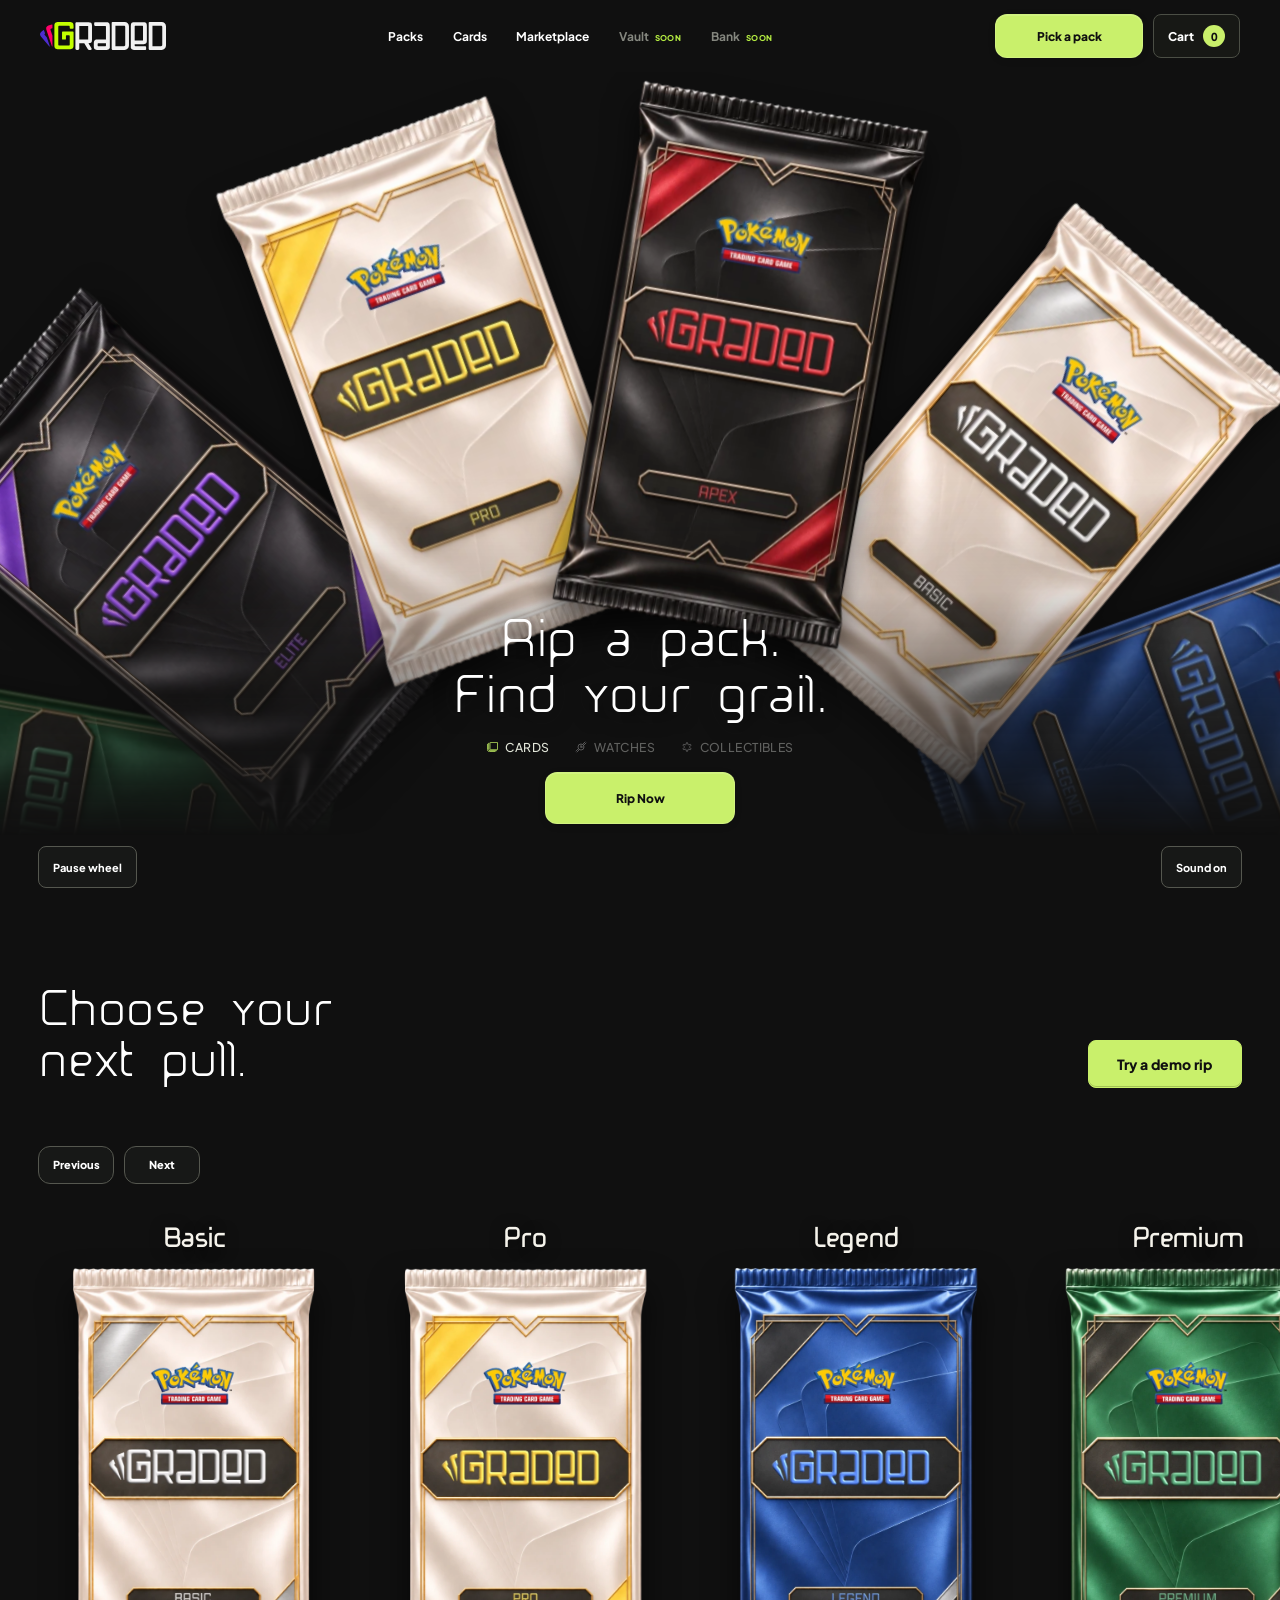
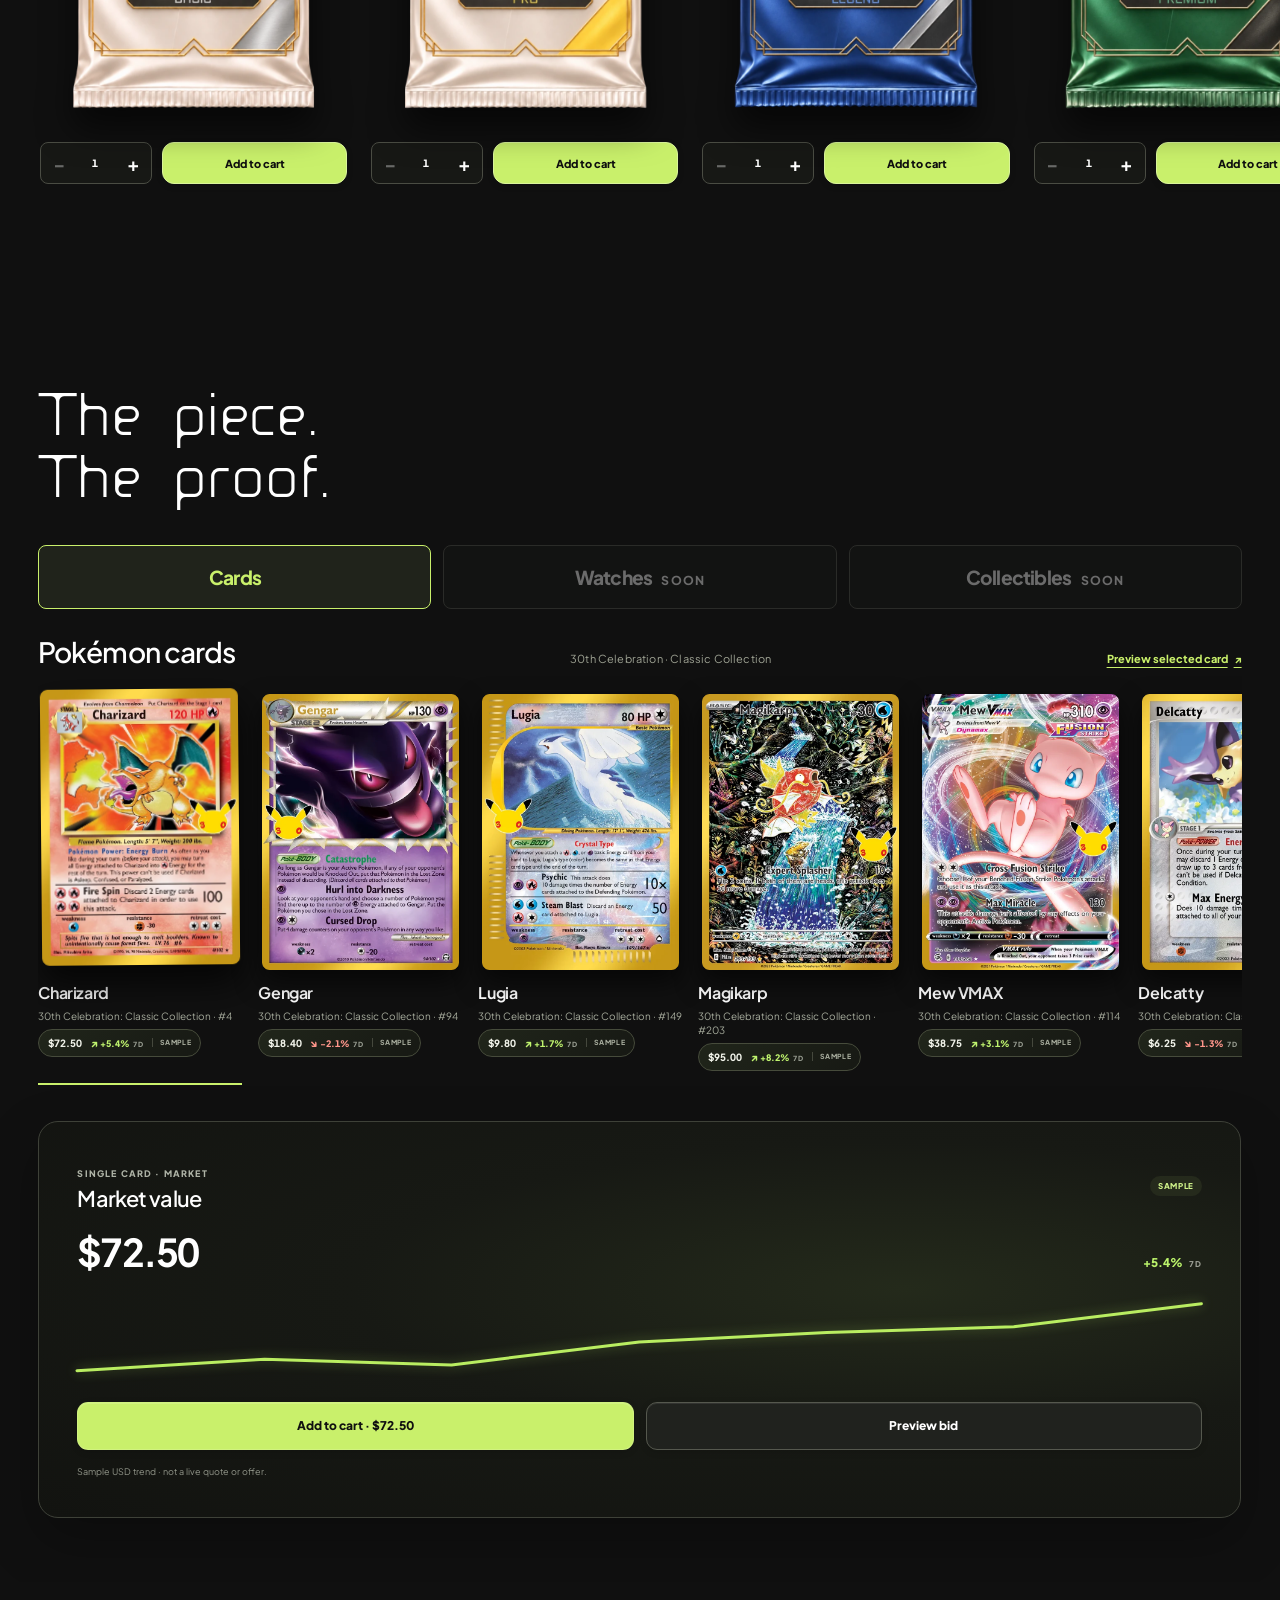
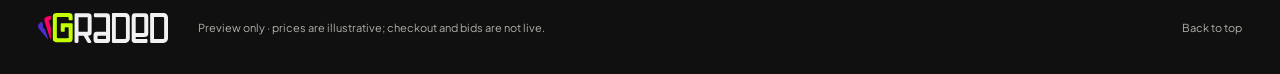
==== commit 1a4670fc: "Move card details into preview dialog" ====
--- a/index.html
+++ b/index.html
@@ -1,10 +1,10 @@
-<!doctype html><html lang="en"><head><meta charset="utf-8"><meta name="viewport" content="width=device-width, initial-scale=1"><meta name="theme-color" content="#101010"><meta name="description" content="Pick a pack. Rip the demo. Inspect the Pokémon card. A Graded concept preview."><link rel="canonical" href="https://gorix-zip.github.io/graded-com-preview/"><meta property="og:type" content="website"><meta property="og:site_name" content="Graded"><meta property="og:url" content="https://gorix-zip.github.io/graded-com-preview/"><meta property="og:title" content="Graded — The pull. The proof."><meta property="og:description" content="Six pack designs. A hands-on reveal. Card details, up close. Preview only."><meta property="og:image" content="https://gorix-zip.github.io/graded-com-preview/assets/brand/graded-og-1200x630-v2.png"><meta property="og:image:width" content="1200"><meta property="og:image:height" content="630"><meta property="og:image:type" content="image/png"><meta property="og:image:alt" content="Graded wordmark above The piece. The proof., beside a green pack and a Gengar card."><meta name="twitter:card" content="summary_large_image"><meta name="twitter:title" content="Graded — The pull. The proof."><meta name="twitter:description" content="Six pack designs. A hands-on reveal. Card details, up close. Preview only."><meta name="twitter:image" content="https://gorix-zip.github.io/graded-com-preview/assets/brand/graded-og-1200x630-v2.png"><meta name="twitter:image:alt" content="Graded wordmark above The piece. The proof., beside a green pack and a Gengar card."><title>Graded — Rip a pack. Meet the card.</title><link rel="icon" type="image/svg+xml" href="./assets/brand/graded-wordmark-color.svg"><link rel="preload" href="./assets/fonts/ideoma-MIAGUIII.otf" as="font" type="font/otf" crossorigin><link rel="preload" href="./assets/fonts/PlusJakartaSans-Variable.woff2" as="font" type="font/woff2" crossorigin><link rel="preload" href="./assets/packs/apex-fan.webp" as="image" fetchpriority="high"><link rel="stylesheet" href="./styles.css"><script src="./components.js" defer></script><script src="./main.js" defer></script></head><body>
+<!doctype html><html lang="en"><head><meta charset="utf-8"><meta name="viewport" content="width=device-width, initial-scale=1"><meta name="theme-color" content="#101010"><meta name="description" content="Pick a pack. Rip the demo. Inspect the Pokémon card. A Graded concept preview."><link rel="canonical" href="https://gorix-zip.github.io/graded-com-preview/"><meta property="og:type" content="website"><meta property="og:site_name" content="Graded"><meta property="og:url" content="https://gorix-zip.github.io/graded-com-preview/"><meta property="og:title" content="Graded — The pull. The proof."><meta property="og:description" content="Six pack designs. A hands-on reveal. Card details, up close. Preview only."><meta property="og:image" content="https://gorix-zip.github.io/graded-com-preview/assets/brand/graded-og-1200x630-v2.png"><meta property="og:image:width" content="1200"><meta property="og:image:height" content="630"><meta property="og:image:type" content="image/png"><meta property="og:image:alt" content="Graded wordmark above The piece. The proof., beside a green pack and a Gengar card."><meta name="twitter:card" content="summary_large_image"><meta name="twitter:title" content="Graded — The pull. The proof."><meta name="twitter:description" content="Six pack designs. A hands-on reveal. Card details, up close. Preview only."><meta name="twitter:image" content="https://gorix-zip.github.io/graded-com-preview/assets/brand/graded-og-1200x630-v2.png"><meta name="twitter:image:alt" content="Graded wordmark above The piece. The proof., beside a green pack and a Gengar card."><title>Graded — Rip a pack. Meet the card.</title><link rel="icon" type="image/svg+xml" href="./assets/brand/graded-wordmark-color.svg"><link rel="preload" href="./assets/fonts/ideoma-MIAGUIII.otf" as="font" type="font/otf" crossorigin><link rel="preload" href="./assets/fonts/PlusJakartaSans-Variable.woff2" as="font" type="font/woff2" crossorigin><link rel="preload" href="./assets/packs/apex-fan.webp" as="image" fetchpriority="high"><link rel="stylesheet" href="./styles.css?v=card-select"><script src="./components.js?v=card-select" defer></script><script src="./main.js?v=card-select" defer></script></head><body>
 <a class="skip-link" href="#main">Skip to content</a>
 <header class="site-header" id="top"><a class="brand" href="#top" aria-label="Graded, back to top"><img src="./assets/brand/graded-wordmark-color.svg" width="172" height="38" alt="Graded"></a><nav id="siteNavigation" aria-label="Main navigation"><a href="#packs">Packs</a><a href="#proof">Cards</a><a href="#marketplace">Marketplace</a><a href="#vault" aria-disabled="true" data-coming-soon>Vault <span class="nav-soon">Soon</span></a><a href="#bank" aria-disabled="true" data-coming-soon>Bank <span class="nav-soon">Soon</span></a></nav><div class="header-actions"><a class="header-cta" href="#packs">Pick a pack</a><button class="cart-toggle" id="cartToggle" type="button" aria-expanded="false" aria-controls="cartDrawer">Cart <span id="cartCount">0</span></button><button class="menu-toggle" id="menuToggle" type="button" aria-expanded="false" aria-controls="siteNavigation" aria-label="Open menu"><span></span><span></span></button></div></header>
 <main id="main">
 <section class="fold hero" aria-labelledby="hero-title"><div class="hero-stage" id="packStage"><div class="fan" aria-label="Rotating Graded pack selection"><button class="fan-pack" type="button" data-pack="apex" aria-label="Select Apex pack" aria-pressed="false"><img src="./assets/packs/apex-fan.webp" alt="" width="320" height="570"></button><button class="fan-pack" type="button" data-pack="basic" aria-label="Select Basic pack" aria-pressed="false"><img src="./assets/packs/basic-fan.webp" alt="" width="320" height="570"></button><button class="fan-pack" type="button" data-pack="legend" aria-label="Select Legend pack" aria-pressed="false"><img src="./assets/packs/legend-fan.webp" alt="" width="320" height="570"></button><button class="fan-pack" type="button" data-pack="premium" aria-label="Select Premium pack" aria-pressed="false"><img src="./assets/packs/premium-fan.webp" alt="" width="320" height="570"></button><button class="fan-pack" type="button" data-pack="elite" aria-label="Select Elite pack" aria-pressed="false"><img src="./assets/packs/elite-fan.webp" alt="" width="320" height="570"></button><button class="fan-pack" type="button" data-pack="pro" aria-label="Select Pro pack" aria-pressed="false"><img src="./assets/packs/pro-fan.webp" alt="" width="320" height="570"></button><button class="fan-pack" type="button" data-pack="apex" aria-label="Select Apex pack" aria-pressed="false"><img src="./assets/packs/apex-fan.webp" alt="" width="320" height="570"></button><button class="fan-pack" type="button" data-pack="basic" aria-label="Select Basic pack" aria-pressed="false"><img src="./assets/packs/basic-fan.webp" alt="" width="320" height="570"></button><button class="fan-pack" type="button" data-pack="legend" aria-label="Select Legend pack" aria-pressed="false"><img src="./assets/packs/legend-fan.webp" alt="" width="320" height="570"></button><button class="fan-pack" type="button" data-pack="premium" aria-label="Select Premium pack" aria-pressed="false"><img src="./assets/packs/premium-fan.webp" alt="" width="320" height="570"></button><button class="fan-pack" type="button" data-pack="elite" aria-label="Select Elite pack" aria-pressed="false"><img src="./assets/packs/elite-fan.webp" alt="" width="320" height="570"></button><button class="fan-pack" type="button" data-pack="pro" aria-label="Select Pro pack" aria-pressed="false"><img src="./assets/packs/pro-fan.webp" alt="" width="320" height="570"></button></div></div><div class="hero-content"><h1 id="hero-title">Rip a pack.<br><em>Find your grail.</em></h1><div id="heroCategoriesSlot"></div><div class="hero-actions"><span id="heroActionSlot"></span></div></div><div class="hero-controls"><button id="motionToggle" type="button" aria-label="Pause wheel" aria-pressed="false">Pause wheel</button><button id="soundToggle" type="button" aria-label="Turn sound off" aria-pressed="true">Sound on</button></div></section>
 <section class="fold packs-fold" id="packs" aria-labelledby="packs-title"><div class="section-heading wrap"><div><h2 id="packs-title">Choose your<br><em>next pull.</em></h2></div><span id="demoOpenSlot"></span></div><div class="rail-controls wrap"><div><button id="railPrev" type="button" aria-label="Scroll packs left">Previous</button><button id="railNext" type="button" aria-label="Scroll packs right">Next</button></div></div><div class="pack-rail" id="packSelector" role="group" aria-label="Pack editions"></div></section>
-<section class="fold proof-fold" id="proof" aria-labelledby="proof-title"><div class="proof-strip wrap"><h3 id="proof-title">The piece.<br><em>The proof.</em></h3><div class="proof-terms" role="group" aria-label="Collectible categories"><button type="button" class="is-active" data-proof="cards" aria-pressed="true">Cards</button><button type="button" data-proof="watches" aria-pressed="false" disabled>Watches <span class="availability-tag">Soon</span></button><button type="button" data-proof="collectibles" aria-pressed="false" disabled>Collectibles <span class="availability-tag">Soon</span></button></div><div class="grail-shelf-head"><h4>Pokémon cards</h4><span>30th Celebration · Classic Collection</span><button class="card-preview-trigger" id="openCardPreview" type="button">Preview selected card <span aria-hidden="true">↗</span></button></div><div class="grail-card-shelf" id="grailCardShelf" role="group" aria-label="Pokémon cards"></div><div class="card-overview"><div id="cardStatsSlot" class="card-stats-slot" aria-live="polite"></div><div id="cardMarketSlot" class="card-market-slot" aria-live="polite"></div></div></div></section>
+<section class="fold proof-fold" id="proof" aria-labelledby="proof-title"><div class="proof-strip wrap"><h3 id="proof-title">The piece.<br><em>The proof.</em></h3><div class="proof-terms" role="group" aria-label="Collectible categories"><button type="button" class="is-active" data-proof="cards" aria-pressed="true">Cards</button><button type="button" data-proof="watches" aria-pressed="false" disabled>Watches <span class="availability-tag">Soon</span></button><button type="button" data-proof="collectibles" aria-pressed="false" disabled>Collectibles <span class="availability-tag">Soon</span></button></div><div class="grail-shelf-head"><h4>Pokémon cards</h4><span>30th Celebration · Classic Collection</span><button class="card-preview-trigger" id="openCardPreview" type="button">Preview selected card <span aria-hidden="true">↗</span></button></div><div class="grail-card-shelf" id="grailCardShelf" role="group" aria-label="Pokémon cards"></div><div class="card-overview"><div id="cardMarketSlot" class="card-market-slot" aria-live="polite"></div></div></div></section>
 </main>
 <footer class="site-footer wrap"><img src="./assets/brand/graded-wordmark-color.svg" width="132" height="30" alt="Graded"><p>Preview only · prices are illustrative; checkout and bids are not live.</p><a href="#top">Back to top</a></footer>
 <button class="cart-backdrop" id="cartBackdrop" type="button" aria-label="Close cart" aria-hidden="true" inert></button>
--- a/styles.css
+++ b/styles.css
@@ -821,3 +821,12 @@
 .card-preview-trigger{display:inline-flex;align-items:center;gap:6px;padding:7px 0;border:0;background:transparent;color:var(--acid);font-size:11px;font-weight:750;text-decoration:underline;text-underline-offset:4px;white-space:nowrap}
 .card-preview-trigger:hover{color:#e0ff9a}
 @media(max-width:600px){.card-preview-trigger{margin-top:5px;font-size:10px}}
+.card-overview{grid-template-columns:minmax(0,1fr)}
+.preview-card-facts{margin-top:18px}
+.preview-card-facts .card-fact-panel{gap:13px;padding:14px;border:1px solid #3e4138;border-radius:14px;background:#171914;box-shadow:none}
+.preview-card-facts .card-fact-grid{grid-template-columns:repeat(2,minmax(0,1fr));gap:12px 10px;padding:0;border:0}
+.preview-card-facts .card-fact-label{gap:6px;font-size:8px}
+.preview-card-facts .card-fact strong{padding-left:19px;font-size:11px;line-height:1.3;overflow-wrap:anywhere}
+.preview-card-facts .card-feature{grid-column:1/-1;display:grid;grid-template-columns:1fr;gap:5px;margin:0;padding:0}
+.preview-card-facts .card-feature>strong{padding-left:19px;font-size:11px}
+@media(max-width:600px){.preview-card-facts{margin-top:14px}.preview-card-facts .card-fact-grid{gap:11px 8px}}
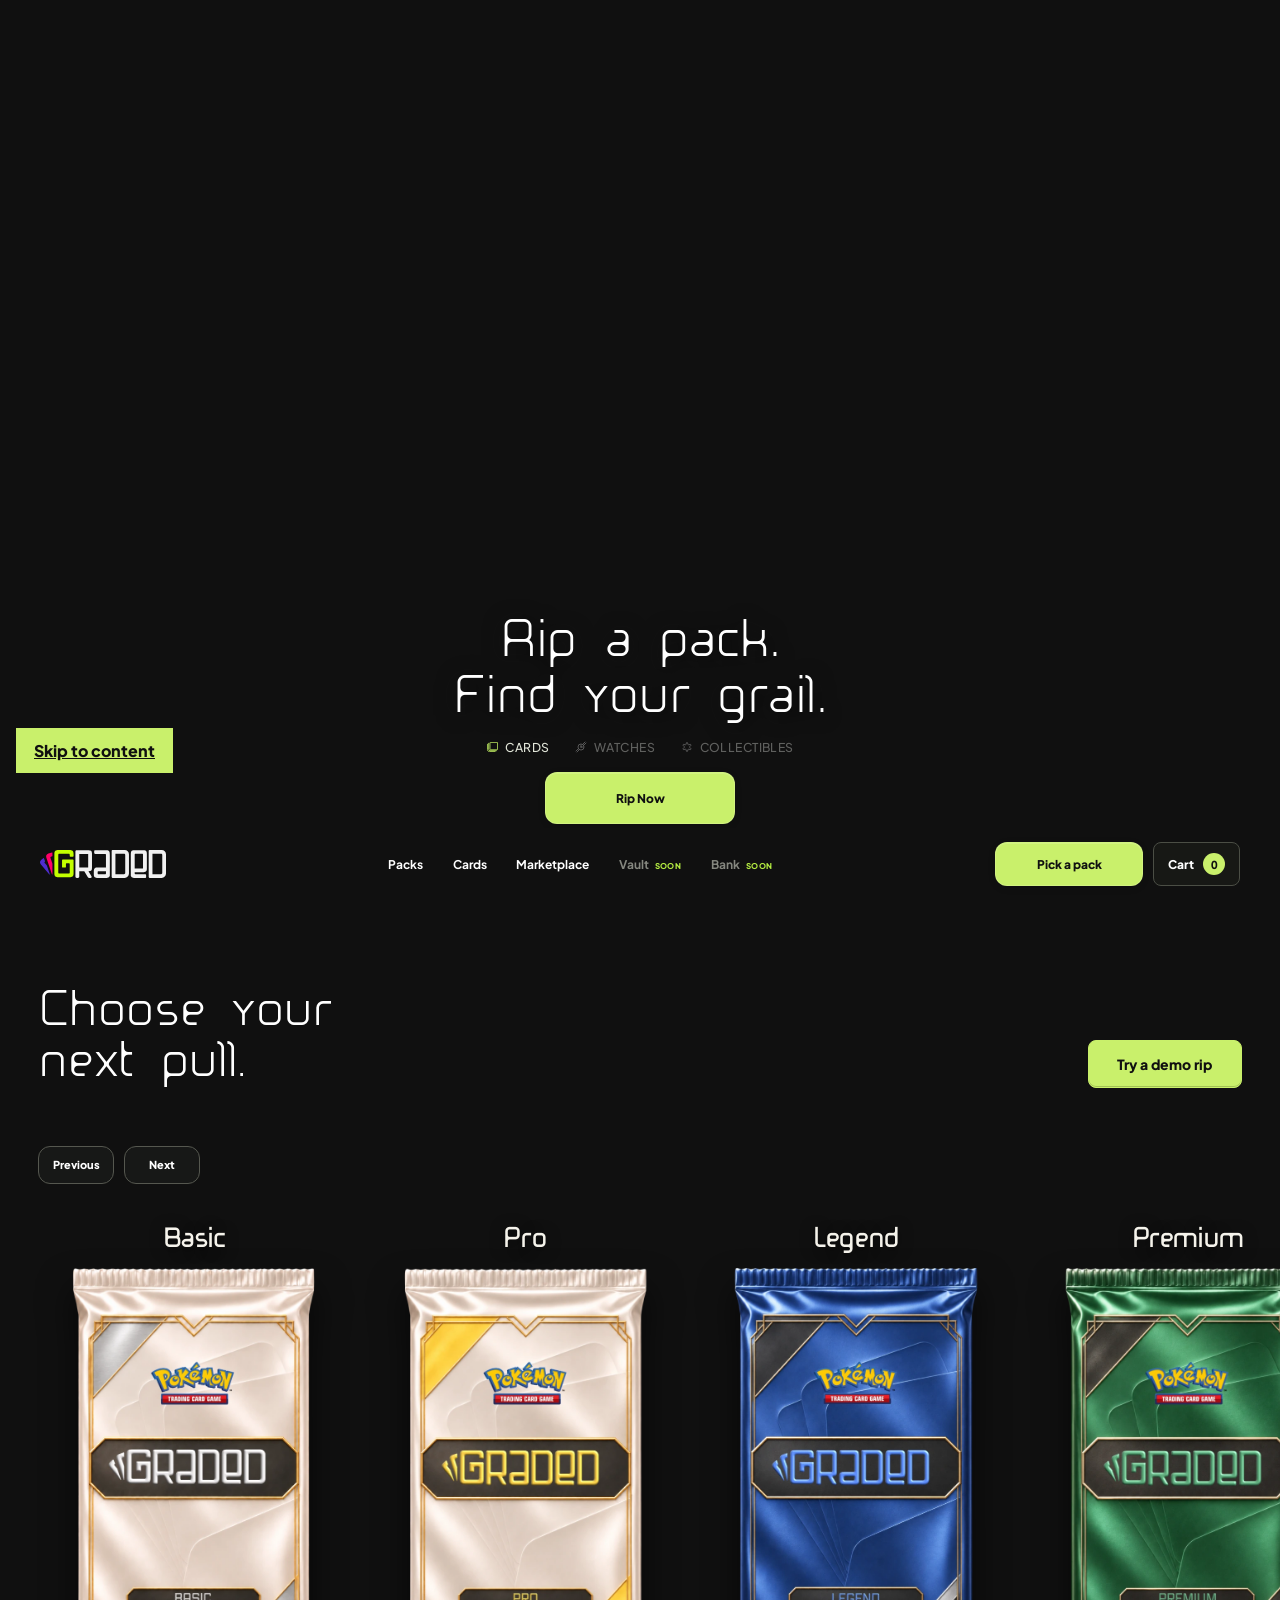
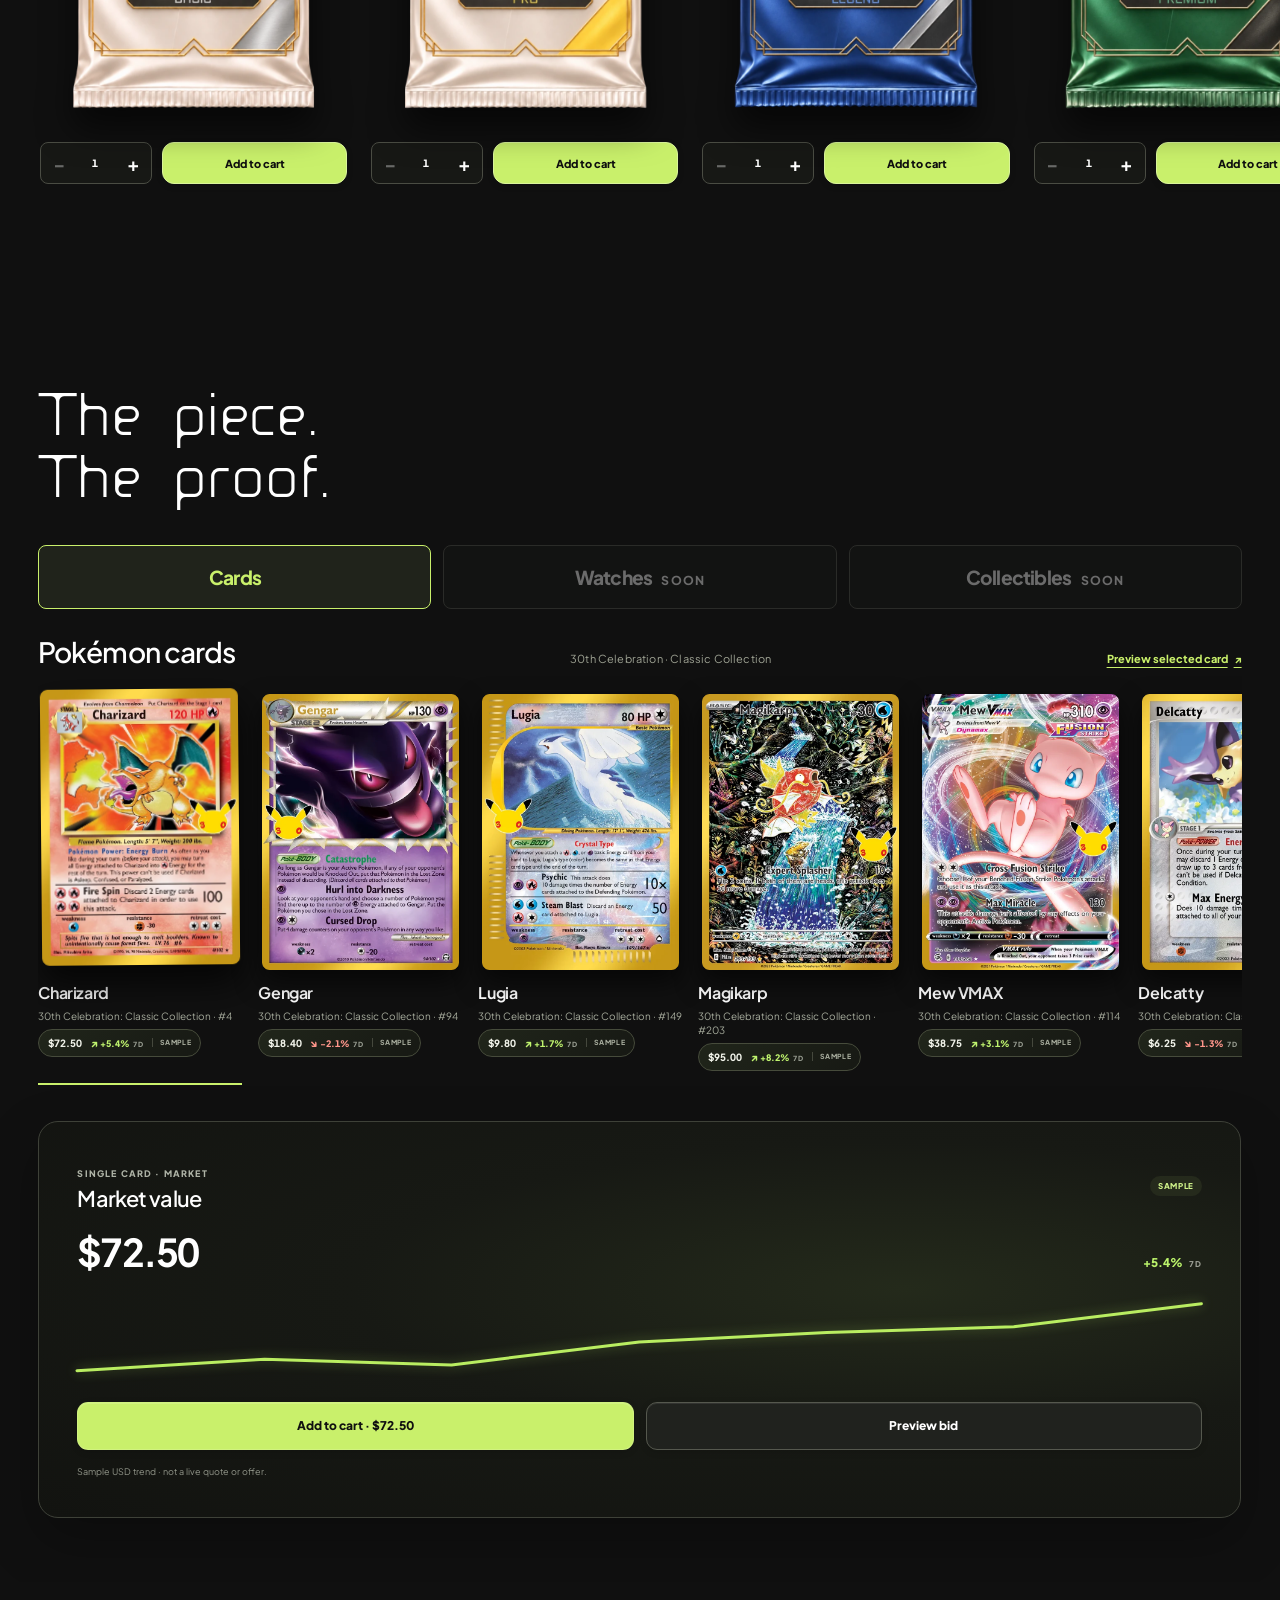
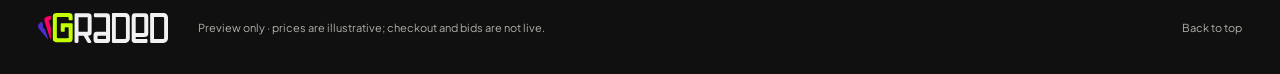
==== commit b25c2640: "Refresh website metadata without em dashes" ====
--- a/index.html
+++ b/index.html
@@ -1,4 +1,4 @@
-<!doctype html><html lang="en"><head><meta charset="utf-8"><meta name="viewport" content="width=device-width, initial-scale=1"><meta name="theme-color" content="#101010"><meta name="description" content="Pick a pack. Rip the demo. Inspect the Pokémon card. A Graded concept preview."><link rel="canonical" href="https://gorix-zip.github.io/graded-com-preview/"><meta property="og:type" content="website"><meta property="og:site_name" content="Graded"><meta property="og:url" content="https://gorix-zip.github.io/graded-com-preview/"><meta property="og:title" content="Graded — The pull. The proof."><meta property="og:description" content="Six pack designs. A hands-on reveal. Card details, up close. Preview only."><meta property="og:image" content="https://gorix-zip.github.io/graded-com-preview/assets/brand/graded-og-1200x630-v2.png"><meta property="og:image:width" content="1200"><meta property="og:image:height" content="630"><meta property="og:image:type" content="image/png"><meta property="og:image:alt" content="Graded wordmark above The piece. The proof., beside a green pack and a Gengar card."><meta name="twitter:card" content="summary_large_image"><meta name="twitter:title" content="Graded — The pull. The proof."><meta name="twitter:description" content="Six pack designs. A hands-on reveal. Card details, up close. Preview only."><meta name="twitter:image" content="https://gorix-zip.github.io/graded-com-preview/assets/brand/graded-og-1200x630-v2.png"><meta name="twitter:image:alt" content="Graded wordmark above The piece. The proof., beside a green pack and a Gengar card."><title>Graded — Rip a pack. Meet the card.</title><link rel="icon" type="image/svg+xml" href="./assets/brand/graded-wordmark-color.svg"><link rel="preload" href="./assets/fonts/ideoma-MIAGUIII.otf" as="font" type="font/otf" crossorigin><link rel="preload" href="./assets/fonts/PlusJakartaSans-Variable.woff2" as="font" type="font/woff2" crossorigin><link rel="preload" href="./assets/packs/apex-fan.webp" as="image" fetchpriority="high"><link rel="stylesheet" href="./styles.css?v=card-select"><script src="./components.js?v=card-select" defer></script><script src="./main.js?v=card-select" defer></script></head><body>
+<!doctype html><html lang="en"><head><meta charset="utf-8"><meta name="viewport" content="width=device-width, initial-scale=1"><meta name="theme-color" content="#101010"><meta name="description" content="Explore the Graded concept. Choose a pack, reveal a Pokémon card, and inspect its details in an interactive preview."><link rel="canonical" href="https://gorix-zip.github.io/graded-com-preview/"><meta property="og:type" content="website"><meta property="og:site_name" content="Graded"><meta property="og:url" content="https://gorix-zip.github.io/graded-com-preview/"><meta property="og:title" content="Graded | Rip a pack. Meet the card."><meta property="og:description" content="Choose a pack, reveal a Pokémon card, and inspect its details in an interactive preview."><meta property="og:image" content="https://gorix-zip.github.io/graded-com-preview/assets/brand/graded-og-1200x630-v2.png"><meta property="og:image:width" content="1200"><meta property="og:image:height" content="630"><meta property="og:image:type" content="image/png"><meta property="og:image:alt" content="Graded wordmark above The piece. The proof., beside a green pack and a Gengar card."><meta name="twitter:card" content="summary_large_image"><meta name="twitter:title" content="Graded | Rip a pack. Meet the card."><meta name="twitter:description" content="Choose a pack, reveal a Pokémon card, and inspect its details in an interactive preview."><meta name="twitter:image" content="https://gorix-zip.github.io/graded-com-preview/assets/brand/graded-og-1200x630-v2.png"><meta name="twitter:image:alt" content="Graded wordmark above The piece. The proof., beside a green pack and a Gengar card."><title>Graded | Rip a pack. Meet the card.</title><link rel="icon" type="image/svg+xml" href="./assets/brand/graded-wordmark-color.svg"><link rel="preload" href="./assets/fonts/ideoma-MIAGUIII.otf" as="font" type="font/otf" crossorigin><link rel="preload" href="./assets/fonts/PlusJakartaSans-Variable.woff2" as="font" type="font/woff2" crossorigin><link rel="preload" href="./assets/packs/apex-fan.webp" as="image" fetchpriority="high"><link rel="stylesheet" href="./styles.css?v=card-select"><script src="./components.js?v=card-select" defer></script><script src="./main.js?v=card-select" defer></script></head><body>
 <a class="skip-link" href="#main">Skip to content</a>
 <header class="site-header" id="top"><a class="brand" href="#top" aria-label="Graded, back to top"><img src="./assets/brand/graded-wordmark-color.svg" width="172" height="38" alt="Graded"></a><nav id="siteNavigation" aria-label="Main navigation"><a href="#packs">Packs</a><a href="#proof">Cards</a><a href="#marketplace">Marketplace</a><a href="#vault" aria-disabled="true" data-coming-soon>Vault <span class="nav-soon">Soon</span></a><a href="#bank" aria-disabled="true" data-coming-soon>Bank <span class="nav-soon">Soon</span></a></nav><div class="header-actions"><a class="header-cta" href="#packs">Pick a pack</a><button class="cart-toggle" id="cartToggle" type="button" aria-expanded="false" aria-controls="cartDrawer">Cart <span id="cartCount">0</span></button><button class="menu-toggle" id="menuToggle" type="button" aria-expanded="false" aria-controls="siteNavigation" aria-label="Open menu"><span></span><span></span></button></div></header>
 <main id="main">
